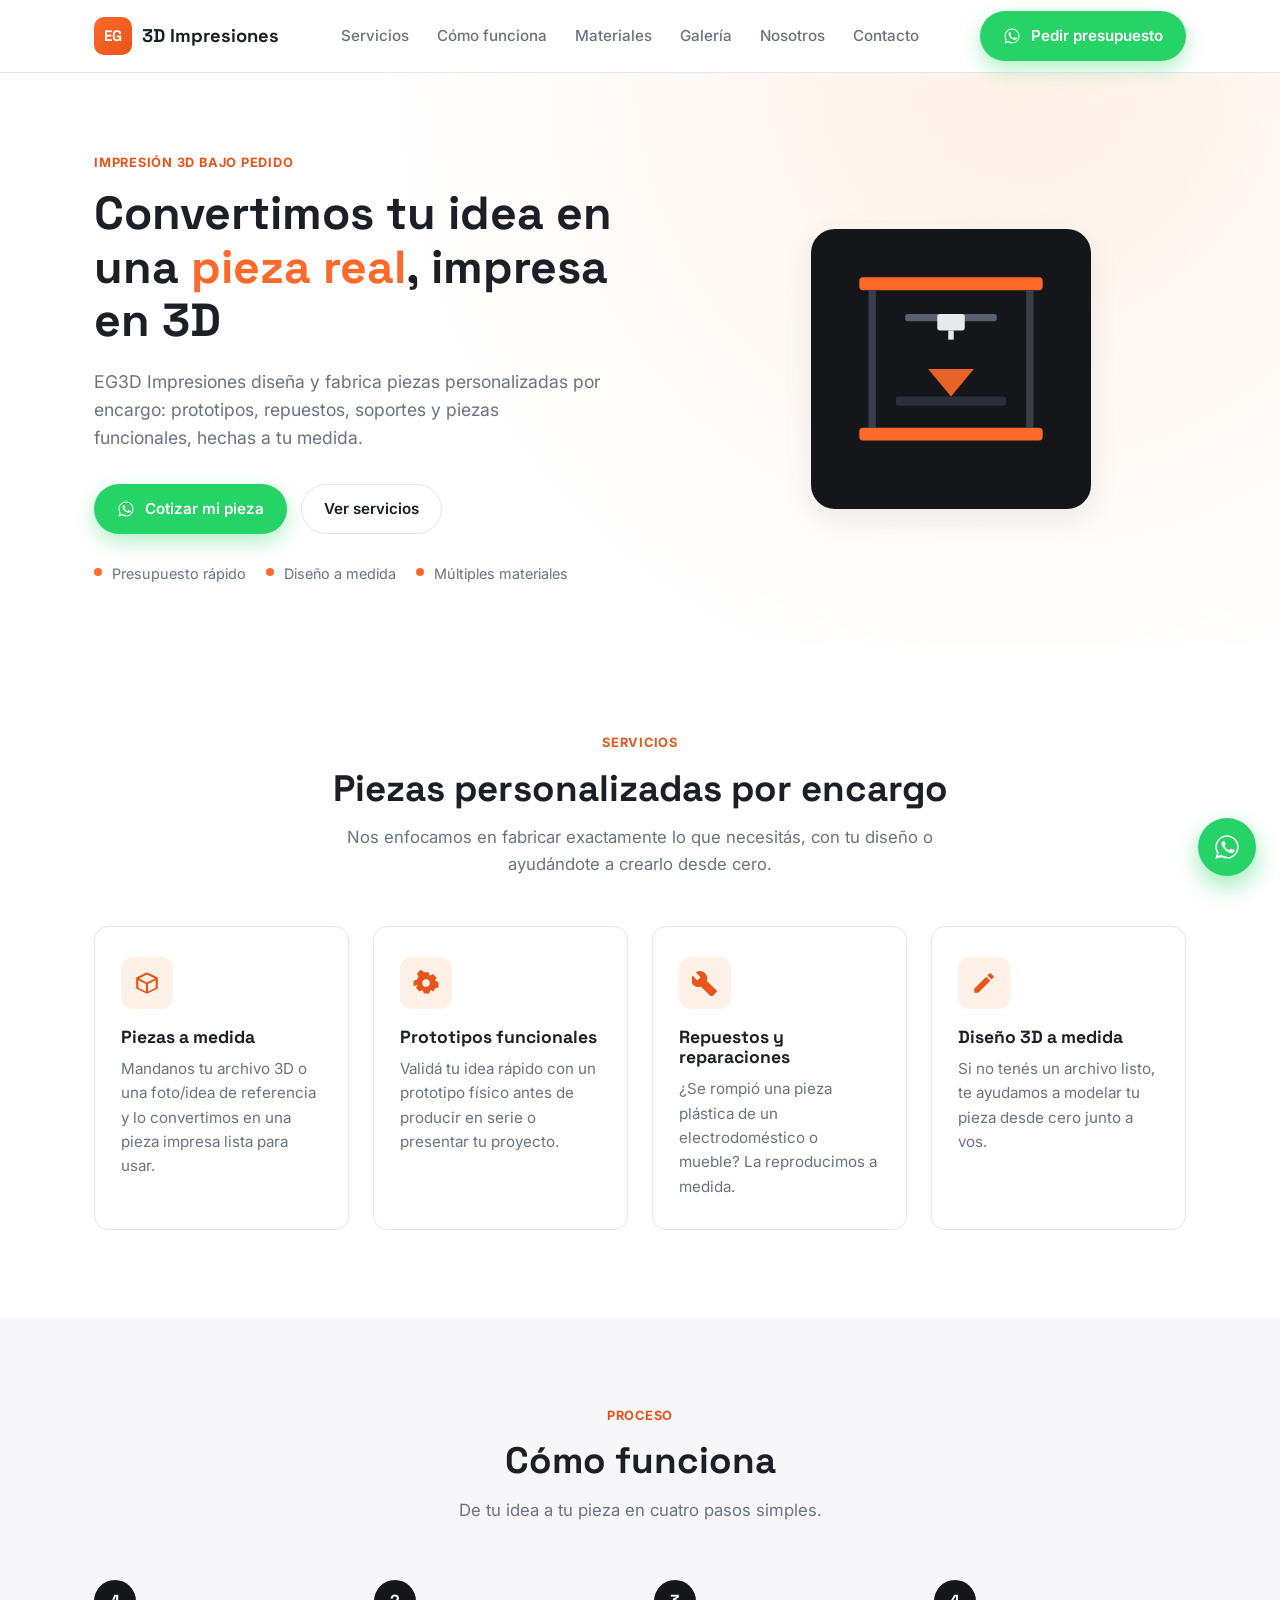
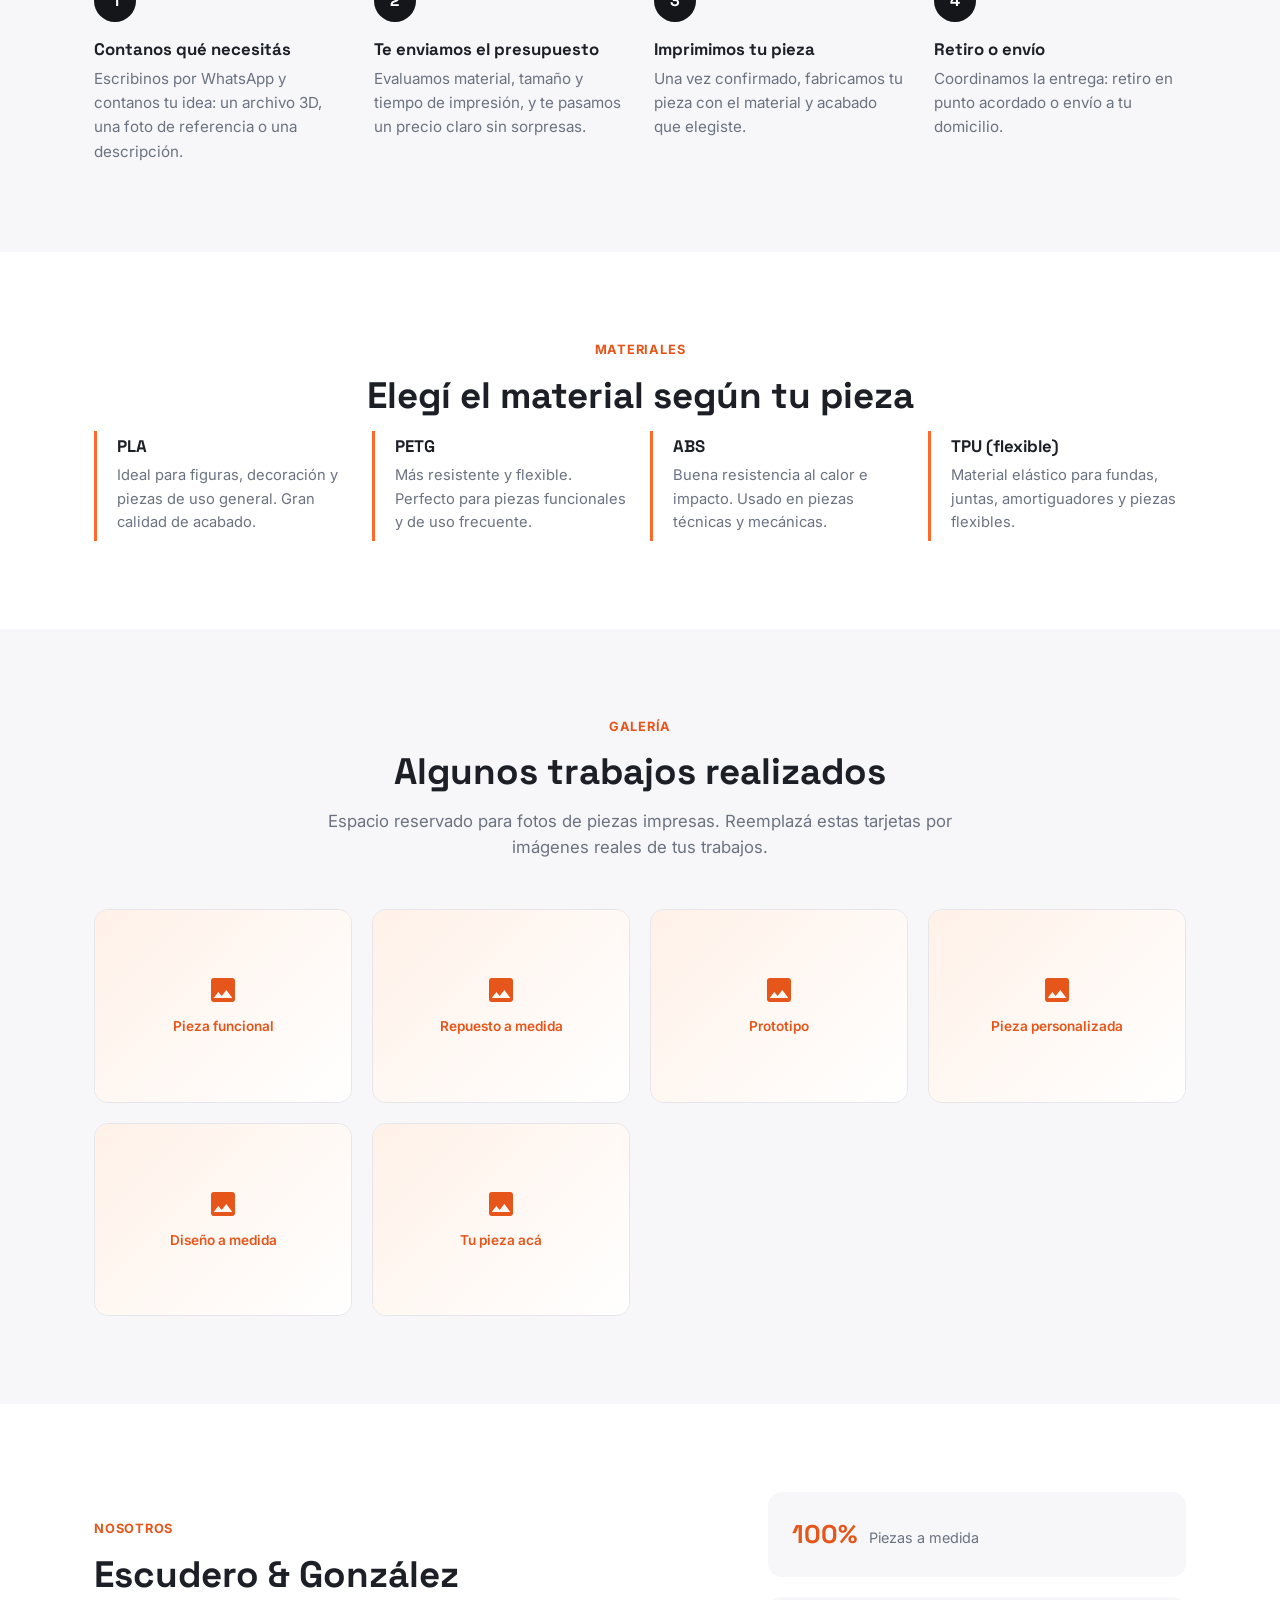
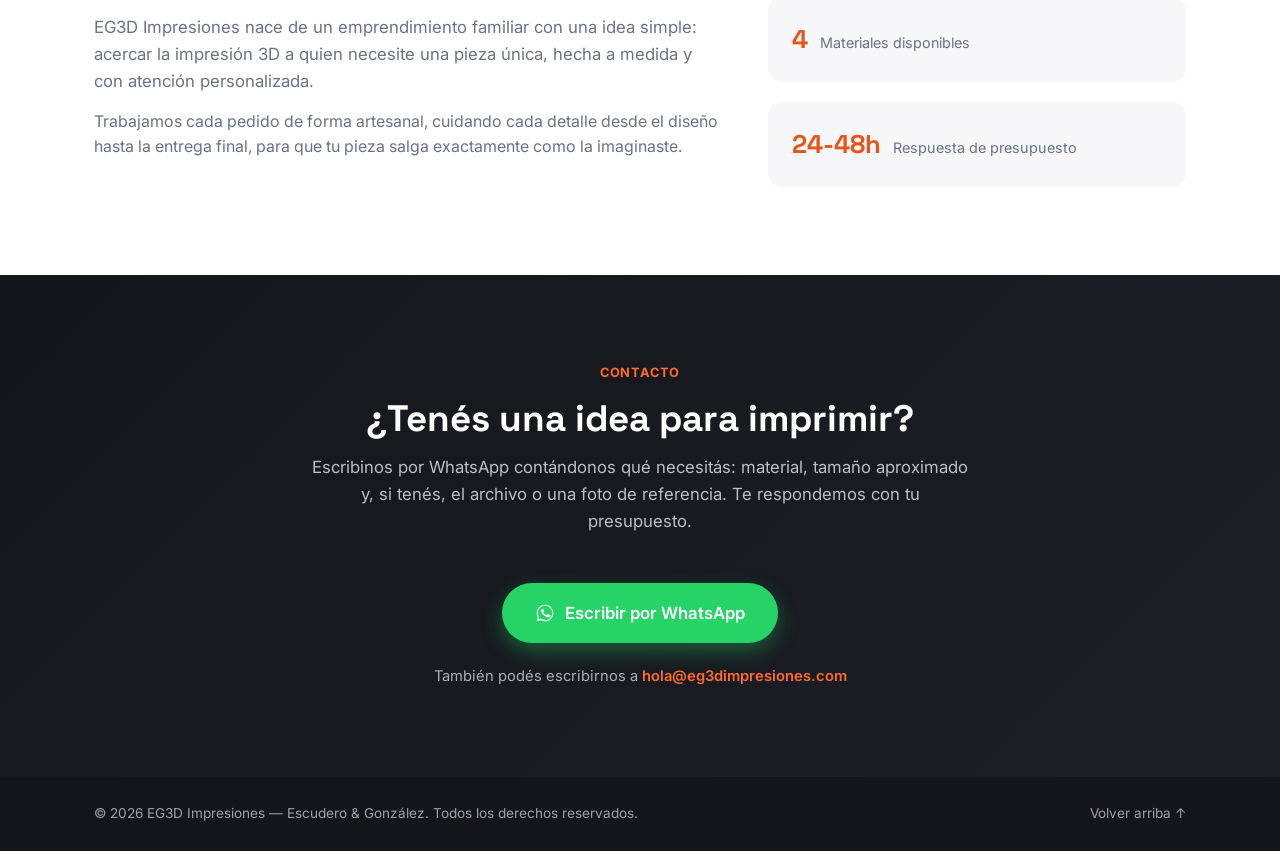
==== index.html @ df6962b7 "Crear sitio web inicial para EG3D Impresiones Sitio estático (HTML/CSS/JS) para el emprendimiento de" ====
<!DOCTYPE html>
<html lang="es">
<head>
<meta charset="UTF-8">
<meta name="viewport" content="width=device-width, initial-scale=1.0">
<title>EG3D Impresiones | Impresión 3D a medida</title>
<meta name="description" content="EG3D Impresiones - Piezas personalizadas por encargo con impresión 3D. Prototipos, repuestos, figuras y diseños a medida. Pedí tu presupuesto por WhatsApp.">
<link rel="icon" href="img/favicon.svg" type="image/svg+xml">
<link rel="preconnect" href="https://fonts.googleapis.com">
<link rel="preconnect" href="https://fonts.gstatic.com" crossorigin>
<link href="https://fonts.googleapis.com/css2?family=Space+Grotesk:wght@500;600;700&family=Inter:wght@400;500;600;700&display=swap" rel="stylesheet">
<link rel="stylesheet" href="css/style.css">
</head>
<body>

<header class="site-header" id="top">
  <div class="container header-inner">
    <a href="#top" class="logo">
      <span class="logo-mark">EG</span><span class="logo-text">3D Impresiones</span>
    </a>

    <nav class="nav" id="nav">
      <a href="#servicios">Servicios</a>
      <a href="#proceso">Cómo funciona</a>
      <a href="#materiales">Materiales</a>
      <a href="#galeria">Galería</a>
      <a href="#nosotros">Nosotros</a>
      <a href="#contacto">Contacto</a>
    </nav>

    <a href="#" class="btn btn-primary btn-wsp nav-cta" data-wsp-link target="_blank" rel="noopener">
      <svg viewBox="0 0 24 24" width="18" height="18" fill="currentColor" aria-hidden="true"><path d="M17.5 14.4c-.3-.1-1.6-.8-1.9-.9-.3-.1-.4-.1-.6.1-.2.3-.7.9-.8 1-.2.2-.3.2-.5.1-.3-.1-1.2-.4-2.2-1.4-.8-.7-1.4-1.6-1.5-1.9-.2-.3 0-.5.1-.6.1-.1.3-.3.4-.5.1-.1.2-.3.3-.4.1-.2 0-.3 0-.5s-.6-1.5-.8-2c-.2-.5-.4-.5-.6-.5h-.5c-.2 0-.5.1-.7.3-.2.3-.9.9-.9 2.2s1 2.6 1.1 2.8c.1.2 2 3 4.7 4.2.7.3 1.2.5 1.6.6.7.2 1.3.2 1.8.1.5-.1 1.6-.7 1.9-1.3.2-.6.2-1.1.2-1.3-.1-.1-.3-.2-.6-.3z"/><path d="M12 2C6.5 2 2 6.5 2 12c0 1.9.5 3.6 1.4 5.1L2 22l5.1-1.3c1.4.8 3.1 1.2 4.9 1.2 5.5 0 10-4.5 10-10S17.5 2 12 2zm0 18.1c-1.7 0-3.3-.5-4.6-1.3l-.3-.2-3 .8.8-2.9-.2-.3C3.8 14.9 3.3 13.5 3.3 12c0-4.8 3.9-8.7 8.7-8.7s8.7 3.9 8.7 8.7-3.9 8.8-8.7 8.8z"/></svg>
      Pedir presupuesto
    </a>

    <button class="nav-toggle" id="navToggle" aria-label="Abrir menú" aria-expanded="false">
      <span></span><span></span><span></span>
    </button>
  </div>
</header>

<main>

  <!-- HERO -->
  <section class="hero">
    <div class="container hero-inner">
      <div class="hero-copy">
        <p class="eyebrow">Impresión 3D bajo pedido</p>
        <h1>Convertimos tu idea en una <span class="accent">pieza real</span>, impresa en 3D</h1>
        <p class="lead">EG3D Impresiones diseña y fabrica piezas personalizadas por encargo: prototipos, repuestos, soportes y piezas funcionales, hechas a tu medida.</p>
        <div class="hero-actions">
          <a href="#" class="btn btn-primary btn-wsp" data-wsp-link target="_blank" rel="noopener">
            <svg viewBox="0 0 24 24" width="18" height="18" fill="currentColor" aria-hidden="true"><path d="M17.5 14.4c-.3-.1-1.6-.8-1.9-.9-.3-.1-.4-.1-.6.1-.2.3-.7.9-.8 1-.2.2-.3.2-.5.1-.3-.1-1.2-.4-2.2-1.4-.8-.7-1.4-1.6-1.5-1.9-.2-.3 0-.5.1-.6.1-.1.3-.3.4-.5.1-.1.2-.3.3-.4.1-.2 0-.3 0-.5s-.6-1.5-.8-2c-.2-.5-.4-.5-.6-.5h-.5c-.2 0-.5.1-.7.3-.2.3-.9.9-.9 2.2s1 2.6 1.1 2.8c.1.2 2 3 4.7 4.2.7.3 1.2.5 1.6.6.7.2 1.3.2 1.8.1.5-.1 1.6-.7 1.9-1.3.2-.6.2-1.1.2-1.3-.1-.1-.3-.2-.6-.3z"/><path d="M12 2C6.5 2 2 6.5 2 12c0 1.9.5 3.6 1.4 5.1L2 22l5.1-1.3c1.4.8 3.1 1.2 4.9 1.2 5.5 0 10-4.5 10-10S17.5 2 12 2zm0 18.1c-1.7 0-3.3-.5-4.6-1.3l-.3-.2-3 .8.8-2.9-.2-.3C3.8 14.9 3.3 13.5 3.3 12c0-4.8 3.9-8.7 8.7-8.7s8.7 3.9 8.7 8.7-3.9 8.8-8.7 8.8z"/></svg>
            Cotizar mi pieza
          </a>
          <a href="#servicios" class="btn btn-ghost">Ver servicios</a>
        </div>
        <ul class="hero-trust">
          <li>Presupuesto rápido</li>
          <li>Diseño a medida</li>
          <li>Múltiples materiales</li>
        </ul>
      </div>

      <div class="hero-visual" aria-hidden="true">
        <div class="printer-card">
          <svg viewBox="0 0 240 240" width="100%" height="100%">
            <rect x="20" y="20" width="200" height="14" rx="4" fill="var(--accent)"/>
            <rect x="30" y="34" width="8" height="150" fill="#3a3f4b"/>
            <rect x="202" y="34" width="8" height="150" fill="#3a3f4b"/>
            <rect x="20" y="184" width="200" height="14" rx="4" fill="var(--accent)"/>
            <rect x="70" y="60" width="100" height="8" rx="3" fill="#5a6072"/>
            <g class="print-head">
              <rect x="105" y="60" width="30" height="18" rx="3" fill="#e8e9ec"/>
              <rect x="117" y="78" width="6" height="10" fill="#e8e9ec"/>
            </g>
            <rect x="60" y="150" width="120" height="10" rx="3" fill="#2b2f38"/>
            <polygon class="printed-part" points="120,150 95,120 145,120" fill="var(--accent)" opacity="0.9"/>
          </svg>
        </div>
      </div>
    </div>
  </section>

  <!-- SERVICIOS -->
  <section id="servicios" class="section">
    <div class="container">
      <p class="eyebrow center">Servicios</p>
      <h2 class="section-title center">Piezas personalizadas por encargo</h2>
      <p class="section-sub center">Nos enfocamos en fabricar exactamente lo que necesitás, con tu diseño o ayudándote a crearlo desde cero.</p>

      <div class="cards-grid">
        <article class="card">
          <div class="card-icon">
            <svg viewBox="0 0 24 24" width="26" height="26"><path fill="currentColor" d="M12 2 2 7v10l10 5 10-5V7L12 2zm0 2.2 7.3 3.65L12 11.5 4.7 7.85 12 4.2zM4 9.35l7 3.5v7.1l-7-3.5v-7.1zm9 10.6v-7.1l7-3.5v7.1l-7 3.5z"/></svg>
          </div>
          <h3>Piezas a medida</h3>
          <p>Mandanos tu archivo 3D o una foto/idea de referencia y lo convertimos en una pieza impresa lista para usar.</p>
        </article>

        <article class="card">
          <div class="card-icon">
            <svg viewBox="0 0 24 24" width="26" height="26"><path fill="currentColor" d="M9.5 2h5l1 3.2 2.9-1.4 3.3 3.3-1.4 2.9L23.5 11v5l-3.2 1-1.4 2.9-2.9-1.4-1 3.2h-5l-1-3.2-2.9 1.4-3.3-3.3 1.4-2.9L.5 15v-5l3.2-1 1.4-2.9-1.4-2.9 3.3-3.3 2.9 1.4L9.5 2zM12 8.5A3.5 3.5 0 1 0 12 15.5 3.5 3.5 0 0 0 12 8.5z"/></svg>
          </div>
          <h3>Prototipos funcionales</h3>
          <p>Validá tu idea rápido con un prototipo físico antes de producir en serie o presentar tu proyecto.</p>
        </article>

        <article class="card">
          <div class="card-icon">
            <svg viewBox="0 0 24 24" width="26" height="26"><path fill="currentColor" d="M22.7 19 13.6 9.9c.9-2.3.5-5-1.5-7-2.3-2.3-6-2.6-8.5-.6l4.3 4.3-3 3L.6 5.3C-1.4 7.8-1.1 11.5 1.2 13.8c2 2 4.7 2.4 7 1.5l9.1 9.1c.4.4 1 .4 1.4 0l4-4c.4-.4.4-1 0-1.4z"/></svg>
          </div>
          <h3>Repuestos y reparaciones</h3>
          <p>¿Se rompió una pieza plástica de un electrodoméstico o mueble? La reproducimos a medida.</p>
        </article>

        <article class="card">
          <div class="card-icon">
            <svg viewBox="0 0 24 24" width="26" height="26"><path fill="currentColor" d="M3 17.25V21h3.75L17.81 9.94l-3.75-3.75L3 17.25zM20.71 7.04a1 1 0 0 0 0-1.41l-2.34-2.34a1 1 0 0 0-1.41 0l-1.83 1.83 3.75 3.75 1.83-1.83z"/></svg>
          </div>
          <h3>Diseño 3D a medida</h3>
          <p>Si no tenés un archivo listo, te ayudamos a modelar tu pieza desde cero junto a vos.</p>
        </article>
      </div>
    </div>
  </section>

  <!-- PROCESO -->
  <section id="proceso" class="section section-alt">
    <div class="container">
      <p class="eyebrow center">Proceso</p>
      <h2 class="section-title center">Cómo funciona</h2>
      <p class="section-sub center">De tu idea a tu pieza en cuatro pasos simples.</p>

      <div class="steps">
        <div class="step">
          <span class="step-num">1</span>
          <h3>Contanos qué necesitás</h3>
          <p>Escribinos por WhatsApp y contanos tu idea: un archivo 3D, una foto de referencia o una descripción.</p>
        </div>
        <div class="step">
          <span class="step-num">2</span>
          <h3>Te enviamos el presupuesto</h3>
          <p>Evaluamos material, tamaño y tiempo de impresión, y te pasamos un precio claro sin sorpresas.</p>
        </div>
        <div class="step">
          <span class="step-num">3</span>
          <h3>Imprimimos tu pieza</h3>
          <p>Una vez confirmado, fabricamos tu pieza con el material y acabado que elegiste.</p>
        </div>
        <div class="step">
          <span class="step-num">4</span>
          <h3>Retiro o envío</h3>
          <p>Coordinamos la entrega: retiro en punto acordado o envío a tu domicilio.</p>
        </div>
      </div>
    </div>
  </section>

  <!-- MATERIALES -->
  <section id="materiales" class="section">
    <div class="container">
      <p class="eyebrow center">Materiales</p>
      <h2 class="section-title center">Elegí el material según tu pieza</h2>

      <div class="materials-grid">
        <div class="material">
          <h4>PLA</h4>
          <p>Ideal para figuras, decoración y piezas de uso general. Gran calidad de acabado.</p>
        </div>
        <div class="material">
          <h4>PETG</h4>
          <p>Más resistente y flexible. Perfecto para piezas funcionales y de uso frecuente.</p>
        </div>
        <div class="material">
          <h4>ABS</h4>
          <p>Buena resistencia al calor e impacto. Usado en piezas técnicas y mecánicas.</p>
        </div>
        <div class="material">
          <h4>TPU (flexible)</h4>
          <p>Material elástico para fundas, juntas, amortiguadores y piezas flexibles.</p>
        </div>
      </div>
    </div>
  </section>

  <!-- GALERIA -->
  <section id="galeria" class="section section-alt">
    <div class="container">
      <p class="eyebrow center">Galería</p>
      <h2 class="section-title center">Algunos trabajos realizados</h2>
      <p class="section-sub center">Espacio reservado para fotos de piezas impresas. Reemplazá estas tarjetas por imágenes reales de tus trabajos.</p>

      <div class="gallery-grid">
        <div class="gallery-item">
          <div class="gallery-placeholder">
            <svg viewBox="0 0 24 24" width="32" height="32"><path fill="currentColor" d="M21 19V5c0-1.1-.9-2-2-2H5c-1.1 0-2 .9-2 2v14c0 1.1.9 2 2 2h14c1.1 0 2-.9 2-2zM8.5 13.5l2.5 3.01L14.5 12l4.5 6H5l3.5-4.5z"/></svg>
            <span>Pieza funcional</span>
          </div>
        </div>
        <div class="gallery-item">
          <div class="gallery-placeholder">
            <svg viewBox="0 0 24 24" width="32" height="32"><path fill="currentColor" d="M21 19V5c0-1.1-.9-2-2-2H5c-1.1 0-2 .9-2 2v14c0 1.1.9 2 2 2h14c1.1 0 2-.9 2-2zM8.5 13.5l2.5 3.01L14.5 12l4.5 6H5l3.5-4.5z"/></svg>
            <span>Repuesto a medida</span>
          </div>
        </div>
        <div class="gallery-item">
          <div class="gallery-placeholder">
            <svg viewBox="0 0 24 24" width="32" height="32"><path fill="currentColor" d="M21 19V5c0-1.1-.9-2-2-2H5c-1.1 0-2 .9-2 2v14c0 1.1.9 2 2 2h14c1.1 0 2-.9 2-2zM8.5 13.5l2.5 3.01L14.5 12l4.5 6H5l3.5-4.5z"/></svg>
            <span>Prototipo</span>
          </div>
        </div>
        <div class="gallery-item">
          <div class="gallery-placeholder">
            <svg viewBox="0 0 24 24" width="32" height="32"><path fill="currentColor" d="M21 19V5c0-1.1-.9-2-2-2H5c-1.1 0-2 .9-2 2v14c0 1.1.9 2 2 2h14c1.1 0 2-.9 2-2zM8.5 13.5l2.5 3.01L14.5 12l4.5 6H5l3.5-4.5z"/></svg>
            <span>Pieza personalizada</span>
          </div>
        </div>
        <div class="gallery-item">
          <div class="gallery-placeholder">
            <svg viewBox="0 0 24 24" width="32" height="32"><path fill="currentColor" d="M21 19V5c0-1.1-.9-2-2-2H5c-1.1 0-2 .9-2 2v14c0 1.1.9 2 2 2h14c1.1 0 2-.9 2-2zM8.5 13.5l2.5 3.01L14.5 12l4.5 6H5l3.5-4.5z"/></svg>
            <span>Diseño a medida</span>
          </div>
        </div>
        <div class="gallery-item">
          <div class="gallery-placeholder">
            <svg viewBox="0 0 24 24" width="32" height="32"><path fill="currentColor" d="M21 19V5c0-1.1-.9-2-2-2H5c-1.1 0-2 .9-2 2v14c0 1.1.9 2 2 2h14c1.1 0 2-.9 2-2zM8.5 13.5l2.5 3.01L14.5 12l4.5 6H5l3.5-4.5z"/></svg>
            <span>Tu pieza acá</span>
          </div>
        </div>
      </div>
    </div>
  </section>

  <!-- NOSOTROS -->
  <section id="nosotros" class="section">
    <div class="container about-inner">
      <div class="about-copy">
        <p class="eyebrow">Nosotros</p>
        <h2 class="section-title">Escudero &amp; González</h2>
        <p class="lead-sm">EG3D Impresiones nace de un emprendimiento familiar con una idea simple: acercar la impresión 3D a quien necesite una pieza única, hecha a medida y con atención personalizada.</p>
        <p>Trabajamos cada pedido de forma artesanal, cuidando cada detalle desde el diseño hasta la entrega final, para que tu pieza salga exactamente como la imaginaste.</p>
      </div>
      <div class="about-stats">
        <div class="stat">
          <span class="stat-num">100%</span>
          <span class="stat-label">Piezas a medida</span>
        </div>
        <div class="stat">
          <span class="stat-num">4</span>
          <span class="stat-label">Materiales disponibles</span>
        </div>
        <div class="stat">
          <span class="stat-num">24-48h</span>
          <span class="stat-label">Respuesta de presupuesto</span>
        </div>
      </div>
    </div>
  </section>

  <!-- CONTACTO -->
  <section id="contacto" class="section section-cta">
    <div class="container cta-inner">
      <p class="eyebrow center">Contacto</p>
      <h2 class="section-title center">¿Tenés una idea para imprimir?</h2>
      <p class="section-sub center">Escribinos por WhatsApp contándonos qué necesitás: material, tamaño aproximado y, si tenés, el archivo o una foto de referencia. Te respondemos con tu presupuesto.</p>
      <a href="#" class="btn btn-primary btn-lg btn-wsp" data-wsp-link target="_blank" rel="noopener">
        <svg viewBox="0 0 24 24" width="20" height="20" fill="currentColor" aria-hidden="true"><path d="M17.5 14.4c-.3-.1-1.6-.8-1.9-.9-.3-.1-.4-.1-.6.1-.2.3-.7.9-.8 1-.2.2-.3.2-.5.1-.3-.1-1.2-.4-2.2-1.4-.8-.7-1.4-1.6-1.5-1.9-.2-.3 0-.5.1-.6.1-.1.3-.3.4-.5.1-.1.2-.3.3-.4.1-.2 0-.3 0-.5s-.6-1.5-.8-2c-.2-.5-.4-.5-.6-.5h-.5c-.2 0-.5.1-.7.3-.2.3-.9.9-.9 2.2s1 2.6 1.1 2.8c.1.2 2 3 4.7 4.2.7.3 1.2.5 1.6.6.7.2 1.3.2 1.8.1.5-.1 1.6-.7 1.9-1.3.2-.6.2-1.1.2-1.3-.1-.1-.3-.2-.6-.3z"/><path d="M12 2C6.5 2 2 6.5 2 12c0 1.9.5 3.6 1.4 5.1L2 22l5.1-1.3c1.4.8 3.1 1.2 4.9 1.2 5.5 0 10-4.5 10-10S17.5 2 12 2zm0 18.1c-1.7 0-3.3-.5-4.6-1.3l-.3-.2-3 .8.8-2.9-.2-.3C3.8 14.9 3.3 13.5 3.3 12c0-4.8 3.9-8.7 8.7-8.7s8.7 3.9 8.7 8.7-3.9 8.8-8.7 8.8z"/></svg>
        Escribir por WhatsApp
      </a>
      <p class="contact-note">También podés escribirnos a <a id="emailLink" href="mailto:hola@eg3dimpresiones.com">hola@eg3dimpresiones.com</a></p>
    </div>
  </section>

</main>

<footer class="site-footer">
  <div class="container footer-inner">
    <p>&copy; <span id="year"></span> EG3D Impresiones — Escudero &amp; González. Todos los derechos reservados.</p>
    <a href="#top">Volver arriba ↑</a>
  </div>
</footer>

<a href="#" class="wsp-float" data-wsp-link target="_blank" rel="noopener" aria-label="Contactar por WhatsApp">
  <svg viewBox="0 0 24 24" width="28" height="28" fill="currentColor"><path d="M17.5 14.4c-.3-.1-1.6-.8-1.9-.9-.3-.1-.4-.1-.6.1-.2.3-.7.9-.8 1-.2.2-.3.2-.5.1-.3-.1-1.2-.4-2.2-1.4-.8-.7-1.4-1.6-1.5-1.9-.2-.3 0-.5.1-.6.1-.1.3-.3.4-.5.1-.1.2-.3.3-.4.1-.2 0-.3 0-.5s-.6-1.5-.8-2c-.2-.5-.4-.5-.6-.5h-.5c-.2 0-.5.1-.7.3-.2.3-.9.9-.9 2.2s1 2.6 1.1 2.8c.1.2 2 3 4.7 4.2.7.3 1.2.5 1.6.6.7.2 1.3.2 1.8.1.5-.1 1.6-.7 1.9-1.3.2-.6.2-1.1.2-1.3-.1-.1-.3-.2-.6-.3z"/><path d="M12 2C6.5 2 2 6.5 2 12c0 1.9.5 3.6 1.4 5.1L2 22l5.1-1.3c1.4.8 3.1 1.2 4.9 1.2 5.5 0 10-4.5 10-10S17.5 2 12 2zm0 18.1c-1.7 0-3.3-.5-4.6-1.3l-.3-.2-3 .8.8-2.9-.2-.3C3.8 14.9 3.3 13.5 3.3 12c0-4.8 3.9-8.7 8.7-8.7s8.7 3.9 8.7 8.7-3.9 8.8-8.7 8.8z"/></svg>
</a>

<script src="js/script.js"></script>
</body>
</html>
---- css/style.css ----
:root {
  --accent: #ff6a2b;
  --accent-dark: #e6551a;
  --dark: #14161a;
  --dark-2: #1c1f26;
  --light: #f7f7f9;
  --white: #ffffff;
  --text: #1c1f26;
  --text-muted: #6b7280;
  --border: #e6e6ea;
  --radius: 14px;
  --shadow: 0 10px 30px rgba(20, 22, 26, 0.08);
  --wsp: #25d366;
  --font-head: "Space Grotesk", "Inter", sans-serif;
  --font-body: "Inter", sans-serif;
}

* { box-sizing: border-box; }

html { scroll-behavior: smooth; }

body {
  margin: 0;
  font-family: var(--font-body);
  color: var(--text);
  background: var(--white);
  line-height: 1.6;
}

img, svg { display: block; max-width: 100%; }

a { color: inherit; text-decoration: none; }

h1, h2, h3, h4 {
  font-family: var(--font-head);
  margin: 0;
  line-height: 1.15;
}

p { margin: 0; }

.container {
  width: 100%;
  max-width: 1140px;
  margin: 0 auto;
  padding: 0 24px;
}

/* Buttons */
.btn {
  display: inline-flex;
  align-items: center;
  gap: 10px;
  padding: 12px 22px;
  border-radius: 999px;
  font-weight: 600;
  font-size: 0.95rem;
  cursor: pointer;
  border: 1px solid transparent;
  transition: transform 0.15s ease, box-shadow 0.15s ease, background 0.15s ease;
  white-space: nowrap;
}
.btn:hover { transform: translateY(-2px); }

.btn-primary.btn-wsp {
  background: var(--wsp);
  color: #fff;
  box-shadow: 0 8px 20px rgba(37, 211, 102, 0.35);
}
.btn-primary.btn-wsp:hover { background: #1fb955; }

.btn-ghost {
  background: transparent;
  border-color: var(--border);
  color: var(--text);
}
.btn-ghost:hover { border-color: var(--accent); color: var(--accent-dark); }

.btn-lg { padding: 16px 32px; font-size: 1.05rem; }

/* Header */
.site-header {
  position: sticky;
  top: 0;
  z-index: 100;
  background: rgba(255, 255, 255, 0.9);
  backdrop-filter: blur(10px);
  border-bottom: 1px solid var(--border);
}

.header-inner {
  display: flex;
  align-items: center;
  justify-content: space-between;
  height: 72px;
  gap: 20px;
}

.logo {
  display: flex;
  align-items: center;
  gap: 10px;
  font-family: var(--font-head);
  font-weight: 700;
  font-size: 1.15rem;
  flex-shrink: 0;
}

.logo-mark {
  display: grid;
  place-items: center;
  width: 38px;
  height: 38px;
  border-radius: 10px;
  background: linear-gradient(135deg, var(--accent), var(--accent-dark));
  color: #fff;
  font-size: 0.95rem;
}

.nav {
  display: flex;
  gap: 28px;
  flex: 1;
  justify-content: center;
}

.nav a {
  font-size: 0.95rem;
  font-weight: 500;
  color: var(--text-muted);
  transition: color 0.15s ease;
}
.nav a:hover { color: var(--text); }

.nav-cta { flex-shrink: 0; }

.nav-toggle {
  display: none;
  flex-direction: column;
  justify-content: center;
  gap: 5px;
  width: 40px;
  height: 40px;
  background: none;
  border: 1px solid var(--border);
  border-radius: 8px;
  cursor: pointer;
}
.nav-toggle span {
  display: block;
  height: 2px;
  width: 20px;
  margin: 0 auto;
  background: var(--text);
  transition: transform 0.2s ease, opacity 0.2s ease;
}
.nav-toggle.open span:nth-child(1) { transform: translateY(7px) rotate(45deg); }
.nav-toggle.open span:nth-child(2) { opacity: 0; }
.nav-toggle.open span:nth-child(3) { transform: translateY(-7px) rotate(-45deg); }

/* Hero */
.hero {
  background: radial-gradient(circle at 80% 0%, #fff1e8 0%, var(--white) 55%);
  padding: 80px 0 60px;
}

.hero-inner {
  display: grid;
  grid-template-columns: 1.1fr 0.9fr;
  gap: 48px;
  align-items: center;
}

.eyebrow {
  color: var(--accent-dark);
  font-weight: 700;
  letter-spacing: 0.06em;
  text-transform: uppercase;
  font-size: 0.8rem;
  margin-bottom: 14px;
}
.eyebrow.center { text-align: center; }

.hero h1 {
  font-size: clamp(2rem, 4vw, 2.9rem);
  font-weight: 700;
  margin-bottom: 20px;
}
.hero h1 .accent { color: var(--accent); }

.lead {
  font-size: 1.1rem;
  color: var(--text-muted);
  max-width: 46ch;
  margin-bottom: 32px;
}

.hero-actions {
  display: flex;
  gap: 14px;
  flex-wrap: wrap;
  margin-bottom: 28px;
}

.hero-trust {
  display: flex;
  gap: 20px;
  flex-wrap: wrap;
  list-style: none;
  padding: 0;
  margin: 0;
  color: var(--text-muted);
  font-size: 0.9rem;
}
.hero-trust li { position: relative; padding-left: 18px; }
.hero-trust li::before {
  content: "";
  position: absolute;
  left: 0;
  top: 6px;
  width: 8px;
  height: 8px;
  border-radius: 50%;
  background: var(--accent);
}

.hero-visual { display: flex; justify-content: center; }

.printer-card {
  width: 280px;
  max-width: 100%;
  aspect-ratio: 1;
  background: var(--dark);
  border-radius: 24px;
  padding: 30px;
  box-shadow: var(--shadow);
}

.print-head { animation: headMove 3s ease-in-out infinite; }
@keyframes headMove {
  0%, 100% { transform: translateX(0); }
  50% { transform: translateX(20px); }
}
.printed-part {
  animation: partGrow 3s ease-in-out infinite;
  transform-origin: center bottom;
}
@keyframes partGrow {
  0% { transform: scaleY(0.2); opacity: 0.4; }
  50% { transform: scaleY(1); opacity: 1; }
  100% { transform: scaleY(0.2); opacity: 0.4; }
}

/* Sections */
.section { padding: 88px 0; }
.section-alt { background: var(--light); }

.section-title {
  font-size: clamp(1.7rem, 3vw, 2.3rem);
  font-weight: 700;
  margin-bottom: 14px;
}
.section-title.center { text-align: center; }

.section-sub {
  color: var(--text-muted);
  font-size: 1.05rem;
  max-width: 60ch;
  margin: 0 auto 48px;
}
.section-sub.center { text-align: center; }

/* Cards / Services */
.cards-grid {
  display: grid;
  grid-template-columns: repeat(auto-fit, minmax(230px, 1fr));
  gap: 24px;
}

.card {
  background: var(--white);
  border: 1px solid var(--border);
  border-radius: var(--radius);
  padding: 30px 26px;
  transition: transform 0.2s ease, box-shadow 0.2s ease;
}
.card:hover { transform: translateY(-4px); box-shadow: var(--shadow); }

.card-icon {
  display: grid;
  place-items: center;
  width: 52px;
  height: 52px;
  border-radius: 12px;
  background: #fff1e8;
  color: var(--accent-dark);
  margin-bottom: 18px;
}

.card h3 { font-size: 1.1rem; margin-bottom: 10px; }
.card p { color: var(--text-muted); font-size: 0.95rem; }

/* Steps */
.steps {
  display: grid;
  grid-template-columns: repeat(auto-fit, minmax(220px, 1fr));
  gap: 28px;
}

.step {
  position: relative;
  padding-top: 8px;
}

.step-num {
  display: inline-grid;
  place-items: center;
  width: 42px;
  height: 42px;
  border-radius: 50%;
  background: var(--dark);
  color: #fff;
  font-family: var(--font-head);
  font-weight: 700;
  margin-bottom: 18px;
}

.step h3 { font-size: 1.05rem; margin-bottom: 8px; }
.step p { color: var(--text-muted); font-size: 0.95rem; }

/* Materials */
.materials-grid {
  display: grid;
  grid-template-columns: repeat(auto-fit, minmax(200px, 1fr));
  gap: 20px;
}

.material {
  border-left: 3px solid var(--accent);
  padding: 6px 0 6px 20px;
}
.material h4 { font-size: 1.05rem; margin-bottom: 8px; }
.material p { color: var(--text-muted); font-size: 0.92rem; }

/* Gallery */
.gallery-grid {
  display: grid;
  grid-template-columns: repeat(auto-fit, minmax(220px, 1fr));
  gap: 20px;
}

.gallery-item {
  aspect-ratio: 4/3;
  border-radius: var(--radius);
  overflow: hidden;
  border: 1px solid var(--border);
}

.gallery-placeholder {
  width: 100%;
  height: 100%;
  display: flex;
  flex-direction: column;
  align-items: center;
  justify-content: center;
  gap: 10px;
  background: linear-gradient(135deg, #fff1e8, #ffffff);
  color: var(--accent-dark);
  font-size: 0.85rem;
  font-weight: 600;
}

/* About */
.about-inner {
  display: grid;
  grid-template-columns: 1.2fr 0.8fr;
  gap: 48px;
  align-items: center;
}

.lead-sm { font-size: 1.05rem; color: var(--text-muted); margin: 18px 0 14px; }
.about-copy p:last-child { color: var(--text-muted); }

.about-stats {
  display: grid;
  gap: 20px;
}

.stat {
  background: var(--light);
  border-radius: var(--radius);
  padding: 22px 24px;
  display: flex;
  align-items: baseline;
  gap: 12px;
}

.stat-num {
  font-family: var(--font-head);
  font-size: 1.6rem;
  font-weight: 700;
  color: var(--accent-dark);
}

.stat-label { color: var(--text-muted); font-size: 0.9rem; }

/* CTA / contact */
.section-cta {
  background: linear-gradient(135deg, var(--dark), var(--dark-2));
  color: #fff;
}
.section-cta .eyebrow { color: var(--accent); }
.section-cta .section-sub { color: rgba(255,255,255,0.72); }

.cta-inner { display: flex; flex-direction: column; align-items: center; text-align: center; }

.contact-note {
  margin-top: 22px;
  color: rgba(255,255,255,0.65);
  font-size: 0.92rem;
}
.contact-note a { color: var(--accent); font-weight: 600; }

/* Footer */
.site-footer {
  background: var(--dark);
  color: rgba(255,255,255,0.6);
  padding: 26px 0;
  font-size: 0.85rem;
}
.footer-inner {
  display: flex;
  justify-content: space-between;
  align-items: center;
  flex-wrap: wrap;
  gap: 10px;
}
.footer-inner a:hover { color: #fff; }

/* Floating WhatsApp button */
.wsp-float {
  position: fixed;
  bottom: 24px;
  right: 24px;
  width: 58px;
  height: 58px;
  border-radius: 50%;
  background: var(--wsp);
  color: #fff;
  display: grid;
  place-items: center;
  box-shadow: 0 10px 24px rgba(37, 211, 102, 0.45);
  z-index: 90;
  transition: transform 0.15s ease;
}
.wsp-float:hover { transform: scale(1.08); }

/* Responsive */
@media (max-width: 900px) {
  .hero-inner, .about-inner { grid-template-columns: 1fr; }
  .hero-visual { order: -1; }
  .printer-card { width: 220px; margin: 0 auto; }
}

@media (max-width: 760px) {
  .nav { display: none; }
  .nav-cta { display: none; }
  .nav-toggle { display: flex; }

  .site-header.menu-open {
    background: #fff;
    backdrop-filter: none;
  }
  .site-header.menu-open .header-inner {
    flex-wrap: wrap;
    height: auto;
    padding-bottom: 4px;
  }

  .site-header.menu-open .nav {
    display: flex;
    flex-direction: column;
    flex-basis: 100%;
    order: 3;
    background: #fff;
    padding: 20px 0 4px;
    gap: 16px;
  }
  .site-header.menu-open .nav-cta {
    display: inline-flex;
    order: 4;
    flex-basis: 100%;
    margin-bottom: 20px;
  }

  .section { padding: 64px 0; }
  .hero { padding: 56px 0 44px; }
}
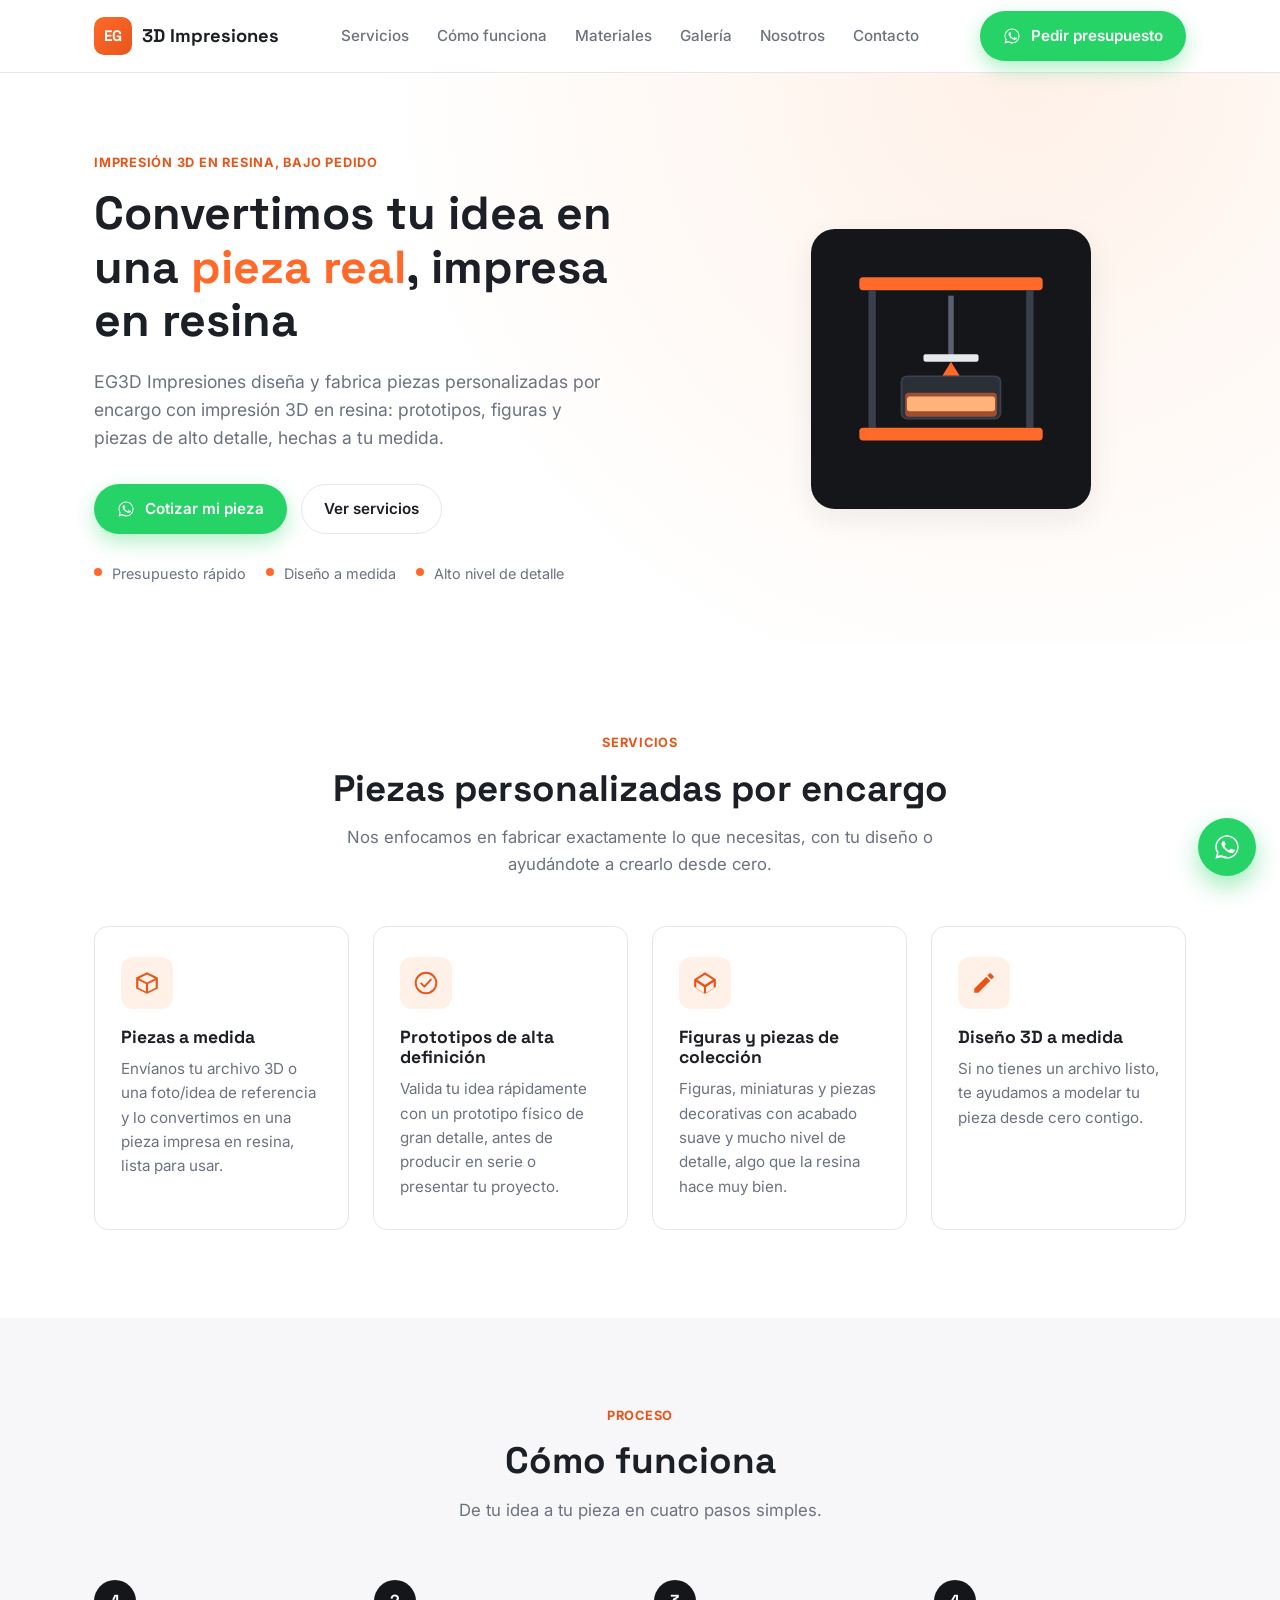
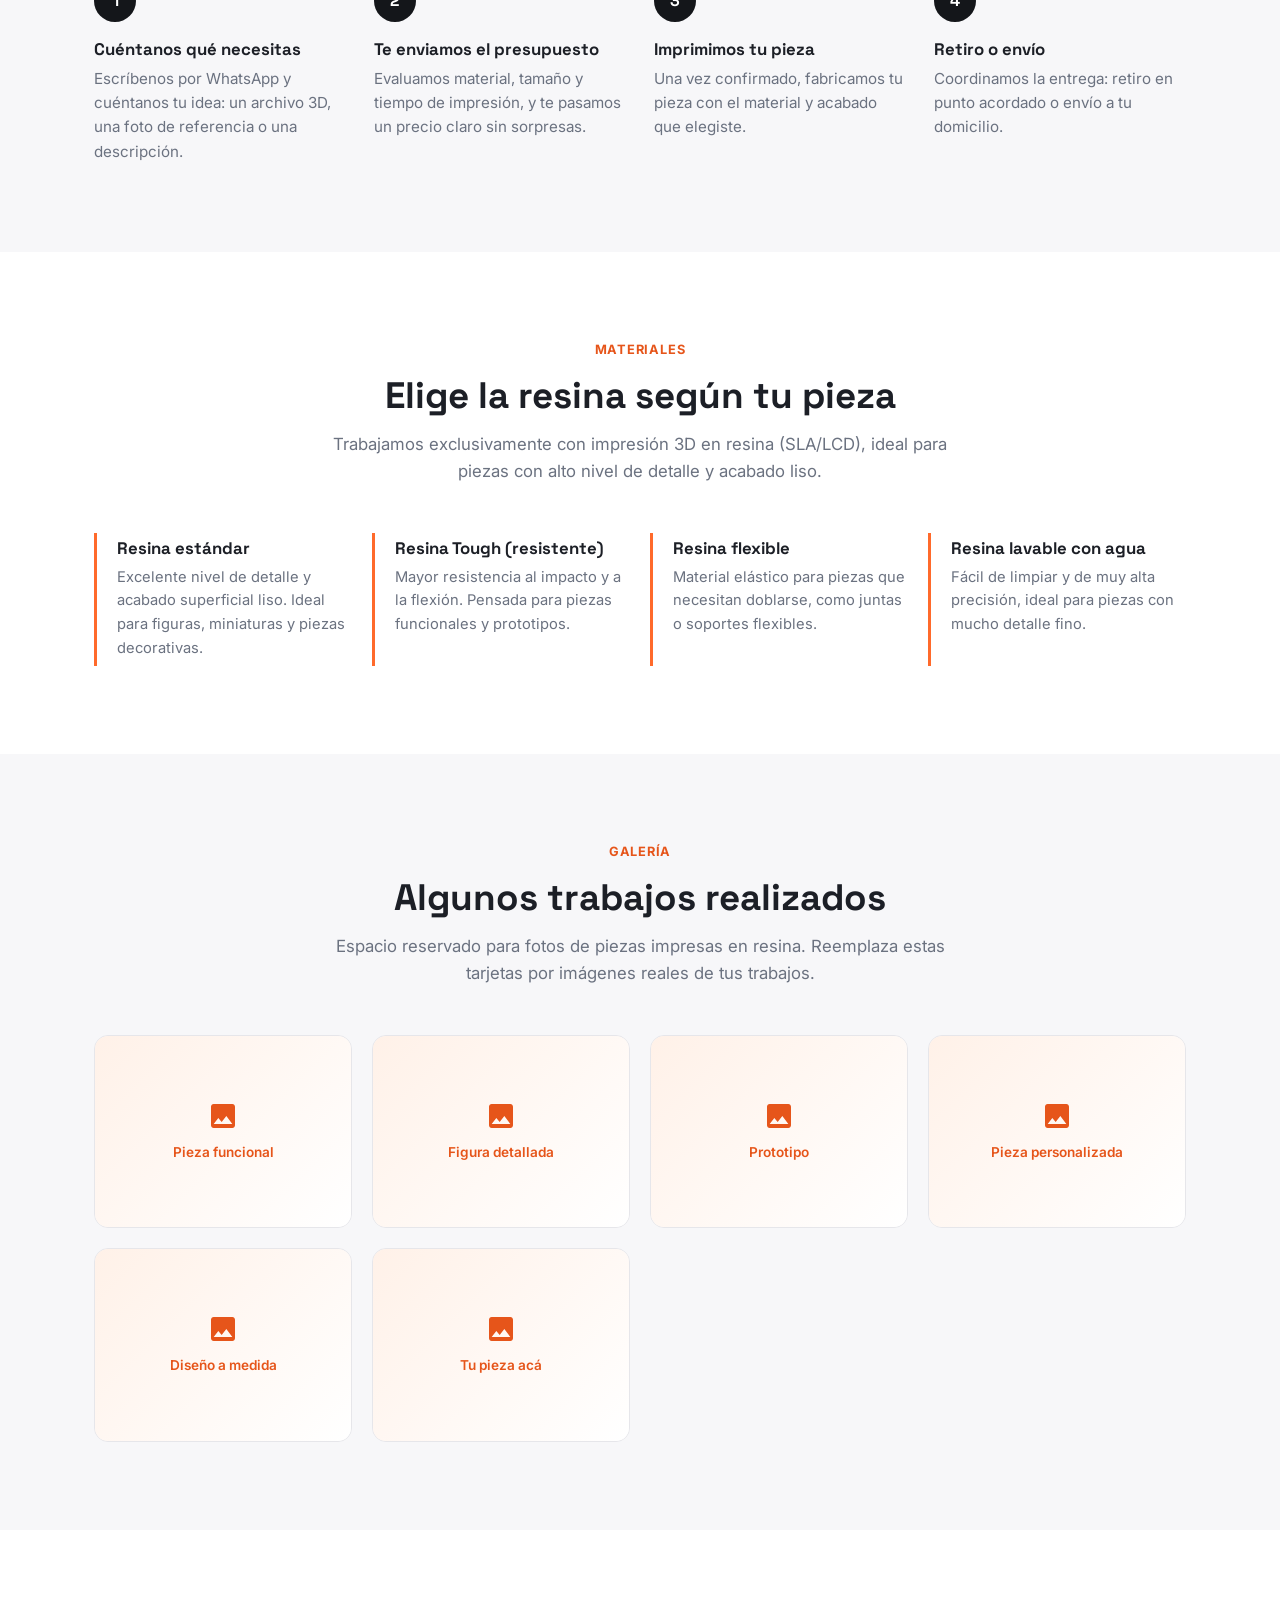
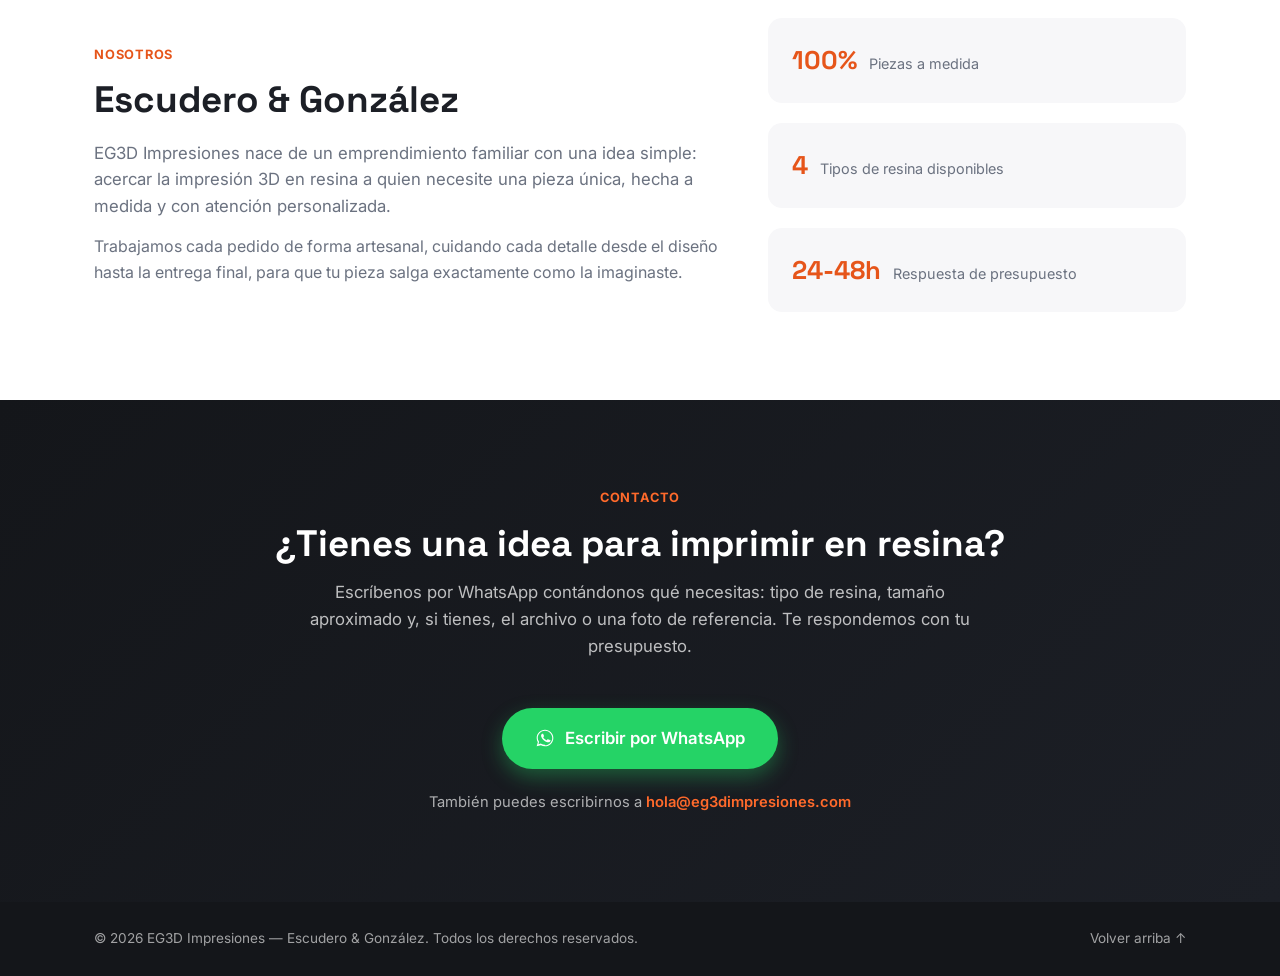
==== commit 2f6ab0c0: "Enfocar el sitio en impresión 3D en resina y corregir textos - Reemplazar la sección de materiales (" ====
--- a/index.html
+++ b/index.html
@@ -3,8 +3,8 @@
 <head>
 <meta charset="UTF-8">
 <meta name="viewport" content="width=device-width, initial-scale=1.0">
-<title>EG3D Impresiones | Impresión 3D a medida</title>
-<meta name="description" content="EG3D Impresiones - Piezas personalizadas por encargo con impresión 3D. Prototipos, repuestos, figuras y diseños a medida. Pedí tu presupuesto por WhatsApp.">
+<title>EG3D Impresiones | Impresión 3D en resina a medida</title>
+<meta name="description" content="EG3D Impresiones - Piezas personalizadas por encargo con impresión 3D en resina. Prototipos, figuras y diseños a medida, con alto nivel de detalle. Pide tu presupuesto por WhatsApp.">
 <link rel="icon" href="img/favicon.svg" type="image/svg+xml">
 <link rel="preconnect" href="https://fonts.googleapis.com">
 <link rel="preconnect" href="https://fonts.gstatic.com" crossorigin>
@@ -45,9 +45,9 @@
   <section class="hero">
     <div class="container hero-inner">
       <div class="hero-copy">
-        <p class="eyebrow">Impresión 3D bajo pedido</p>
-        <h1>Convertimos tu idea en una <span class="accent">pieza real</span>, impresa en 3D</h1>
-        <p class="lead">EG3D Impresiones diseña y fabrica piezas personalizadas por encargo: prototipos, repuestos, soportes y piezas funcionales, hechas a tu medida.</p>
+        <p class="eyebrow">Impresión 3D en resina, bajo pedido</p>
+        <h1>Convertimos tu idea en una <span class="accent">pieza real</span>, impresa en resina</h1>
+        <p class="lead">EG3D Impresiones diseña y fabrica piezas personalizadas por encargo con impresión 3D en resina: prototipos, figuras y piezas de alto detalle, hechas a tu medida.</p>
         <div class="hero-actions">
           <a href="#" class="btn btn-primary btn-wsp" data-wsp-link target="_blank" rel="noopener">
             <svg viewBox="0 0 24 24" width="18" height="18" fill="currentColor" aria-hidden="true"><path d="M17.5 14.4c-.3-.1-1.6-.8-1.9-.9-.3-.1-.4-.1-.6.1-.2.3-.7.9-.8 1-.2.2-.3.2-.5.1-.3-.1-1.2-.4-2.2-1.4-.8-.7-1.4-1.6-1.5-1.9-.2-.3 0-.5.1-.6.1-.1.3-.3.4-.5.1-.1.2-.3.3-.4.1-.2 0-.3 0-.5s-.6-1.5-.8-2c-.2-.5-.4-.5-.6-.5h-.5c-.2 0-.5.1-.7.3-.2.3-.9.9-.9 2.2s1 2.6 1.1 2.8c.1.2 2 3 4.7 4.2.7.3 1.2.5 1.6.6.7.2 1.3.2 1.8.1.5-.1 1.6-.7 1.9-1.3.2-.6.2-1.1.2-1.3-.1-.1-.3-.2-.6-.3z"/><path d="M12 2C6.5 2 2 6.5 2 12c0 1.9.5 3.6 1.4 5.1L2 22l5.1-1.3c1.4.8 3.1 1.2 4.9 1.2 5.5 0 10-4.5 10-10S17.5 2 12 2zm0 18.1c-1.7 0-3.3-.5-4.6-1.3l-.3-.2-3 .8.8-2.9-.2-.3C3.8 14.9 3.3 13.5 3.3 12c0-4.8 3.9-8.7 8.7-8.7s8.7 3.9 8.7 8.7-3.9 8.8-8.7 8.8z"/></svg>
@@ -58,7 +58,7 @@
         <ul class="hero-trust">
           <li>Presupuesto rápido</li>
           <li>Diseño a medida</li>
-          <li>Múltiples materiales</li>
+          <li>Alto nivel de detalle</li>
         </ul>
       </div>
 
@@ -69,13 +69,14 @@
             <rect x="30" y="34" width="8" height="150" fill="#3a3f4b"/>
             <rect x="202" y="34" width="8" height="150" fill="#3a3f4b"/>
             <rect x="20" y="184" width="200" height="14" rx="4" fill="var(--accent)"/>
-            <rect x="70" y="60" width="100" height="8" rx="3" fill="#5a6072"/>
-            <g class="print-head">
-              <rect x="105" y="60" width="30" height="18" rx="3" fill="#e8e9ec"/>
-              <rect x="117" y="78" width="6" height="10" fill="#e8e9ec"/>
+            <rect x="117" y="40" width="6" height="66" fill="#5a6072"/>
+            <g class="resin-lift">
+              <rect x="90" y="104" width="60" height="8" rx="2" fill="#e8e9ec"/>
+              <polygon points="120,112 104,138 136,138" fill="var(--accent)"/>
             </g>
-            <rect x="60" y="150" width="120" height="10" rx="3" fill="#2b2f38"/>
-            <polygon class="printed-part" points="120,150 95,120 145,120" fill="var(--accent)" opacity="0.9"/>
+            <rect x="66" y="128" width="108" height="46" rx="6" fill="#2b2f38" stroke="#3a3f4b" stroke-width="2"/>
+            <rect x="70" y="146" width="100" height="26" rx="4" fill="var(--accent)" opacity="0.55"/>
+            <rect class="uv-glow" x="72" y="150" width="96" height="16" rx="3" fill="#ffb37a"/>
           </svg>
         </div>
       </div>
@@ -87,7 +88,7 @@
     <div class="container">
       <p class="eyebrow center">Servicios</p>
       <h2 class="section-title center">Piezas personalizadas por encargo</h2>
-      <p class="section-sub center">Nos enfocamos en fabricar exactamente lo que necesitás, con tu diseño o ayudándote a crearlo desde cero.</p>
+      <p class="section-sub center">Nos enfocamos en fabricar exactamente lo que necesitas, con tu diseño o ayudándote a crearlo desde cero.</p>
 
       <div class="cards-grid">
         <article class="card">
@@ -95,23 +96,23 @@
             <svg viewBox="0 0 24 24" width="26" height="26"><path fill="currentColor" d="M12 2 2 7v10l10 5 10-5V7L12 2zm0 2.2 7.3 3.65L12 11.5 4.7 7.85 12 4.2zM4 9.35l7 3.5v7.1l-7-3.5v-7.1zm9 10.6v-7.1l7-3.5v7.1l-7 3.5z"/></svg>
           </div>
           <h3>Piezas a medida</h3>
-          <p>Mandanos tu archivo 3D o una foto/idea de referencia y lo convertimos en una pieza impresa lista para usar.</p>
-        </article>
-
-        <article class="card">
-          <div class="card-icon">
-            <svg viewBox="0 0 24 24" width="26" height="26"><path fill="currentColor" d="M9.5 2h5l1 3.2 2.9-1.4 3.3 3.3-1.4 2.9L23.5 11v5l-3.2 1-1.4 2.9-2.9-1.4-1 3.2h-5l-1-3.2-2.9 1.4-3.3-3.3 1.4-2.9L.5 15v-5l3.2-1 1.4-2.9-1.4-2.9 3.3-3.3 2.9 1.4L9.5 2zM12 8.5A3.5 3.5 0 1 0 12 15.5 3.5 3.5 0 0 0 12 8.5z"/></svg>
-          </div>
-          <h3>Prototipos funcionales</h3>
-          <p>Validá tu idea rápido con un prototipo físico antes de producir en serie o presentar tu proyecto.</p>
-        </article>
-
-        <article class="card">
-          <div class="card-icon">
-            <svg viewBox="0 0 24 24" width="26" height="26"><path fill="currentColor" d="M22.7 19 13.6 9.9c.9-2.3.5-5-1.5-7-2.3-2.3-6-2.6-8.5-.6l4.3 4.3-3 3L.6 5.3C-1.4 7.8-1.1 11.5 1.2 13.8c2 2 4.7 2.4 7 1.5l9.1 9.1c.4.4 1 .4 1.4 0l4-4c.4-.4.4-1 0-1.4z"/></svg>
-          </div>
-          <h3>Repuestos y reparaciones</h3>
-          <p>¿Se rompió una pieza plástica de un electrodoméstico o mueble? La reproducimos a medida.</p>
+          <p>Envíanos tu archivo 3D o una foto/idea de referencia y lo convertimos en una pieza impresa en resina, lista para usar.</p>
+        </article>
+
+        <article class="card">
+          <div class="card-icon">
+            <svg viewBox="0 0 24 24" width="26" height="26"><circle cx="12" cy="12" r="9.5" fill="none" stroke="currentColor" stroke-width="1.8"/><path d="M7.5 12.3l3 3 6-6.4" fill="none" stroke="currentColor" stroke-width="1.8" stroke-linecap="round" stroke-linejoin="round"/></svg>
+          </div>
+          <h3>Prototipos de alta definición</h3>
+          <p>Valida tu idea rápidamente con un prototipo físico de gran detalle, antes de producir en serie o presentar tu proyecto.</p>
+        </article>
+
+        <article class="card">
+          <div class="card-icon">
+            <svg viewBox="0 0 24 24" width="26" height="26"><path fill="currentColor" d="M12 2 2 8.5v7L12 22l10-6.5v-7L12 2zm0 2.4 7.2 4.67L12 13.73 4.8 9.07 12 4.4zM4 11.13l7 4.54v5.93l-7-4.54v-5.93zm9 10.47v-5.93l7-4.54v5.93l-7 4.54z"/></svg>
+          </div>
+          <h3>Figuras y piezas de colección</h3>
+          <p>Figuras, miniaturas y piezas decorativas con acabado suave y mucho nivel de detalle, algo que la resina hace muy bien.</p>
         </article>
 
         <article class="card">
@@ -119,7 +120,7 @@
             <svg viewBox="0 0 24 24" width="26" height="26"><path fill="currentColor" d="M3 17.25V21h3.75L17.81 9.94l-3.75-3.75L3 17.25zM20.71 7.04a1 1 0 0 0 0-1.41l-2.34-2.34a1 1 0 0 0-1.41 0l-1.83 1.83 3.75 3.75 1.83-1.83z"/></svg>
           </div>
           <h3>Diseño 3D a medida</h3>
-          <p>Si no tenés un archivo listo, te ayudamos a modelar tu pieza desde cero junto a vos.</p>
+          <p>Si no tienes un archivo listo, te ayudamos a modelar tu pieza desde cero contigo.</p>
         </article>
       </div>
     </div>
@@ -135,8 +136,8 @@
       <div class="steps">
         <div class="step">
           <span class="step-num">1</span>
-          <h3>Contanos qué necesitás</h3>
-          <p>Escribinos por WhatsApp y contanos tu idea: un archivo 3D, una foto de referencia o una descripción.</p>
+          <h3>Cuéntanos qué necesitas</h3>
+          <p>Escríbenos por WhatsApp y cuéntanos tu idea: un archivo 3D, una foto de referencia o una descripción.</p>
         </div>
         <div class="step">
           <span class="step-num">2</span>
@@ -161,24 +162,25 @@
   <section id="materiales" class="section">
     <div class="container">
       <p class="eyebrow center">Materiales</p>
-      <h2 class="section-title center">Elegí el material según tu pieza</h2>
+      <h2 class="section-title center">Elige la resina según tu pieza</h2>
+      <p class="section-sub center">Trabajamos exclusivamente con impresión 3D en resina (SLA/LCD), ideal para piezas con alto nivel de detalle y acabado liso.</p>
 
       <div class="materials-grid">
         <div class="material">
-          <h4>PLA</h4>
-          <p>Ideal para figuras, decoración y piezas de uso general. Gran calidad de acabado.</p>
-        </div>
-        <div class="material">
-          <h4>PETG</h4>
-          <p>Más resistente y flexible. Perfecto para piezas funcionales y de uso frecuente.</p>
-        </div>
-        <div class="material">
-          <h4>ABS</h4>
-          <p>Buena resistencia al calor e impacto. Usado en piezas técnicas y mecánicas.</p>
-        </div>
-        <div class="material">
-          <h4>TPU (flexible)</h4>
-          <p>Material elástico para fundas, juntas, amortiguadores y piezas flexibles.</p>
+          <h4>Resina estándar</h4>
+          <p>Excelente nivel de detalle y acabado superficial liso. Ideal para figuras, miniaturas y piezas decorativas.</p>
+        </div>
+        <div class="material">
+          <h4>Resina Tough (resistente)</h4>
+          <p>Mayor resistencia al impacto y a la flexión. Pensada para piezas funcionales y prototipos.</p>
+        </div>
+        <div class="material">
+          <h4>Resina flexible</h4>
+          <p>Material elástico para piezas que necesitan doblarse, como juntas o soportes flexibles.</p>
+        </div>
+        <div class="material">
+          <h4>Resina lavable con agua</h4>
+          <p>Fácil de limpiar y de muy alta precisión, ideal para piezas con mucho detalle fino.</p>
         </div>
       </div>
     </div>
@@ -189,7 +191,7 @@
     <div class="container">
       <p class="eyebrow center">Galería</p>
       <h2 class="section-title center">Algunos trabajos realizados</h2>
-      <p class="section-sub center">Espacio reservado para fotos de piezas impresas. Reemplazá estas tarjetas por imágenes reales de tus trabajos.</p>
+      <p class="section-sub center">Espacio reservado para fotos de piezas impresas en resina. Reemplaza estas tarjetas por imágenes reales de tus trabajos.</p>
 
       <div class="gallery-grid">
         <div class="gallery-item">
@@ -201,7 +203,7 @@
         <div class="gallery-item">
           <div class="gallery-placeholder">
             <svg viewBox="0 0 24 24" width="32" height="32"><path fill="currentColor" d="M21 19V5c0-1.1-.9-2-2-2H5c-1.1 0-2 .9-2 2v14c0 1.1.9 2 2 2h14c1.1 0 2-.9 2-2zM8.5 13.5l2.5 3.01L14.5 12l4.5 6H5l3.5-4.5z"/></svg>
-            <span>Repuesto a medida</span>
+            <span>Figura detallada</span>
           </div>
         </div>
         <div class="gallery-item">
@@ -238,7 +240,7 @@
       <div class="about-copy">
         <p class="eyebrow">Nosotros</p>
         <h2 class="section-title">Escudero &amp; González</h2>
-        <p class="lead-sm">EG3D Impresiones nace de un emprendimiento familiar con una idea simple: acercar la impresión 3D a quien necesite una pieza única, hecha a medida y con atención personalizada.</p>
+        <p class="lead-sm">EG3D Impresiones nace de un emprendimiento familiar con una idea simple: acercar la impresión 3D en resina a quien necesite una pieza única, hecha a medida y con atención personalizada.</p>
         <p>Trabajamos cada pedido de forma artesanal, cuidando cada detalle desde el diseño hasta la entrega final, para que tu pieza salga exactamente como la imaginaste.</p>
       </div>
       <div class="about-stats">
@@ -248,7 +250,7 @@
         </div>
         <div class="stat">
           <span class="stat-num">4</span>
-          <span class="stat-label">Materiales disponibles</span>
+          <span class="stat-label">Tipos de resina disponibles</span>
         </div>
         <div class="stat">
           <span class="stat-num">24-48h</span>
@@ -262,13 +264,13 @@
   <section id="contacto" class="section section-cta">
     <div class="container cta-inner">
       <p class="eyebrow center">Contacto</p>
-      <h2 class="section-title center">¿Tenés una idea para imprimir?</h2>
-      <p class="section-sub center">Escribinos por WhatsApp contándonos qué necesitás: material, tamaño aproximado y, si tenés, el archivo o una foto de referencia. Te respondemos con tu presupuesto.</p>
+      <h2 class="section-title center">¿Tienes una idea para imprimir en resina?</h2>
+      <p class="section-sub center">Escríbenos por WhatsApp contándonos qué necesitas: tipo de resina, tamaño aproximado y, si tienes, el archivo o una foto de referencia. Te respondemos con tu presupuesto.</p>
       <a href="#" class="btn btn-primary btn-lg btn-wsp" data-wsp-link target="_blank" rel="noopener">
         <svg viewBox="0 0 24 24" width="20" height="20" fill="currentColor" aria-hidden="true"><path d="M17.5 14.4c-.3-.1-1.6-.8-1.9-.9-.3-.1-.4-.1-.6.1-.2.3-.7.9-.8 1-.2.2-.3.2-.5.1-.3-.1-1.2-.4-2.2-1.4-.8-.7-1.4-1.6-1.5-1.9-.2-.3 0-.5.1-.6.1-.1.3-.3.4-.5.1-.1.2-.3.3-.4.1-.2 0-.3 0-.5s-.6-1.5-.8-2c-.2-.5-.4-.5-.6-.5h-.5c-.2 0-.5.1-.7.3-.2.3-.9.9-.9 2.2s1 2.6 1.1 2.8c.1.2 2 3 4.7 4.2.7.3 1.2.5 1.6.6.7.2 1.3.2 1.8.1.5-.1 1.6-.7 1.9-1.3.2-.6.2-1.1.2-1.3-.1-.1-.3-.2-.6-.3z"/><path d="M12 2C6.5 2 2 6.5 2 12c0 1.9.5 3.6 1.4 5.1L2 22l5.1-1.3c1.4.8 3.1 1.2 4.9 1.2 5.5 0 10-4.5 10-10S17.5 2 12 2zm0 18.1c-1.7 0-3.3-.5-4.6-1.3l-.3-.2-3 .8.8-2.9-.2-.3C3.8 14.9 3.3 13.5 3.3 12c0-4.8 3.9-8.7 8.7-8.7s8.7 3.9 8.7 8.7-3.9 8.8-8.7 8.8z"/></svg>
         Escribir por WhatsApp
       </a>
-      <p class="contact-note">También podés escribirnos a <a id="emailLink" href="mailto:hola@eg3dimpresiones.com">hola@eg3dimpresiones.com</a></p>
+      <p class="contact-note">También puedes escribirnos a <a id="emailLink" href="mailto:hola@eg3dimpresiones.com">hola@eg3dimpresiones.com</a></p>
     </div>
   </section>
 
--- a/css/style.css
+++ b/css/style.css
@@ -236,19 +236,20 @@
   box-shadow: var(--shadow);
 }
 
-.print-head { animation: headMove 3s ease-in-out infinite; }
-@keyframes headMove {
-  0%, 100% { transform: translateX(0); }
-  50% { transform: translateX(20px); }
-}
-.printed-part {
-  animation: partGrow 3s ease-in-out infinite;
-  transform-origin: center bottom;
-}
-@keyframes partGrow {
-  0% { transform: scaleY(0.2); opacity: 0.4; }
-  50% { transform: scaleY(1); opacity: 1; }
-  100% { transform: scaleY(0.2); opacity: 0.4; }
+.resin-lift {
+  animation: resinLift 3s ease-in-out infinite;
+  transform-origin: center;
+}
+@keyframes resinLift {
+  0%, 100% { transform: translateY(18px); }
+  50% { transform: translateY(-6px); }
+}
+.uv-glow {
+  animation: uvPulse 3s ease-in-out infinite;
+}
+@keyframes uvPulse {
+  0%, 100% { opacity: 0.35; }
+  50% { opacity: 0.9; }
 }
 
 /* Sections */
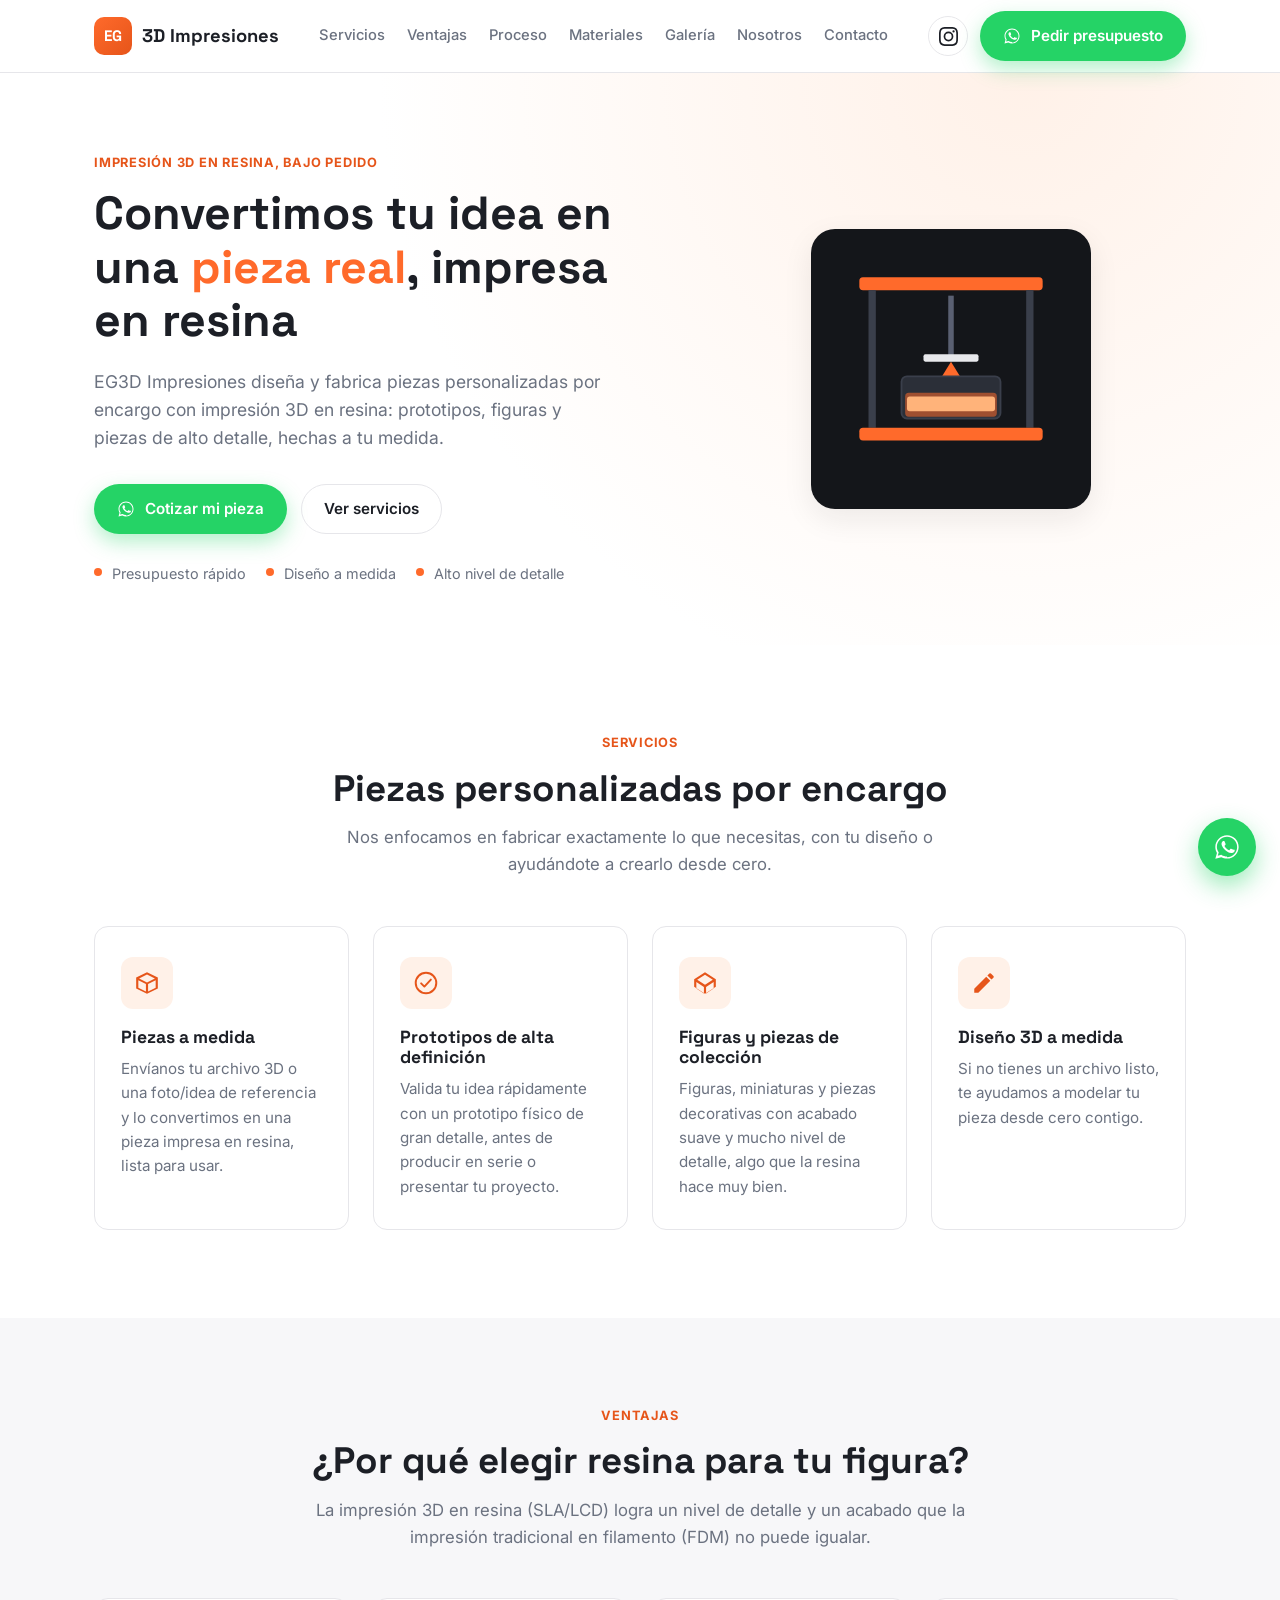
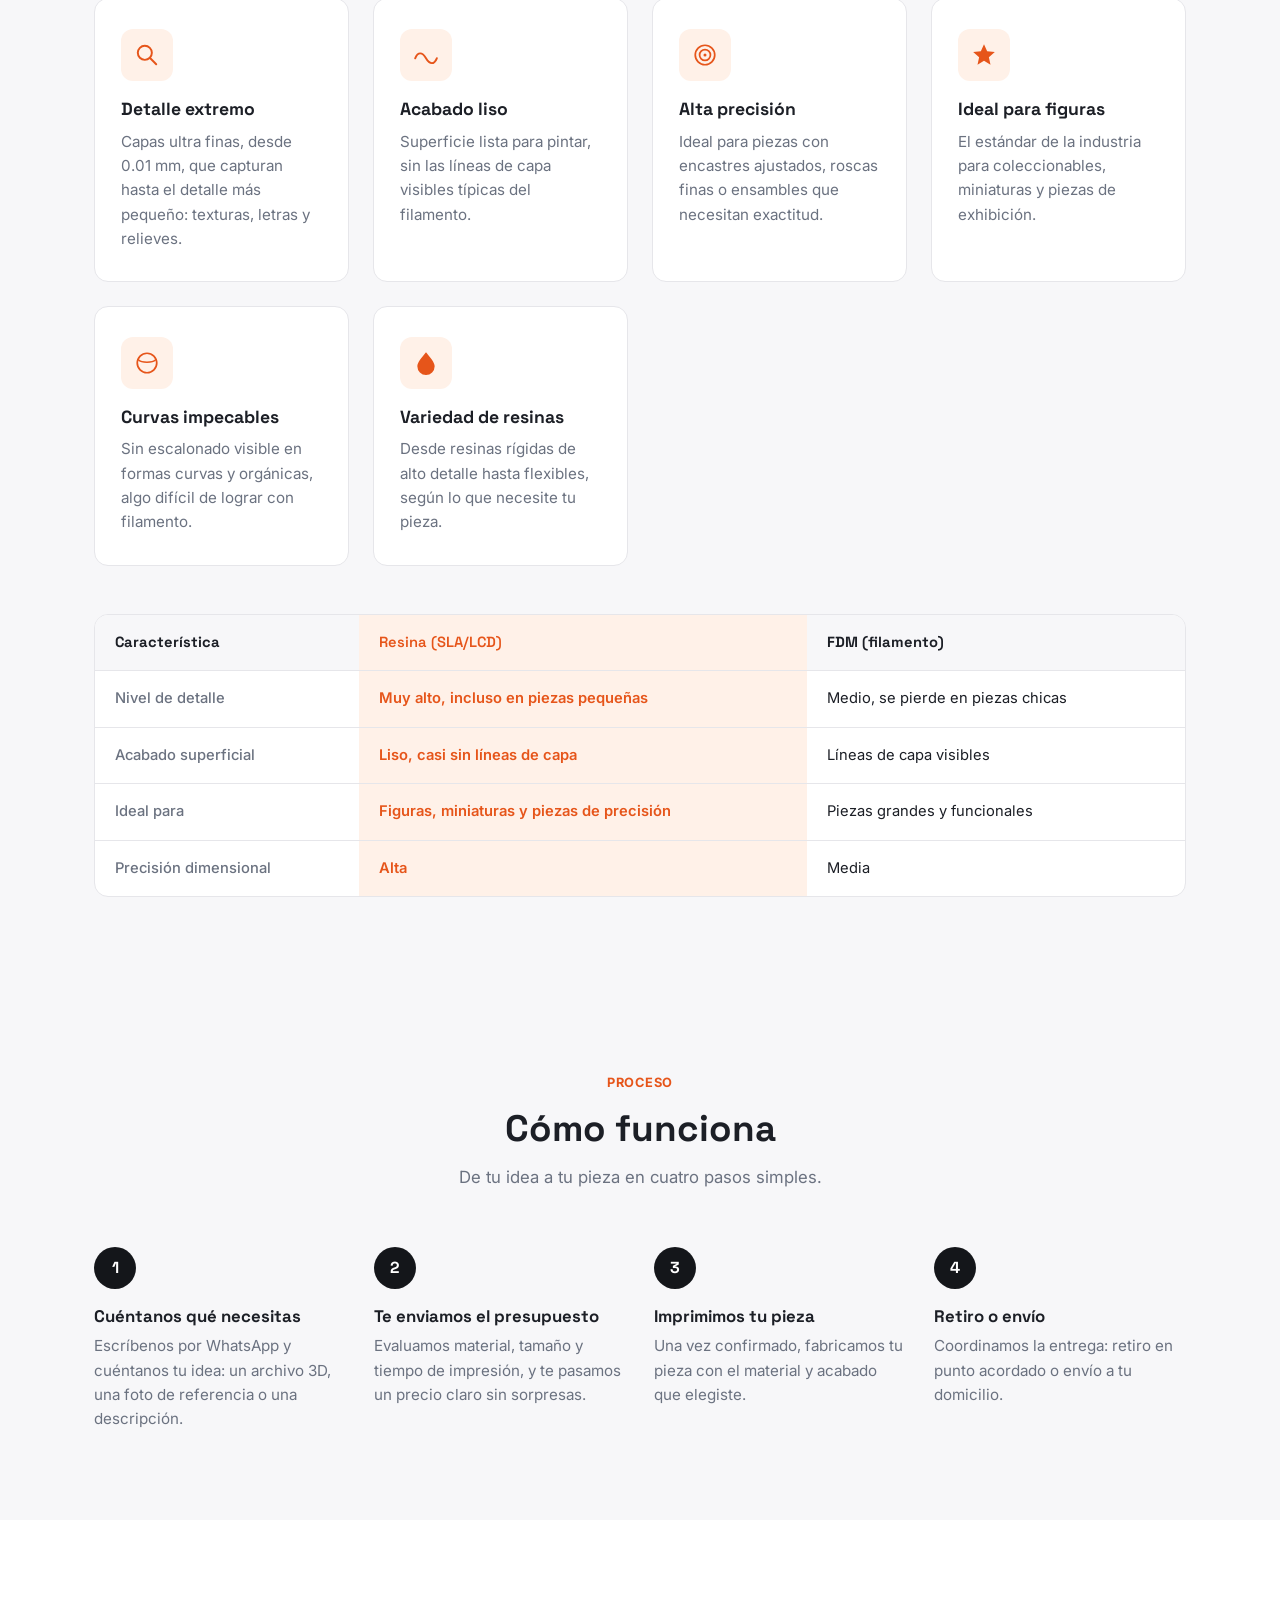
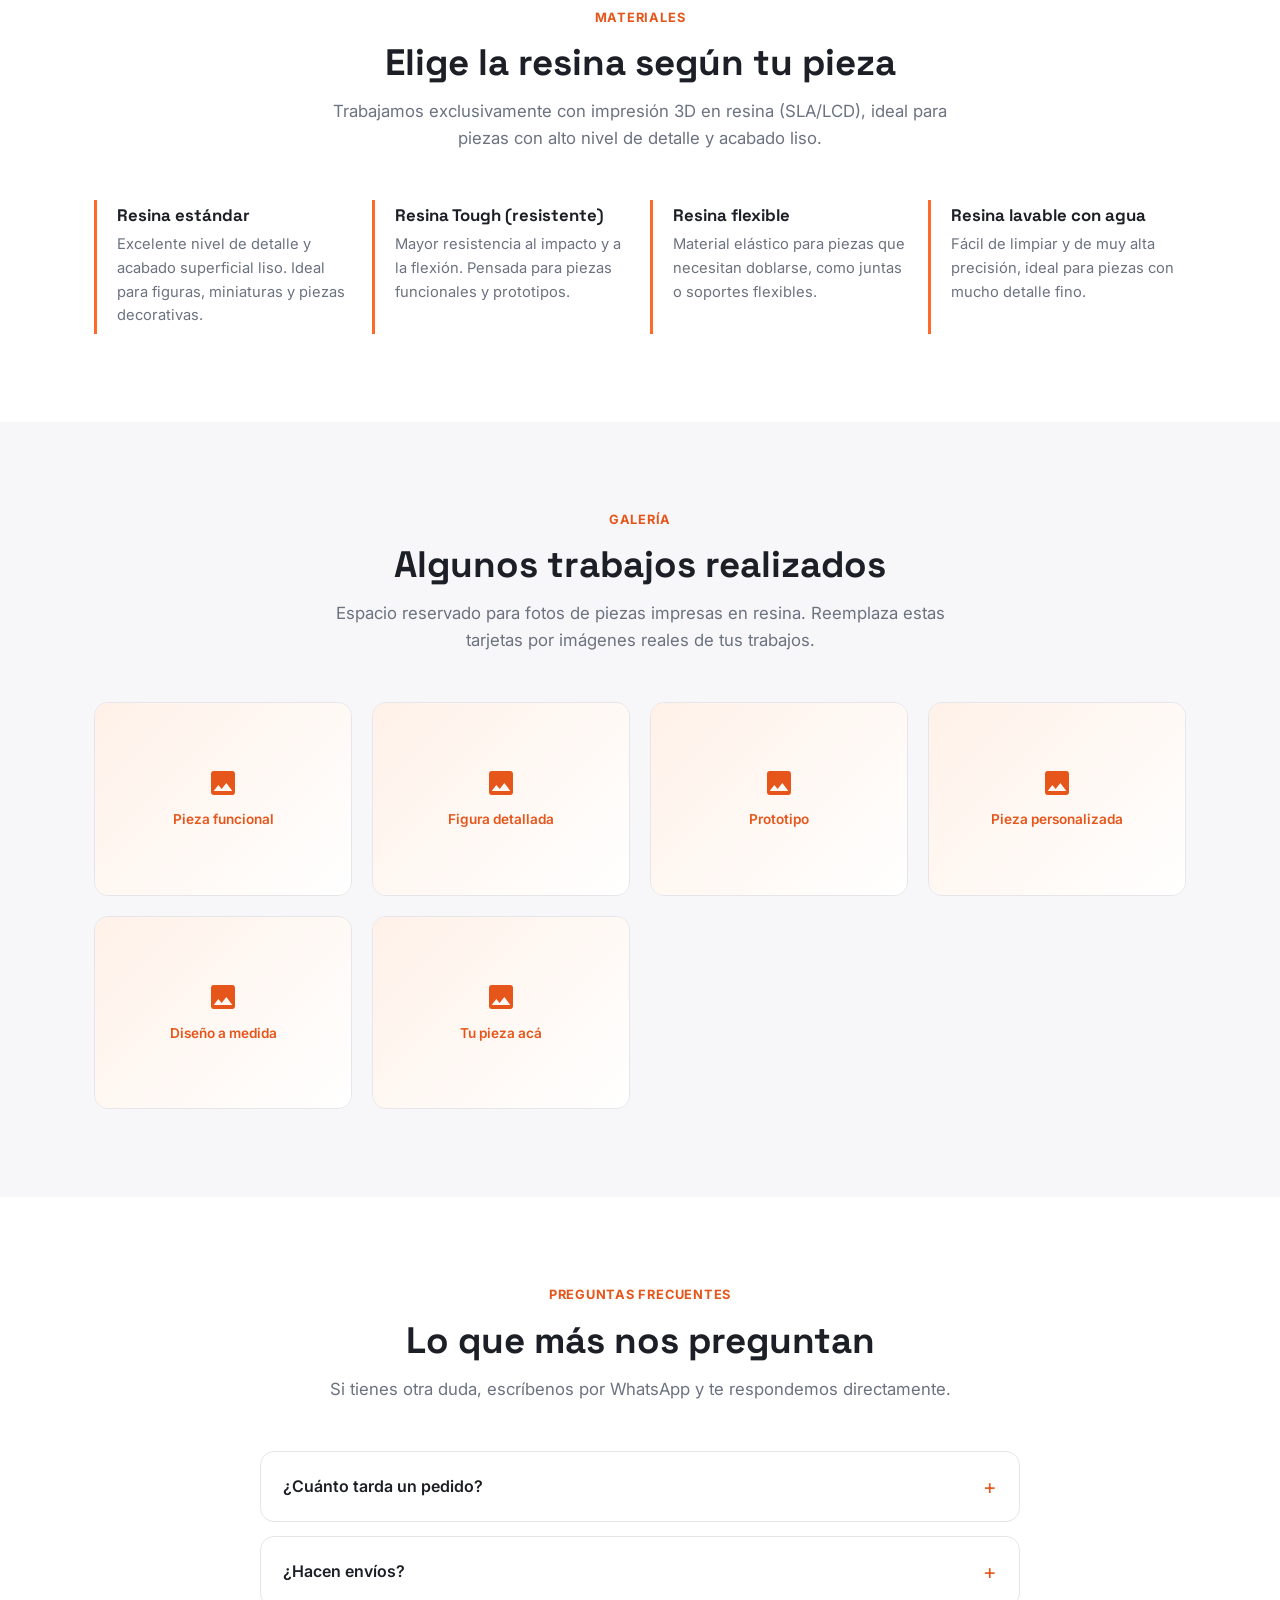
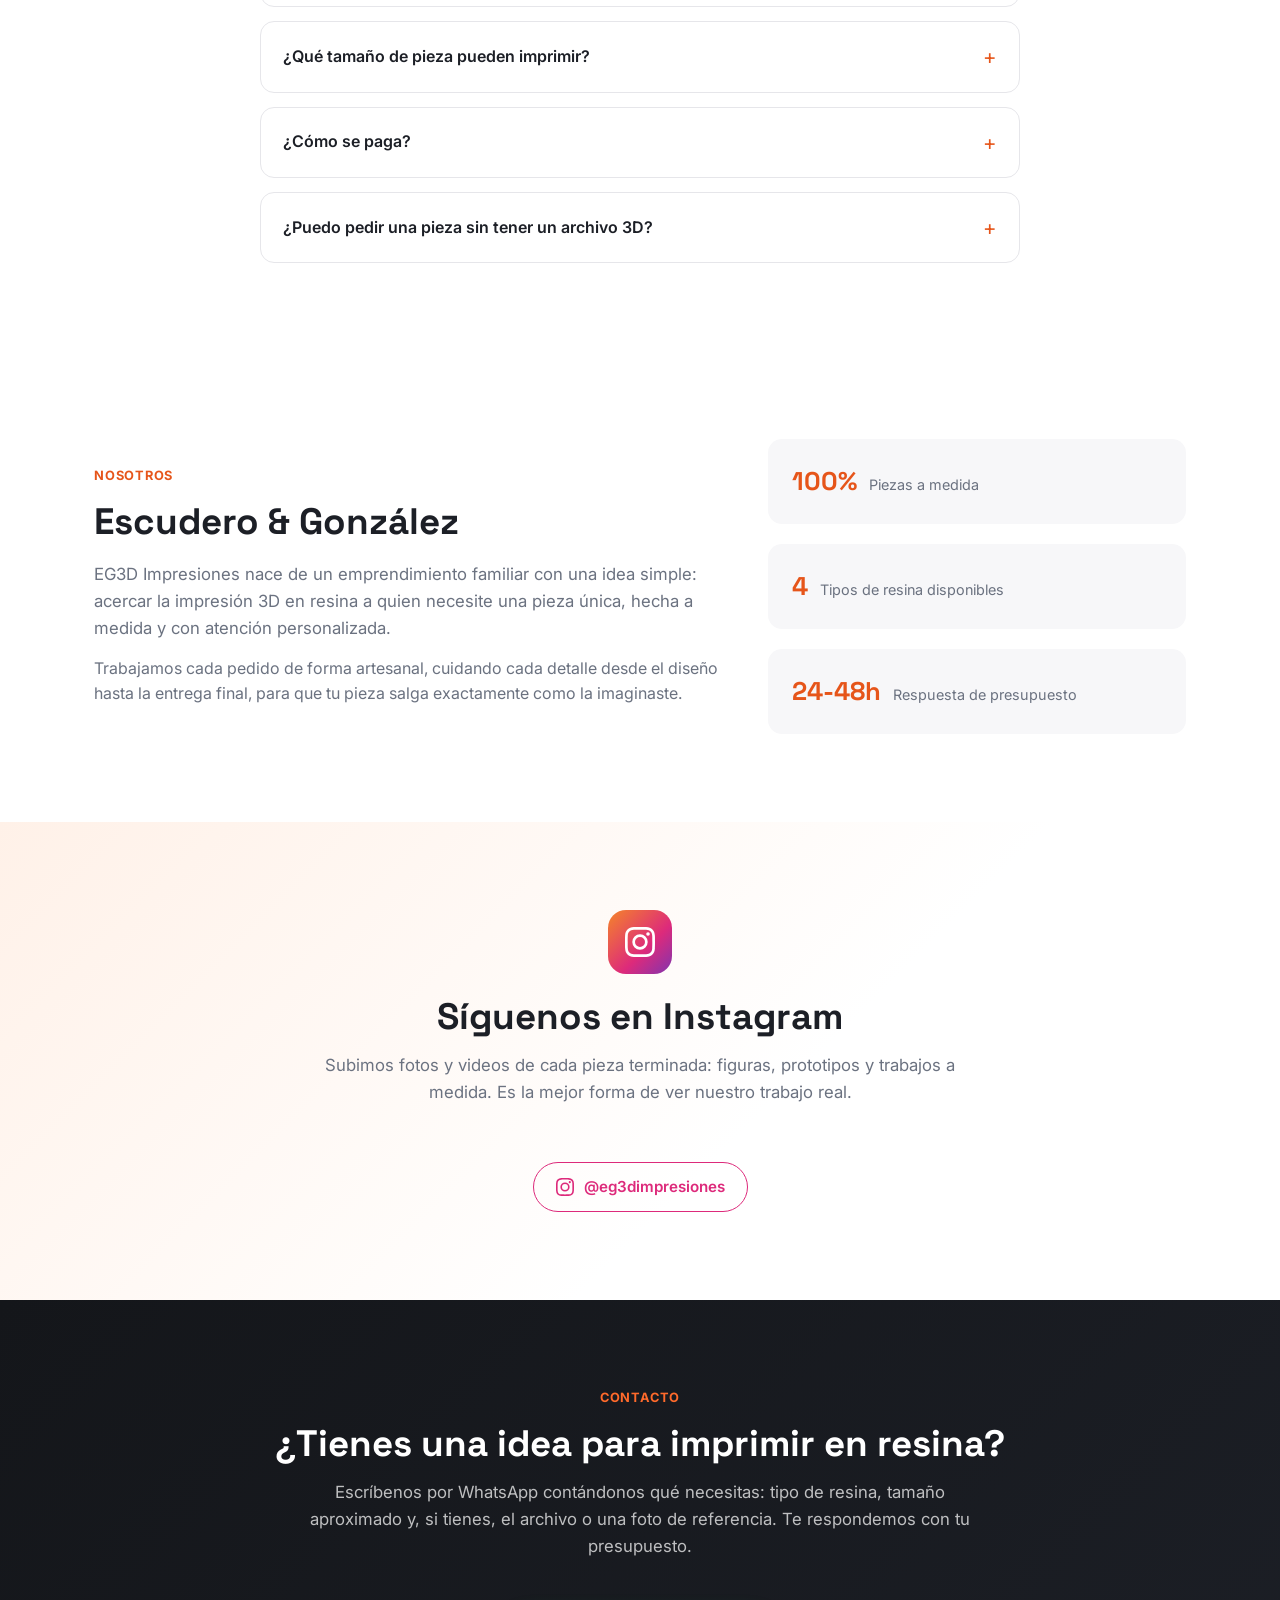
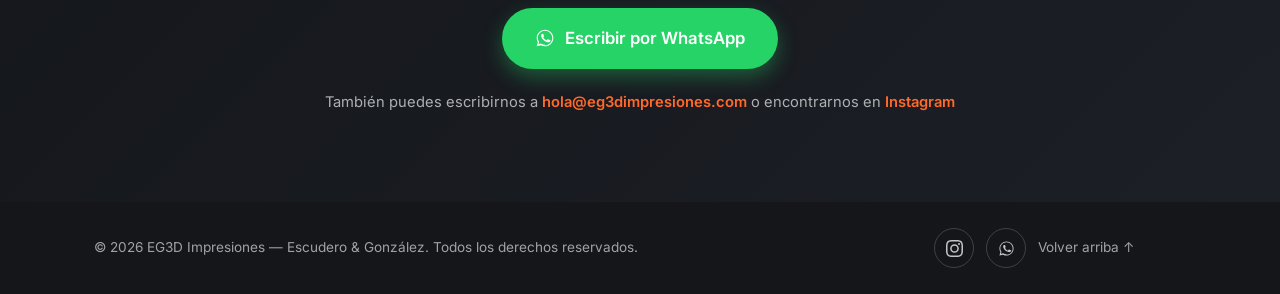
==== commit dd39d979: "Ampliar el sitio con nuevas secciones y pulir el diseño - Agregar sección "Ventajas" con 6 beneficio" ====
--- a/index.html
+++ b/index.html
@@ -5,6 +5,13 @@
 <meta name="viewport" content="width=device-width, initial-scale=1.0">
 <title>EG3D Impresiones | Impresión 3D en resina a medida</title>
 <meta name="description" content="EG3D Impresiones - Piezas personalizadas por encargo con impresión 3D en resina. Prototipos, figuras y diseños a medida, con alto nivel de detalle. Pide tu presupuesto por WhatsApp.">
+<meta property="og:type" content="website">
+<meta property="og:site_name" content="EG3D Impresiones">
+<meta property="og:title" content="EG3D Impresiones | Impresión 3D en resina a medida">
+<meta property="og:description" content="Piezas, figuras y prototipos personalizados por encargo, impresos en resina con alto nivel de detalle. Pedí tu presupuesto por WhatsApp.">
+<meta name="twitter:card" content="summary">
+<meta name="twitter:title" content="EG3D Impresiones | Impresión 3D en resina a medida">
+<meta name="twitter:description" content="Piezas, figuras y prototipos personalizados por encargo, impresos en resina con alto nivel de detalle.">
 <link rel="icon" href="img/favicon.svg" type="image/svg+xml">
 <link rel="preconnect" href="https://fonts.googleapis.com">
 <link rel="preconnect" href="https://fonts.gstatic.com" crossorigin>
@@ -21,17 +28,23 @@
 
     <nav class="nav" id="nav">
       <a href="#servicios">Servicios</a>
-      <a href="#proceso">Cómo funciona</a>
+      <a href="#ventajas">Ventajas</a>
+      <a href="#proceso">Proceso</a>
       <a href="#materiales">Materiales</a>
       <a href="#galeria">Galería</a>
       <a href="#nosotros">Nosotros</a>
       <a href="#contacto">Contacto</a>
     </nav>
 
-    <a href="#" class="btn btn-primary btn-wsp nav-cta" data-wsp-link target="_blank" rel="noopener">
-      <svg viewBox="0 0 24 24" width="18" height="18" fill="currentColor" aria-hidden="true"><path d="M17.5 14.4c-.3-.1-1.6-.8-1.9-.9-.3-.1-.4-.1-.6.1-.2.3-.7.9-.8 1-.2.2-.3.2-.5.1-.3-.1-1.2-.4-2.2-1.4-.8-.7-1.4-1.6-1.5-1.9-.2-.3 0-.5.1-.6.1-.1.3-.3.4-.5.1-.1.2-.3.3-.4.1-.2 0-.3 0-.5s-.6-1.5-.8-2c-.2-.5-.4-.5-.6-.5h-.5c-.2 0-.5.1-.7.3-.2.3-.9.9-.9 2.2s1 2.6 1.1 2.8c.1.2 2 3 4.7 4.2.7.3 1.2.5 1.6.6.7.2 1.3.2 1.8.1.5-.1 1.6-.7 1.9-1.3.2-.6.2-1.1.2-1.3-.1-.1-.3-.2-.6-.3z"/><path d="M12 2C6.5 2 2 6.5 2 12c0 1.9.5 3.6 1.4 5.1L2 22l5.1-1.3c1.4.8 3.1 1.2 4.9 1.2 5.5 0 10-4.5 10-10S17.5 2 12 2zm0 18.1c-1.7 0-3.3-.5-4.6-1.3l-.3-.2-3 .8.8-2.9-.2-.3C3.8 14.9 3.3 13.5 3.3 12c0-4.8 3.9-8.7 8.7-8.7s8.7 3.9 8.7 8.7-3.9 8.8-8.7 8.8z"/></svg>
-      Pedir presupuesto
-    </a>
+    <div class="header-actions">
+      <a href="#" class="icon-btn" data-ig-link target="_blank" rel="noopener" aria-label="Seguinos en Instagram">
+        <svg viewBox="0 0 24 24" width="19" height="19" fill="currentColor" aria-hidden="true"><path d="M12 2.163c3.204 0 3.584.012 4.85.07 3.252.148 4.771 1.691 4.919 4.919.058 1.265.069 1.645.069 4.849 0 3.205-.012 3.584-.069 4.849-.149 3.225-1.664 4.771-4.919 4.919-1.266.058-1.644.07-4.85.07-3.204 0-3.584-.012-4.849-.07-3.26-.149-4.771-1.699-4.919-4.92-.058-1.265-.07-1.644-.07-4.849 0-3.204.013-3.583.07-4.849.149-3.227 1.664-4.771 4.919-4.919 1.266-.057 1.645-.069 4.849-.069zm0-2.163c-3.259 0-3.667.014-4.947.072-4.358.2-6.78 2.618-6.98 6.98-.059 1.281-.073 1.689-.073 4.948 0 3.259.014 3.668.072 4.948.2 4.358 2.618 6.78 6.98 6.98 1.281.058 1.689.072 4.948.072 3.259 0 3.668-.014 4.948-.072 4.354-.2 6.782-2.618 6.979-6.98.059-1.28.073-1.689.073-4.948 0-3.259-.014-3.667-.072-4.947-.196-4.354-2.617-6.78-6.979-6.98-1.281-.059-1.69-.073-4.949-.073zm0 5.838a6.162 6.162 0 1 0 0 12.324 6.162 6.162 0 0 0 0-12.324zm0 10.162a4 4 0 1 1 0-8 4 4 0 0 1 0 8zm6.406-11.845a1.44 1.44 0 1 0 0 2.881 1.44 1.44 0 0 0 0-2.881z"/></svg>
+      </a>
+      <a href="#" class="btn btn-primary btn-wsp nav-cta" data-wsp-link target="_blank" rel="noopener">
+        <svg viewBox="0 0 24 24" width="18" height="18" fill="currentColor" aria-hidden="true"><path d="M17.5 14.4c-.3-.1-1.6-.8-1.9-.9-.3-.1-.4-.1-.6.1-.2.3-.7.9-.8 1-.2.2-.3.2-.5.1-.3-.1-1.2-.4-2.2-1.4-.8-.7-1.4-1.6-1.5-1.9-.2-.3 0-.5.1-.6.1-.1.3-.3.4-.5.1-.1.2-.3.3-.4.1-.2 0-.3 0-.5s-.6-1.5-.8-2c-.2-.5-.4-.5-.6-.5h-.5c-.2 0-.5.1-.7.3-.2.3-.9.9-.9 2.2s1 2.6 1.1 2.8c.1.2 2 3 4.7 4.2.7.3 1.2.5 1.6.6.7.2 1.3.2 1.8.1.5-.1 1.6-.7 1.9-1.3.2-.6.2-1.1.2-1.3-.1-.1-.3-.2-.6-.3z"/><path d="M12 2C6.5 2 2 6.5 2 12c0 1.9.5 3.6 1.4 5.1L2 22l5.1-1.3c1.4.8 3.1 1.2 4.9 1.2 5.5 0 10-4.5 10-10S17.5 2 12 2zm0 18.1c-1.7 0-3.3-.5-4.6-1.3l-.3-.2-3 .8.8-2.9-.2-.3C3.8 14.9 3.3 13.5 3.3 12c0-4.8 3.9-8.7 8.7-8.7s8.7 3.9 8.7 8.7-3.9 8.8-8.7 8.8z"/></svg>
+        Pedir presupuesto
+      </a>
+    </div>
 
     <button class="nav-toggle" id="navToggle" aria-label="Abrir menú" aria-expanded="false">
       <span></span><span></span><span></span>
@@ -86,12 +99,12 @@
   <!-- SERVICIOS -->
   <section id="servicios" class="section">
     <div class="container">
-      <p class="eyebrow center">Servicios</p>
-      <h2 class="section-title center">Piezas personalizadas por encargo</h2>
-      <p class="section-sub center">Nos enfocamos en fabricar exactamente lo que necesitas, con tu diseño o ayudándote a crearlo desde cero.</p>
+      <p class="eyebrow center reveal">Servicios</p>
+      <h2 class="section-title center reveal">Piezas personalizadas por encargo</h2>
+      <p class="section-sub center reveal">Nos enfocamos en fabricar exactamente lo que necesitas, con tu diseño o ayudándote a crearlo desde cero.</p>
 
       <div class="cards-grid">
-        <article class="card">
+        <article class="card reveal">
           <div class="card-icon">
             <svg viewBox="0 0 24 24" width="26" height="26"><path fill="currentColor" d="M12 2 2 7v10l10 5 10-5V7L12 2zm0 2.2 7.3 3.65L12 11.5 4.7 7.85 12 4.2zM4 9.35l7 3.5v7.1l-7-3.5v-7.1zm9 10.6v-7.1l7-3.5v7.1l-7 3.5z"/></svg>
           </div>
@@ -99,7 +112,7 @@
           <p>Envíanos tu archivo 3D o una foto/idea de referencia y lo convertimos en una pieza impresa en resina, lista para usar.</p>
         </article>
 
-        <article class="card">
+        <article class="card reveal">
           <div class="card-icon">
             <svg viewBox="0 0 24 24" width="26" height="26"><circle cx="12" cy="12" r="9.5" fill="none" stroke="currentColor" stroke-width="1.8"/><path d="M7.5 12.3l3 3 6-6.4" fill="none" stroke="currentColor" stroke-width="1.8" stroke-linecap="round" stroke-linejoin="round"/></svg>
           </div>
@@ -107,7 +120,7 @@
           <p>Valida tu idea rápidamente con un prototipo físico de gran detalle, antes de producir en serie o presentar tu proyecto.</p>
         </article>
 
-        <article class="card">
+        <article class="card reveal">
           <div class="card-icon">
             <svg viewBox="0 0 24 24" width="26" height="26"><path fill="currentColor" d="M12 2 2 8.5v7L12 22l10-6.5v-7L12 2zm0 2.4 7.2 4.67L12 13.73 4.8 9.07 12 4.4zM4 11.13l7 4.54v5.93l-7-4.54v-5.93zm9 10.47v-5.93l7-4.54v5.93l-7 4.54z"/></svg>
           </div>
@@ -115,7 +128,7 @@
           <p>Figuras, miniaturas y piezas decorativas con acabado suave y mucho nivel de detalle, algo que la resina hace muy bien.</p>
         </article>
 
-        <article class="card">
+        <article class="card reveal">
           <div class="card-icon">
             <svg viewBox="0 0 24 24" width="26" height="26"><path fill="currentColor" d="M3 17.25V21h3.75L17.81 9.94l-3.75-3.75L3 17.25zM20.71 7.04a1 1 0 0 0 0-1.41l-2.34-2.34a1 1 0 0 0-1.41 0l-1.83 1.83 3.75 3.75 1.83-1.83z"/></svg>
           </div>
@@ -126,30 +139,123 @@
     </div>
   </section>
 
+  <!-- VENTAJAS -->
+  <section id="ventajas" class="section section-alt">
+    <div class="container">
+      <p class="eyebrow center reveal">Ventajas</p>
+      <h2 class="section-title center reveal">¿Por qué elegir resina para tu figura?</h2>
+      <p class="section-sub center reveal">La impresión 3D en resina (SLA/LCD) logra un nivel de detalle y un acabado que la impresión tradicional en filamento (FDM) no puede igualar.</p>
+
+      <div class="cards-grid advantages-grid">
+        <article class="card reveal">
+          <div class="card-icon">
+            <svg viewBox="0 0 24 24" width="26" height="26"><circle cx="10" cy="10" r="6.5" fill="none" stroke="currentColor" stroke-width="1.8"/><line x1="14.8" y1="14.8" x2="20.5" y2="20.5" stroke="currentColor" stroke-width="1.8" stroke-linecap="round"/></svg>
+          </div>
+          <h3>Detalle extremo</h3>
+          <p>Capas ultra finas, desde 0.01 mm, que capturan hasta el detalle más pequeño: texturas, letras y relieves.</p>
+        </article>
+
+        <article class="card reveal">
+          <div class="card-icon">
+            <svg viewBox="0 0 24 24" width="26" height="26"><path d="M2 15c2.5-6 6.5-6 10 0s7.5 6 10 0" fill="none" stroke="currentColor" stroke-width="1.8" stroke-linecap="round"/></svg>
+          </div>
+          <h3>Acabado liso</h3>
+          <p>Superficie lista para pintar, sin las líneas de capa visibles típicas del filamento.</p>
+        </article>
+
+        <article class="card reveal">
+          <div class="card-icon">
+            <svg viewBox="0 0 24 24" width="26" height="26"><circle cx="12" cy="12" r="9" fill="none" stroke="currentColor" stroke-width="1.6"/><circle cx="12" cy="12" r="5" fill="none" stroke="currentColor" stroke-width="1.6"/><circle cx="12" cy="12" r="1.4" fill="currentColor"/></svg>
+          </div>
+          <h3>Alta precisión</h3>
+          <p>Ideal para piezas con encastres ajustados, roscas finas o ensambles que necesitan exactitud.</p>
+        </article>
+
+        <article class="card reveal">
+          <div class="card-icon">
+            <svg viewBox="0 0 24 24" width="26" height="26"><polygon fill="currentColor" points="12,2 14.9,8.6 22,9.3 16.5,14 18,21 12,17.3 6,21 7.5,14 2,9.3 9.1,8.6"/></svg>
+          </div>
+          <h3>Ideal para figuras</h3>
+          <p>El estándar de la industria para coleccionables, miniaturas y piezas de exhibición.</p>
+        </article>
+
+        <article class="card reveal">
+          <div class="card-icon">
+            <svg viewBox="0 0 24 24" width="26" height="26"><circle cx="12" cy="12" r="9" fill="none" stroke="currentColor" stroke-width="1.6"/><path d="M4 9c3 3 13 3 16 0" fill="none" stroke="currentColor" stroke-width="1.4" stroke-linecap="round"/></svg>
+          </div>
+          <h3>Curvas impecables</h3>
+          <p>Sin escalonado visible en formas curvas y orgánicas, algo difícil de lograr con filamento.</p>
+        </article>
+
+        <article class="card reveal">
+          <div class="card-icon">
+            <svg viewBox="0 0 24 24" width="26" height="26"><path fill="currentColor" d="M12 2c-4 5-8 9.2-8 13a8 8 0 0 0 16 0c0-3.8-4-8-8-13z"/></svg>
+          </div>
+          <h3>Variedad de resinas</h3>
+          <p>Desde resinas rígidas de alto detalle hasta flexibles, según lo que necesite tu pieza.</p>
+        </article>
+      </div>
+
+      <div class="compare-table-wrap reveal">
+        <table class="compare-table">
+          <thead>
+            <tr>
+              <th>Característica</th>
+              <th class="highlight">Resina (SLA/LCD)</th>
+              <th>FDM (filamento)</th>
+            </tr>
+          </thead>
+          <tbody>
+            <tr>
+              <td>Nivel de detalle</td>
+              <td class="highlight">Muy alto, incluso en piezas pequeñas</td>
+              <td>Medio, se pierde en piezas chicas</td>
+            </tr>
+            <tr>
+              <td>Acabado superficial</td>
+              <td class="highlight">Liso, casi sin líneas de capa</td>
+              <td>Líneas de capa visibles</td>
+            </tr>
+            <tr>
+              <td>Ideal para</td>
+              <td class="highlight">Figuras, miniaturas y piezas de precisión</td>
+              <td>Piezas grandes y funcionales</td>
+            </tr>
+            <tr>
+              <td>Precisión dimensional</td>
+              <td class="highlight">Alta</td>
+              <td>Media</td>
+            </tr>
+          </tbody>
+        </table>
+      </div>
+    </div>
+  </section>
+
   <!-- PROCESO -->
   <section id="proceso" class="section section-alt">
     <div class="container">
-      <p class="eyebrow center">Proceso</p>
-      <h2 class="section-title center">Cómo funciona</h2>
-      <p class="section-sub center">De tu idea a tu pieza en cuatro pasos simples.</p>
+      <p class="eyebrow center reveal">Proceso</p>
+      <h2 class="section-title center reveal">Cómo funciona</h2>
+      <p class="section-sub center reveal">De tu idea a tu pieza en cuatro pasos simples.</p>
 
       <div class="steps">
-        <div class="step">
+        <div class="step reveal">
           <span class="step-num">1</span>
           <h3>Cuéntanos qué necesitas</h3>
           <p>Escríbenos por WhatsApp y cuéntanos tu idea: un archivo 3D, una foto de referencia o una descripción.</p>
         </div>
-        <div class="step">
+        <div class="step reveal">
           <span class="step-num">2</span>
           <h3>Te enviamos el presupuesto</h3>
           <p>Evaluamos material, tamaño y tiempo de impresión, y te pasamos un precio claro sin sorpresas.</p>
         </div>
-        <div class="step">
+        <div class="step reveal">
           <span class="step-num">3</span>
           <h3>Imprimimos tu pieza</h3>
           <p>Una vez confirmado, fabricamos tu pieza con el material y acabado que elegiste.</p>
         </div>
-        <div class="step">
+        <div class="step reveal">
           <span class="step-num">4</span>
           <h3>Retiro o envío</h3>
           <p>Coordinamos la entrega: retiro en punto acordado o envío a tu domicilio.</p>
@@ -161,24 +267,24 @@
   <!-- MATERIALES -->
   <section id="materiales" class="section">
     <div class="container">
-      <p class="eyebrow center">Materiales</p>
-      <h2 class="section-title center">Elige la resina según tu pieza</h2>
-      <p class="section-sub center">Trabajamos exclusivamente con impresión 3D en resina (SLA/LCD), ideal para piezas con alto nivel de detalle y acabado liso.</p>
+      <p class="eyebrow center reveal">Materiales</p>
+      <h2 class="section-title center reveal">Elige la resina según tu pieza</h2>
+      <p class="section-sub center reveal">Trabajamos exclusivamente con impresión 3D en resina (SLA/LCD), ideal para piezas con alto nivel de detalle y acabado liso.</p>
 
       <div class="materials-grid">
-        <div class="material">
+        <div class="material reveal">
           <h4>Resina estándar</h4>
           <p>Excelente nivel de detalle y acabado superficial liso. Ideal para figuras, miniaturas y piezas decorativas.</p>
         </div>
-        <div class="material">
+        <div class="material reveal">
           <h4>Resina Tough (resistente)</h4>
           <p>Mayor resistencia al impacto y a la flexión. Pensada para piezas funcionales y prototipos.</p>
         </div>
-        <div class="material">
+        <div class="material reveal">
           <h4>Resina flexible</h4>
           <p>Material elástico para piezas que necesitan doblarse, como juntas o soportes flexibles.</p>
         </div>
-        <div class="material">
+        <div class="material reveal">
           <h4>Resina lavable con agua</h4>
           <p>Fácil de limpiar y de muy alta precisión, ideal para piezas con mucho detalle fino.</p>
         </div>
@@ -189,47 +295,79 @@
   <!-- GALERIA -->
   <section id="galeria" class="section section-alt">
     <div class="container">
-      <p class="eyebrow center">Galería</p>
-      <h2 class="section-title center">Algunos trabajos realizados</h2>
-      <p class="section-sub center">Espacio reservado para fotos de piezas impresas en resina. Reemplaza estas tarjetas por imágenes reales de tus trabajos.</p>
+      <p class="eyebrow center reveal">Galería</p>
+      <h2 class="section-title center reveal">Algunos trabajos realizados</h2>
+      <p class="section-sub center reveal">Espacio reservado para fotos de piezas impresas en resina. Reemplaza estas tarjetas por imágenes reales de tus trabajos.</p>
 
       <div class="gallery-grid">
-        <div class="gallery-item">
+        <div class="gallery-item reveal">
           <div class="gallery-placeholder">
             <svg viewBox="0 0 24 24" width="32" height="32"><path fill="currentColor" d="M21 19V5c0-1.1-.9-2-2-2H5c-1.1 0-2 .9-2 2v14c0 1.1.9 2 2 2h14c1.1 0 2-.9 2-2zM8.5 13.5l2.5 3.01L14.5 12l4.5 6H5l3.5-4.5z"/></svg>
             <span>Pieza funcional</span>
           </div>
         </div>
-        <div class="gallery-item">
+        <div class="gallery-item reveal">
           <div class="gallery-placeholder">
             <svg viewBox="0 0 24 24" width="32" height="32"><path fill="currentColor" d="M21 19V5c0-1.1-.9-2-2-2H5c-1.1 0-2 .9-2 2v14c0 1.1.9 2 2 2h14c1.1 0 2-.9 2-2zM8.5 13.5l2.5 3.01L14.5 12l4.5 6H5l3.5-4.5z"/></svg>
             <span>Figura detallada</span>
           </div>
         </div>
-        <div class="gallery-item">
+        <div class="gallery-item reveal">
           <div class="gallery-placeholder">
             <svg viewBox="0 0 24 24" width="32" height="32"><path fill="currentColor" d="M21 19V5c0-1.1-.9-2-2-2H5c-1.1 0-2 .9-2 2v14c0 1.1.9 2 2 2h14c1.1 0 2-.9 2-2zM8.5 13.5l2.5 3.01L14.5 12l4.5 6H5l3.5-4.5z"/></svg>
             <span>Prototipo</span>
           </div>
         </div>
-        <div class="gallery-item">
+        <div class="gallery-item reveal">
           <div class="gallery-placeholder">
             <svg viewBox="0 0 24 24" width="32" height="32"><path fill="currentColor" d="M21 19V5c0-1.1-.9-2-2-2H5c-1.1 0-2 .9-2 2v14c0 1.1.9 2 2 2h14c1.1 0 2-.9 2-2zM8.5 13.5l2.5 3.01L14.5 12l4.5 6H5l3.5-4.5z"/></svg>
             <span>Pieza personalizada</span>
           </div>
         </div>
-        <div class="gallery-item">
+        <div class="gallery-item reveal">
           <div class="gallery-placeholder">
             <svg viewBox="0 0 24 24" width="32" height="32"><path fill="currentColor" d="M21 19V5c0-1.1-.9-2-2-2H5c-1.1 0-2 .9-2 2v14c0 1.1.9 2 2 2h14c1.1 0 2-.9 2-2zM8.5 13.5l2.5 3.01L14.5 12l4.5 6H5l3.5-4.5z"/></svg>
             <span>Diseño a medida</span>
           </div>
         </div>
-        <div class="gallery-item">
+        <div class="gallery-item reveal">
           <div class="gallery-placeholder">
             <svg viewBox="0 0 24 24" width="32" height="32"><path fill="currentColor" d="M21 19V5c0-1.1-.9-2-2-2H5c-1.1 0-2 .9-2 2v14c0 1.1.9 2 2 2h14c1.1 0 2-.9 2-2zM8.5 13.5l2.5 3.01L14.5 12l4.5 6H5l3.5-4.5z"/></svg>
             <span>Tu pieza acá</span>
           </div>
         </div>
+      </div>
+    </div>
+  </section>
+
+  <!-- FAQ -->
+  <section id="faq" class="section">
+    <div class="container">
+      <p class="eyebrow center reveal">Preguntas frecuentes</p>
+      <h2 class="section-title center reveal">Lo que más nos preguntan</h2>
+      <p class="section-sub center reveal">Si tienes otra duda, escríbenos por WhatsApp y te respondemos directamente.</p>
+
+      <div class="faq-list reveal">
+        <details class="faq-item">
+          <summary>¿Cuánto tarda un pedido?</summary>
+          <p>Depende de la pieza y la cantidad, pero en general entre 2 y 5 días hábiles desde que confirmas el presupuesto.</p>
+        </details>
+        <details class="faq-item">
+          <summary>¿Hacen envíos?</summary>
+          <p>Sí, coordinamos envío a domicilio o un punto de retiro, según tu ubicación. Te contamos las opciones por WhatsApp.</p>
+        </details>
+        <details class="faq-item">
+          <summary>¿Qué tamaño de pieza pueden imprimir?</summary>
+          <p>Depende del modelo, pero trabajamos bien con piezas medianas y pequeñas de alto detalle. Cuéntanos tu caso y te decimos si es posible.</p>
+        </details>
+        <details class="faq-item">
+          <summary>¿Cómo se paga?</summary>
+          <p>Coordinamos el medio de pago por WhatsApp al momento de confirmar el pedido.</p>
+        </details>
+        <details class="faq-item">
+          <summary>¿Puedo pedir una pieza sin tener un archivo 3D?</summary>
+          <p>Sí, ofrecemos diseño 3D a medida: cuéntanos tu idea o envíanos una referencia y te ayudamos a modelarla.</p>
+        </details>
       </div>
     </div>
   </section>
@@ -237,13 +375,13 @@
   <!-- NOSOTROS -->
   <section id="nosotros" class="section">
     <div class="container about-inner">
-      <div class="about-copy">
+      <div class="about-copy reveal">
         <p class="eyebrow">Nosotros</p>
         <h2 class="section-title">Escudero &amp; González</h2>
         <p class="lead-sm">EG3D Impresiones nace de un emprendimiento familiar con una idea simple: acercar la impresión 3D en resina a quien necesite una pieza única, hecha a medida y con atención personalizada.</p>
         <p>Trabajamos cada pedido de forma artesanal, cuidando cada detalle desde el diseño hasta la entrega final, para que tu pieza salga exactamente como la imaginaste.</p>
       </div>
-      <div class="about-stats">
+      <div class="about-stats reveal">
         <div class="stat">
           <span class="stat-num">100%</span>
           <span class="stat-label">Piezas a medida</span>
@@ -260,17 +398,32 @@
     </div>
   </section>
 
+  <!-- INSTAGRAM -->
+  <section id="instagram" class="section section-instagram">
+    <div class="container instagram-inner reveal">
+      <div class="instagram-icon">
+        <svg viewBox="0 0 24 24" width="30" height="30" fill="currentColor" aria-hidden="true"><path d="M12 2.163c3.204 0 3.584.012 4.85.07 3.252.148 4.771 1.691 4.919 4.919.058 1.265.069 1.645.069 4.849 0 3.205-.012 3.584-.069 4.849-.149 3.225-1.664 4.771-4.919 4.919-1.266.058-1.644.07-4.85.07-3.204 0-3.584-.012-4.849-.07-3.26-.149-4.771-1.699-4.919-4.92-.058-1.265-.07-1.644-.07-4.849 0-3.204.013-3.583.07-4.849.149-3.227 1.664-4.771 4.919-4.919 1.266-.057 1.645-.069 4.849-.069zm0-2.163c-3.259 0-3.667.014-4.947.072-4.358.2-6.78 2.618-6.98 6.98-.059 1.281-.073 1.689-.073 4.948 0 3.259.014 3.668.072 4.948.2 4.358 2.618 6.78 6.98 6.98 1.281.058 1.689.072 4.948.072 3.259 0 3.668-.014 4.948-.072 4.354-.2 6.782-2.618 6.979-6.98.059-1.28.073-1.689.073-4.948 0-3.259-.014-3.667-.072-4.947-.196-4.354-2.617-6.78-6.979-6.98-1.281-.059-1.69-.073-4.949-.073zm0 5.838a6.162 6.162 0 1 0 0 12.324 6.162 6.162 0 0 0 0-12.324zm0 10.162a4 4 0 1 1 0-8 4 4 0 0 1 0 8zm6.406-11.845a1.44 1.44 0 1 0 0 2.881 1.44 1.44 0 0 0 0-2.881z"/></svg>
+      </div>
+      <h2 class="section-title center">Síguenos en Instagram</h2>
+      <p class="section-sub center">Subimos fotos y videos de cada pieza terminada: figuras, prototipos y trabajos a medida. Es la mejor forma de ver nuestro trabajo real.</p>
+      <a href="#" class="btn btn-ghost btn-instagram" data-ig-link target="_blank" rel="noopener">
+        <svg viewBox="0 0 24 24" width="18" height="18" fill="currentColor" aria-hidden="true"><path d="M12 2.163c3.204 0 3.584.012 4.85.07 3.252.148 4.771 1.691 4.919 4.919.058 1.265.069 1.645.069 4.849 0 3.205-.012 3.584-.069 4.849-.149 3.225-1.664 4.771-4.919 4.919-1.266.058-1.644.07-4.85.07-3.204 0-3.584-.012-4.849-.07-3.26-.149-4.771-1.699-4.919-4.92-.058-1.265-.07-1.644-.07-4.849 0-3.204.013-3.583.07-4.849.149-3.227 1.664-4.771 4.919-4.919 1.266-.057 1.645-.069 4.849-.069zm0-2.163c-3.259 0-3.667.014-4.947.072-4.358.2-6.78 2.618-6.98 6.98-.059 1.281-.073 1.689-.073 4.948 0 3.259.014 3.668.072 4.948.2 4.358 2.618 6.78 6.98 6.98 1.281.058 1.689.072 4.948.072 3.259 0 3.668-.014 4.948-.072 4.354-.2 6.782-2.618 6.979-6.98.059-1.28.073-1.689.073-4.948 0-3.259-.014-3.667-.072-4.947-.196-4.354-2.617-6.78-6.979-6.98-1.281-.059-1.69-.073-4.949-.073zm0 5.838a6.162 6.162 0 1 0 0 12.324 6.162 6.162 0 0 0 0-12.324zm0 10.162a4 4 0 1 1 0-8 4 4 0 0 1 0 8zm6.406-11.845a1.44 1.44 0 1 0 0 2.881 1.44 1.44 0 0 0 0-2.881z"/></svg>
+        <span id="instagramHandle">@eg3dimpresiones</span>
+      </a>
+    </div>
+  </section>
+
   <!-- CONTACTO -->
   <section id="contacto" class="section section-cta">
     <div class="container cta-inner">
-      <p class="eyebrow center">Contacto</p>
-      <h2 class="section-title center">¿Tienes una idea para imprimir en resina?</h2>
-      <p class="section-sub center">Escríbenos por WhatsApp contándonos qué necesitas: tipo de resina, tamaño aproximado y, si tienes, el archivo o una foto de referencia. Te respondemos con tu presupuesto.</p>
+      <p class="eyebrow center reveal">Contacto</p>
+      <h2 class="section-title center reveal">¿Tienes una idea para imprimir en resina?</h2>
+      <p class="section-sub center reveal">Escríbenos por WhatsApp contándonos qué necesitas: tipo de resina, tamaño aproximado y, si tienes, el archivo o una foto de referencia. Te respondemos con tu presupuesto.</p>
       <a href="#" class="btn btn-primary btn-lg btn-wsp" data-wsp-link target="_blank" rel="noopener">
         <svg viewBox="0 0 24 24" width="20" height="20" fill="currentColor" aria-hidden="true"><path d="M17.5 14.4c-.3-.1-1.6-.8-1.9-.9-.3-.1-.4-.1-.6.1-.2.3-.7.9-.8 1-.2.2-.3.2-.5.1-.3-.1-1.2-.4-2.2-1.4-.8-.7-1.4-1.6-1.5-1.9-.2-.3 0-.5.1-.6.1-.1.3-.3.4-.5.1-.1.2-.3.3-.4.1-.2 0-.3 0-.5s-.6-1.5-.8-2c-.2-.5-.4-.5-.6-.5h-.5c-.2 0-.5.1-.7.3-.2.3-.9.9-.9 2.2s1 2.6 1.1 2.8c.1.2 2 3 4.7 4.2.7.3 1.2.5 1.6.6.7.2 1.3.2 1.8.1.5-.1 1.6-.7 1.9-1.3.2-.6.2-1.1.2-1.3-.1-.1-.3-.2-.6-.3z"/><path d="M12 2C6.5 2 2 6.5 2 12c0 1.9.5 3.6 1.4 5.1L2 22l5.1-1.3c1.4.8 3.1 1.2 4.9 1.2 5.5 0 10-4.5 10-10S17.5 2 12 2zm0 18.1c-1.7 0-3.3-.5-4.6-1.3l-.3-.2-3 .8.8-2.9-.2-.3C3.8 14.9 3.3 13.5 3.3 12c0-4.8 3.9-8.7 8.7-8.7s8.7 3.9 8.7 8.7-3.9 8.8-8.7 8.8z"/></svg>
         Escribir por WhatsApp
       </a>
-      <p class="contact-note">También puedes escribirnos a <a id="emailLink" href="mailto:hola@eg3dimpresiones.com">hola@eg3dimpresiones.com</a></p>
+      <p class="contact-note">También puedes escribirnos a <a id="emailLink" href="mailto:hola@eg3dimpresiones.com">hola@eg3dimpresiones.com</a> o encontrarnos en <a href="#" data-ig-link target="_blank" rel="noopener">Instagram</a></p>
     </div>
   </section>
 
@@ -279,7 +432,15 @@
 <footer class="site-footer">
   <div class="container footer-inner">
     <p>&copy; <span id="year"></span> EG3D Impresiones — Escudero &amp; González. Todos los derechos reservados.</p>
-    <a href="#top">Volver arriba ↑</a>
+    <div class="footer-social">
+      <a href="#" class="icon-btn icon-btn-dark" data-ig-link target="_blank" rel="noopener" aria-label="Instagram">
+        <svg viewBox="0 0 24 24" width="17" height="17" fill="currentColor" aria-hidden="true"><path d="M12 2.163c3.204 0 3.584.012 4.85.07 3.252.148 4.771 1.691 4.919 4.919.058 1.265.069 1.645.069 4.849 0 3.205-.012 3.584-.069 4.849-.149 3.225-1.664 4.771-4.919 4.919-1.266.058-1.644.07-4.85.07-3.204 0-3.584-.012-4.849-.07-3.26-.149-4.771-1.699-4.919-4.92-.058-1.265-.07-1.644-.07-4.849 0-3.204.013-3.583.07-4.849.149-3.227 1.664-4.771 4.919-4.919 1.266-.057 1.645-.069 4.849-.069zm0-2.163c-3.259 0-3.667.014-4.947.072-4.358.2-6.78 2.618-6.98 6.98-.059 1.281-.073 1.689-.073 4.948 0 3.259.014 3.668.072 4.948.2 4.358 2.618 6.78 6.98 6.98 1.281.058 1.689.072 4.948.072 3.259 0 3.668-.014 4.948-.072 4.354-.2 6.782-2.618 6.979-6.98.059-1.28.073-1.689.073-4.948 0-3.259-.014-3.667-.072-4.947-.196-4.354-2.617-6.78-6.979-6.98-1.281-.059-1.69-.073-4.949-.073zm0 5.838a6.162 6.162 0 1 0 0 12.324 6.162 6.162 0 0 0 0-12.324zm0 10.162a4 4 0 1 1 0-8 4 4 0 0 1 0 8zm6.406-11.845a1.44 1.44 0 1 0 0 2.881 1.44 1.44 0 0 0 0-2.881z"/></svg>
+      </a>
+      <a href="#" class="icon-btn icon-btn-dark" data-wsp-link target="_blank" rel="noopener" aria-label="WhatsApp">
+        <svg viewBox="0 0 24 24" width="17" height="17" fill="currentColor" aria-hidden="true"><path d="M17.5 14.4c-.3-.1-1.6-.8-1.9-.9-.3-.1-.4-.1-.6.1-.2.3-.7.9-.8 1-.2.2-.3.2-.5.1-.3-.1-1.2-.4-2.2-1.4-.8-.7-1.4-1.6-1.5-1.9-.2-.3 0-.5.1-.6.1-.1.3-.3.4-.5.1-.1.2-.3.3-.4.1-.2 0-.3 0-.5s-.6-1.5-.8-2c-.2-.5-.4-.5-.6-.5h-.5c-.2 0-.5.1-.7.3-.2.3-.9.9-.9 2.2s1 2.6 1.1 2.8c.1.2 2 3 4.7 4.2.7.3 1.2.5 1.6.6.7.2 1.3.2 1.8.1.5-.1 1.6-.7 1.9-1.3.2-.6.2-1.1.2-1.3-.1-.1-.3-.2-.6-.3z"/><path d="M12 2C6.5 2 2 6.5 2 12c0 1.9.5 3.6 1.4 5.1L2 22l5.1-1.3c1.4.8 3.1 1.2 4.9 1.2 5.5 0 10-4.5 10-10S17.5 2 12 2zm0 18.1c-1.7 0-3.3-.5-4.6-1.3l-.3-.2-3 .8.8-2.9-.2-.3C3.8 14.9 3.3 13.5 3.3 12c0-4.8 3.9-8.7 8.7-8.7s8.7 3.9 8.7 8.7-3.9 8.8-8.7 8.8z"/></svg>
+      </a>
+      <a href="#top">Volver arriba ↑</a>
+    </div>
   </div>
 </footer>
 
--- a/css/style.css
+++ b/css/style.css
@@ -119,20 +119,45 @@
 
 .nav {
   display: flex;
-  gap: 28px;
+  gap: 22px;
   flex: 1;
   justify-content: center;
 }
 
 .nav a {
-  font-size: 0.95rem;
+  font-size: 0.92rem;
   font-weight: 500;
   color: var(--text-muted);
   transition: color 0.15s ease;
+  white-space: nowrap;
 }
 .nav a:hover { color: var(--text); }
 
+.header-actions {
+  display: flex;
+  align-items: center;
+  gap: 12px;
+  flex-shrink: 0;
+}
+
 .nav-cta { flex-shrink: 0; }
+
+.icon-btn {
+  display: grid;
+  place-items: center;
+  width: 40px;
+  height: 40px;
+  border-radius: 50%;
+  border: 1px solid var(--border);
+  color: var(--text);
+  flex-shrink: 0;
+  transition: border-color 0.15s ease, color 0.15s ease, transform 0.15s ease;
+}
+.icon-btn:hover {
+  color: var(--accent-dark);
+  border-color: var(--accent);
+  transform: translateY(-2px);
+}
 
 .nav-toggle {
   display: none;
@@ -343,6 +368,124 @@
 .material h4 { font-size: 1.05rem; margin-bottom: 8px; }
 .material p { color: var(--text-muted); font-size: 0.92rem; }
 
+/* Ventajas / comparison table */
+.advantages-grid { margin-bottom: 48px; }
+
+.compare-table-wrap {
+  overflow-x: auto;
+  border: 1px solid var(--border);
+  border-radius: var(--radius);
+  background: var(--white);
+}
+
+.compare-table {
+  width: 100%;
+  border-collapse: collapse;
+  min-width: 560px;
+  font-size: 0.92rem;
+}
+
+.compare-table th,
+.compare-table td {
+  padding: 16px 20px;
+  text-align: left;
+  border-bottom: 1px solid var(--border);
+}
+
+.compare-table thead th {
+  font-family: var(--font-head);
+  font-weight: 700;
+  color: var(--text);
+  background: var(--light);
+}
+
+.compare-table tbody td:first-child {
+  color: var(--text-muted);
+  font-weight: 500;
+}
+
+.compare-table th.highlight,
+.compare-table td.highlight {
+  background: #fff1e8;
+  color: var(--accent-dark);
+  font-weight: 600;
+}
+
+.compare-table tbody tr:last-child td { border-bottom: none; }
+
+/* FAQ */
+.faq-list {
+  max-width: 760px;
+  margin: 0 auto;
+  display: grid;
+  gap: 14px;
+}
+
+.faq-item {
+  background: var(--white);
+  border: 1px solid var(--border);
+  border-radius: var(--radius);
+  padding: 18px 22px;
+}
+
+.faq-item summary {
+  cursor: pointer;
+  font-weight: 600;
+  font-size: 1rem;
+  list-style: none;
+  display: flex;
+  align-items: center;
+  justify-content: space-between;
+  gap: 12px;
+}
+.faq-item summary::-webkit-details-marker { display: none; }
+
+.faq-item summary::after {
+  content: "+";
+  flex-shrink: 0;
+  color: var(--accent-dark);
+  font-size: 1.3rem;
+  font-weight: 400;
+  transition: transform 0.2s ease;
+}
+.faq-item[open] summary::after { transform: rotate(45deg); }
+
+.faq-item p {
+  color: var(--text-muted);
+  font-size: 0.95rem;
+  margin-top: 14px;
+}
+
+/* Instagram section */
+.section-instagram {
+  background: linear-gradient(135deg, #fff1e8, var(--white) 60%);
+  text-align: center;
+}
+
+.instagram-inner {
+  display: flex;
+  flex-direction: column;
+  align-items: center;
+}
+
+.instagram-icon {
+  display: grid;
+  place-items: center;
+  width: 64px;
+  height: 64px;
+  border-radius: 18px;
+  background: linear-gradient(135deg, #f58529, #dd2a7b 60%, #8134af);
+  color: #fff;
+  margin-bottom: 22px;
+}
+
+.btn-instagram {
+  margin-top: 8px;
+  border-color: #dd2a7b;
+  color: #dd2a7b;
+}
+.btn-instagram:hover { background: #dd2a7b; color: #fff; }
+
 /* Gallery */
 .gallery-grid {
   display: grid;
@@ -434,9 +577,48 @@
   justify-content: space-between;
   align-items: center;
   flex-wrap: wrap;
-  gap: 10px;
+  gap: 16px;
+  padding-right: 76px;
 }
 .footer-inner a:hover { color: #fff; }
+
+.footer-social {
+  display: flex;
+  align-items: center;
+  gap: 12px;
+}
+
+.icon-btn-dark {
+  border-color: rgba(255, 255, 255, 0.18);
+  color: rgba(255, 255, 255, 0.75);
+}
+.icon-btn-dark:hover {
+  color: #fff;
+  border-color: var(--accent);
+}
+
+/* Scroll reveal */
+.reveal {
+  opacity: 1;
+  transform: none;
+  transition: opacity 0.6s ease, transform 0.6s ease;
+}
+body.reveal-init .reveal {
+  opacity: 0;
+  transform: translateY(18px);
+}
+body.reveal-init .reveal.is-visible {
+  opacity: 1;
+  transform: translateY(0);
+}
+@media (prefers-reduced-motion: reduce) {
+  .reveal,
+  body.reveal-init .reveal {
+    opacity: 1 !important;
+    transform: none !important;
+    transition: none !important;
+  }
+}
 
 /* Floating WhatsApp button */
 .wsp-float {
@@ -463,9 +645,9 @@
   .printer-card { width: 220px; margin: 0 auto; }
 }
 
-@media (max-width: 760px) {
+@media (max-width: 1040px) {
   .nav { display: none; }
-  .nav-cta { display: none; }
+  .header-actions { display: none; }
   .nav-toggle { display: flex; }
 
   .site-header.menu-open {
@@ -487,13 +669,19 @@
     padding: 20px 0 4px;
     gap: 16px;
   }
-  .site-header.menu-open .nav-cta {
-    display: inline-flex;
+  .site-header.menu-open .header-actions {
+    display: flex;
     order: 4;
     flex-basis: 100%;
     margin-bottom: 20px;
   }
-
+  .site-header.menu-open .nav-cta {
+    flex: 1;
+    justify-content: center;
+  }
+}
+
+@media (max-width: 760px) {
   .section { padding: 64px 0; }
   .hero { padding: 56px 0 44px; }
 }
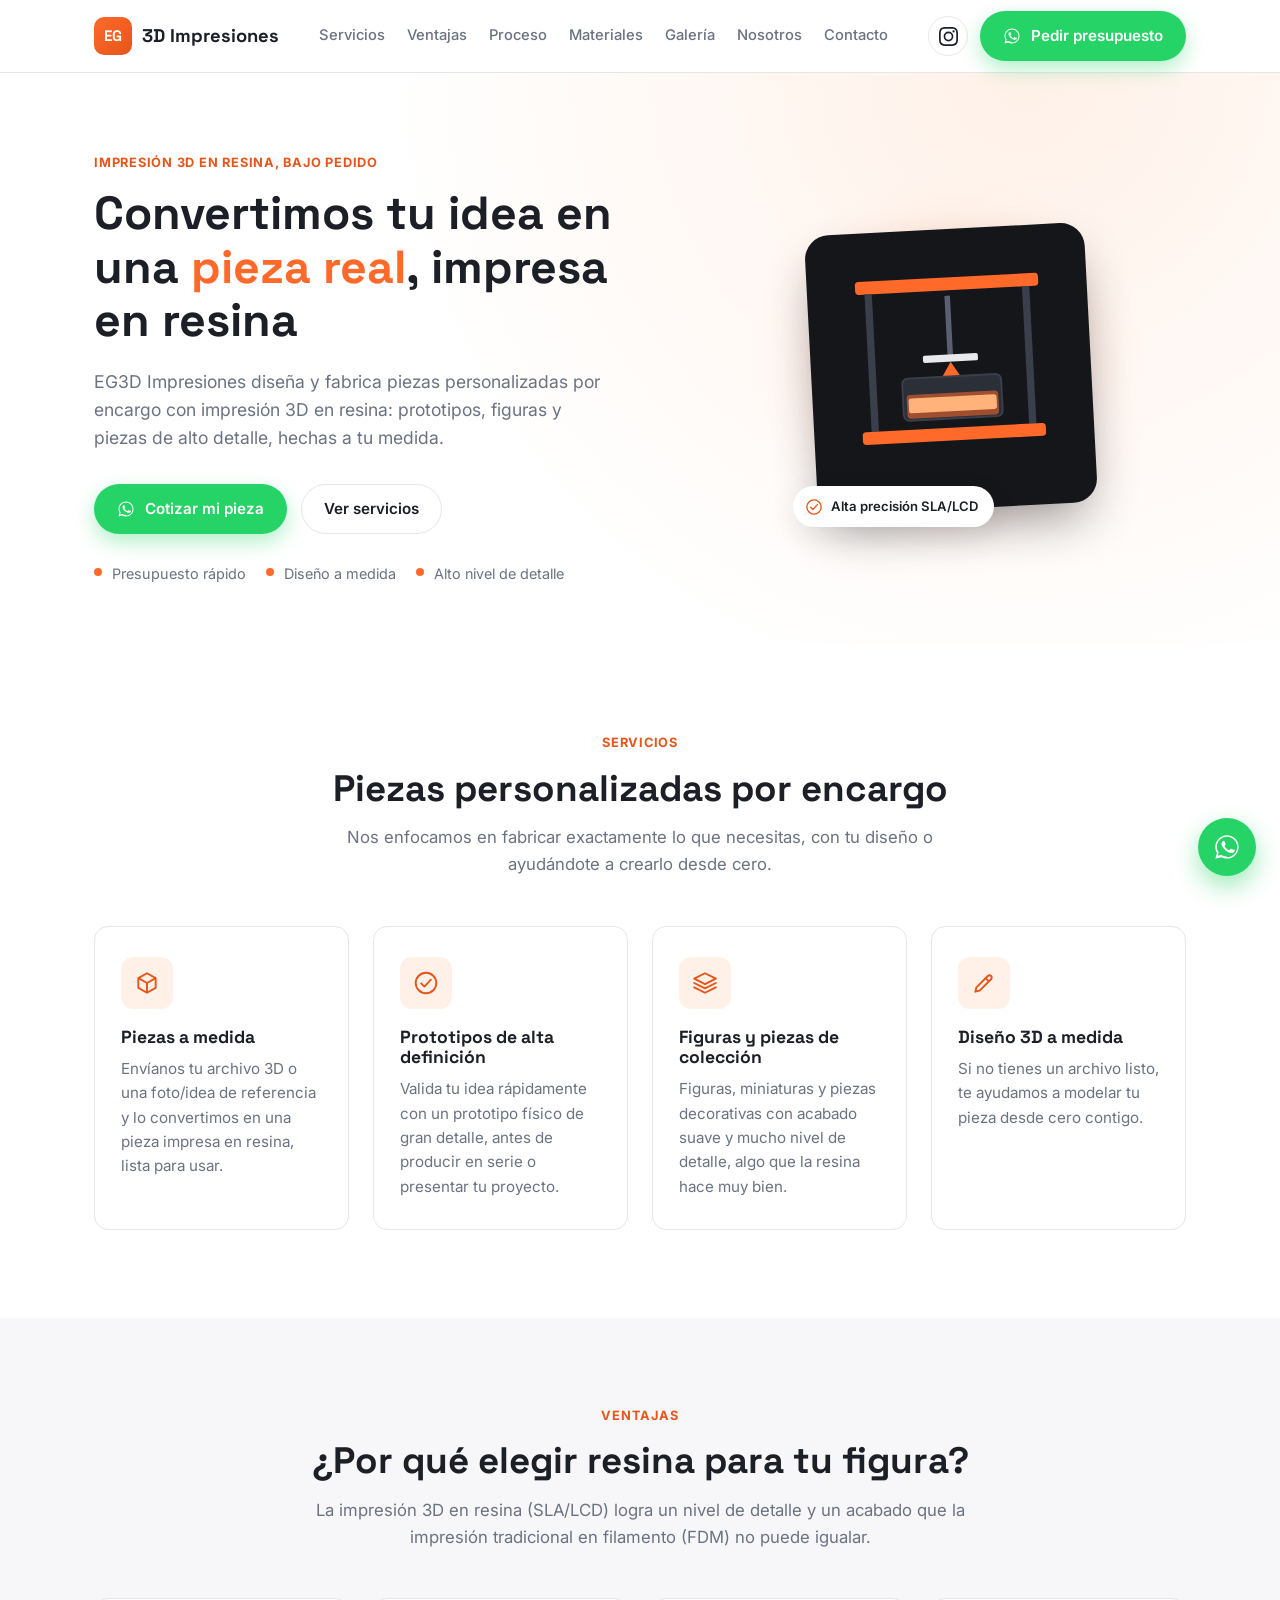
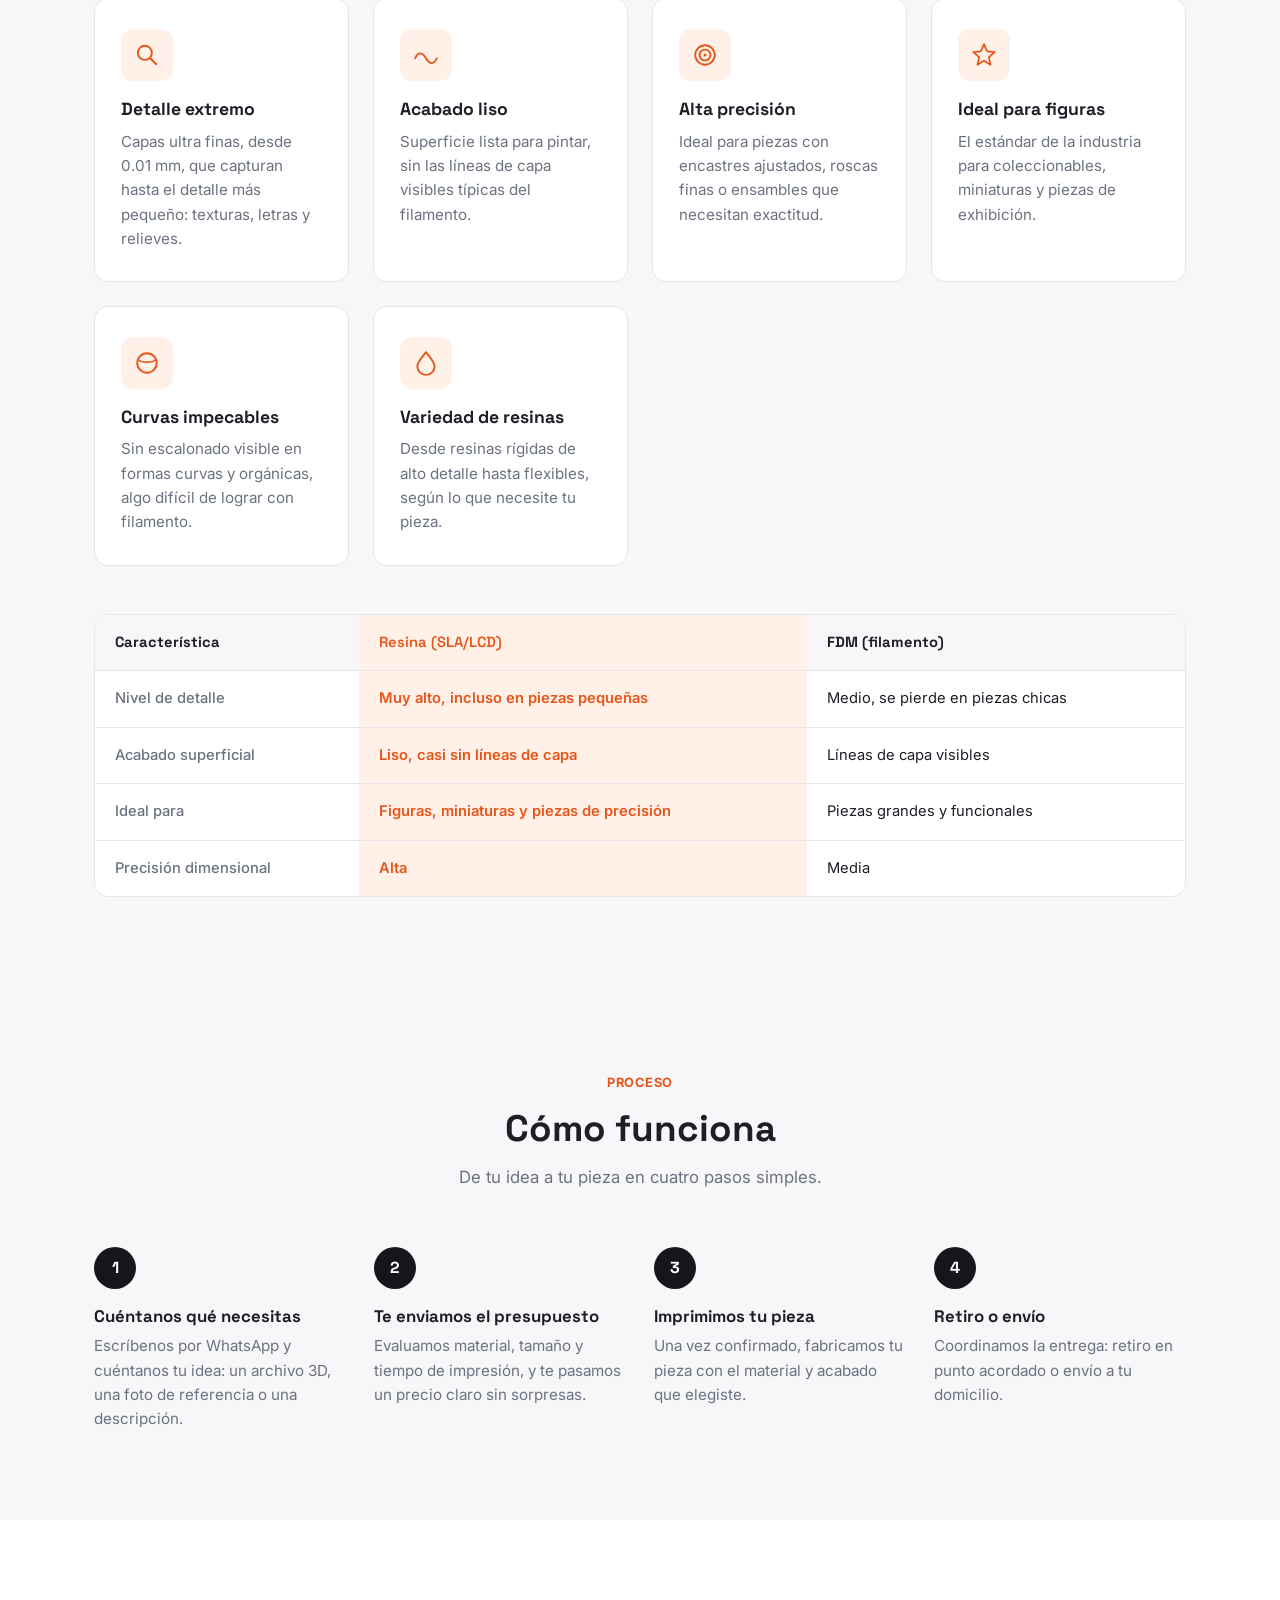
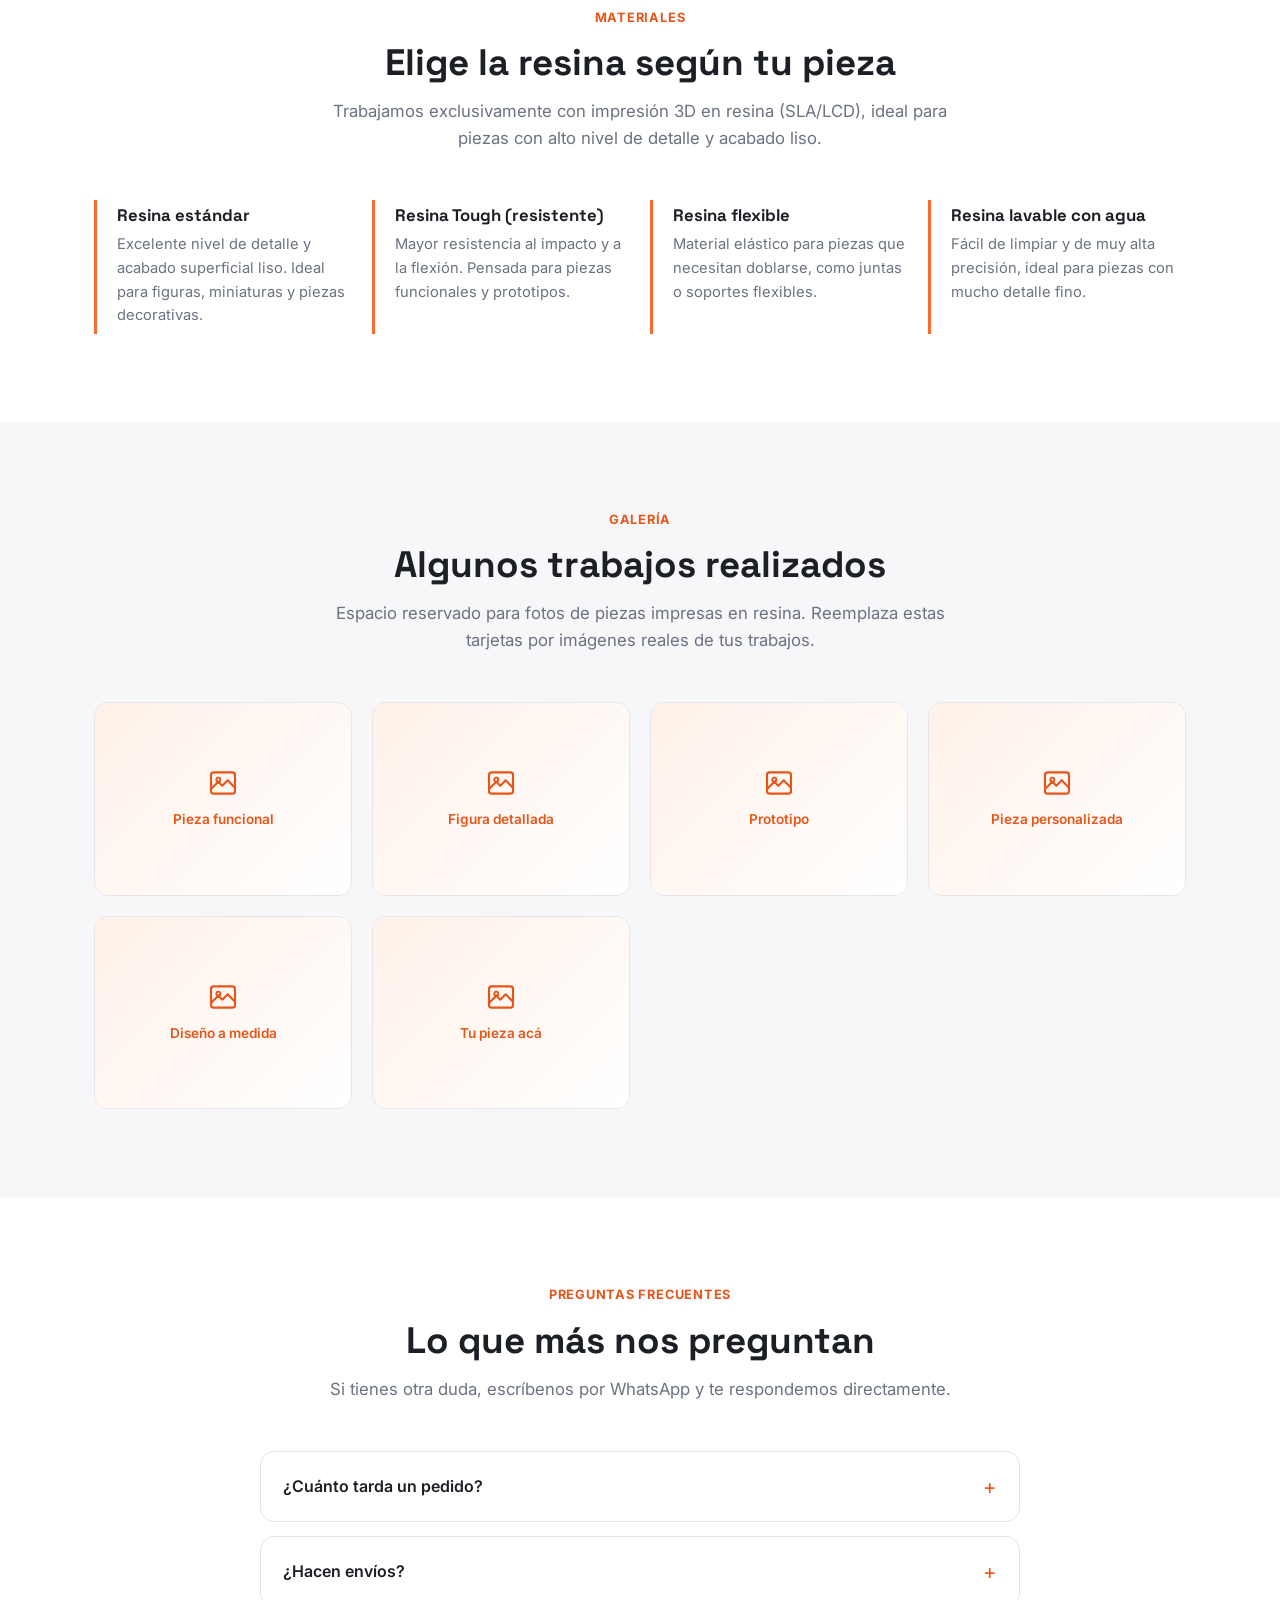
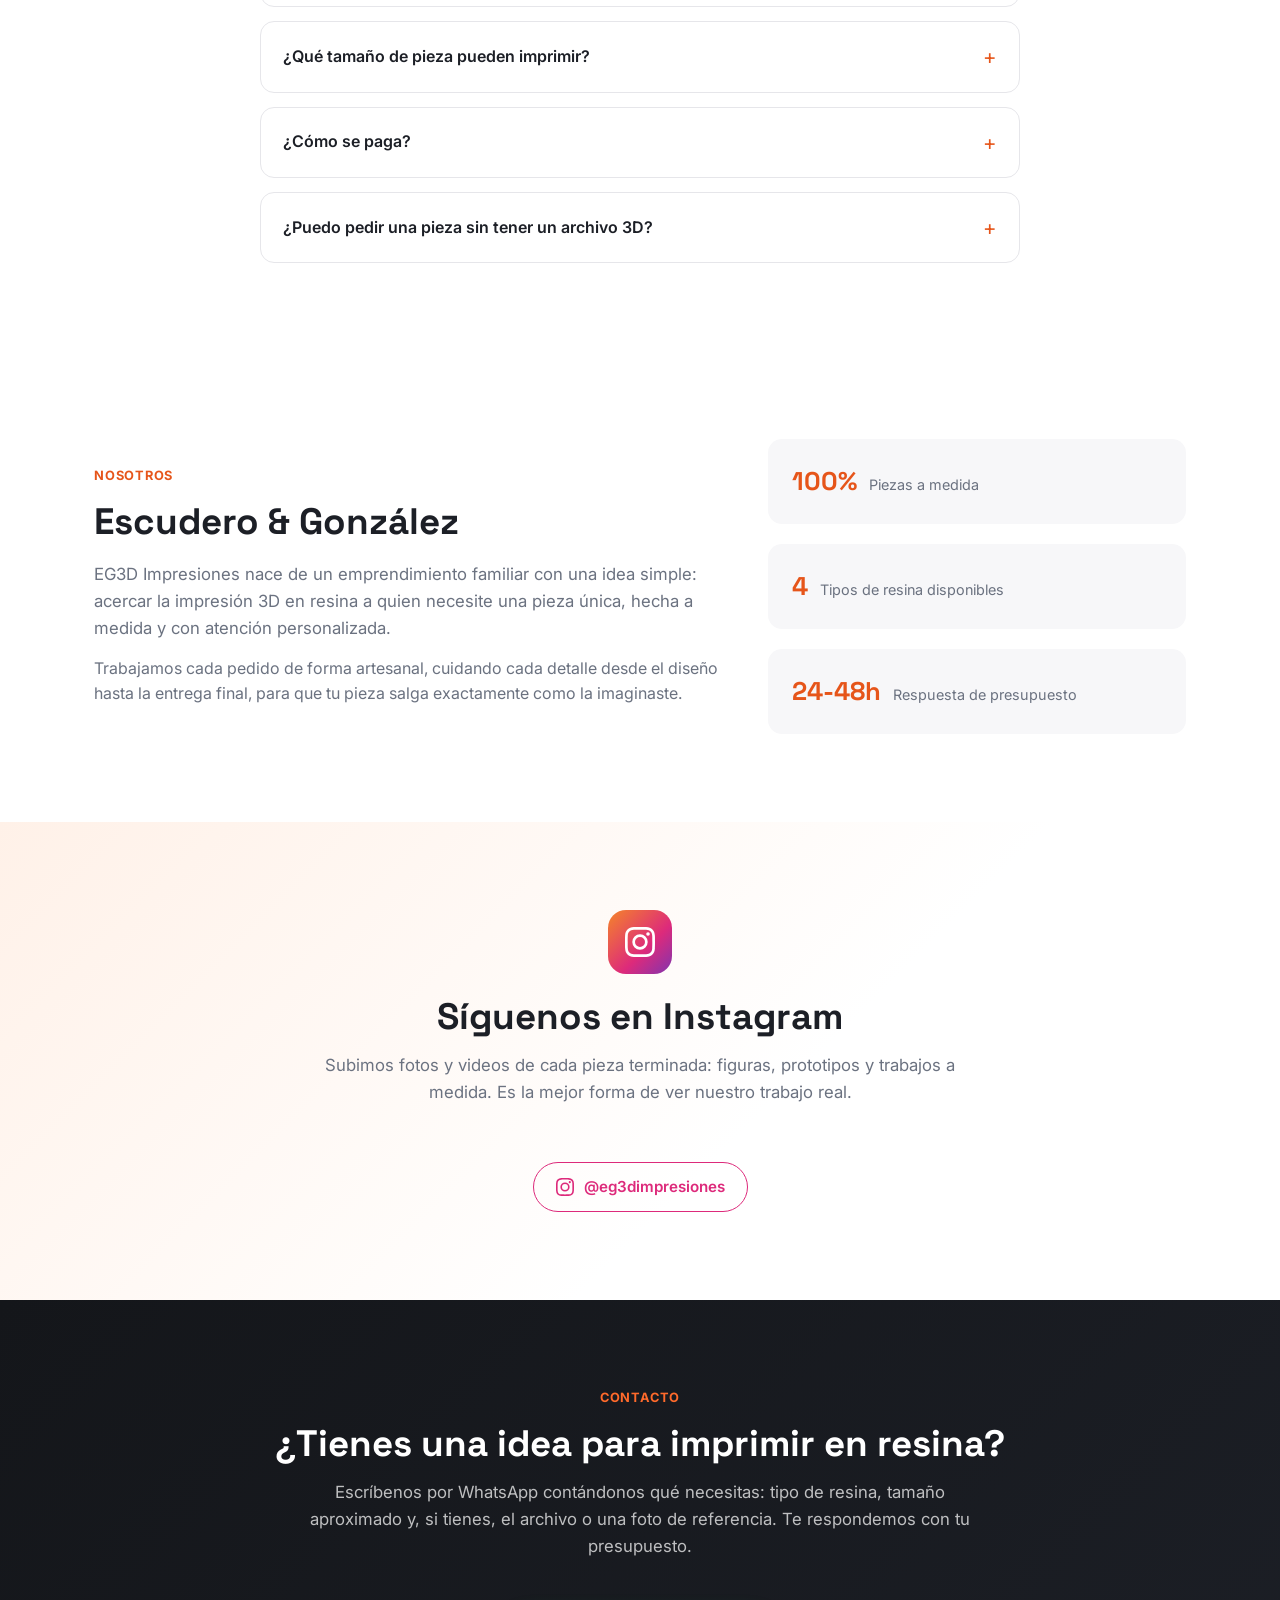
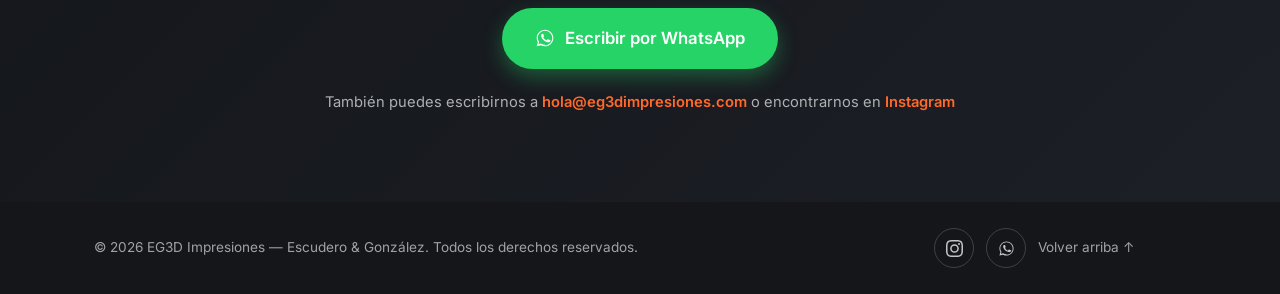
==== commit 72216253: "Unificar el estilo de íconos y pulir la ilustración del hero El sitio mezclaba íconos sólidos (relle" ====
--- a/index.html
+++ b/index.html
@@ -76,21 +76,28 @@
       </div>
 
       <div class="hero-visual" aria-hidden="true">
-        <div class="printer-card">
-          <svg viewBox="0 0 240 240" width="100%" height="100%">
-            <rect x="20" y="20" width="200" height="14" rx="4" fill="var(--accent)"/>
-            <rect x="30" y="34" width="8" height="150" fill="#3a3f4b"/>
-            <rect x="202" y="34" width="8" height="150" fill="#3a3f4b"/>
-            <rect x="20" y="184" width="200" height="14" rx="4" fill="var(--accent)"/>
-            <rect x="117" y="40" width="6" height="66" fill="#5a6072"/>
-            <g class="resin-lift">
-              <rect x="90" y="104" width="60" height="8" rx="2" fill="#e8e9ec"/>
-              <polygon points="120,112 104,138 136,138" fill="var(--accent)"/>
-            </g>
-            <rect x="66" y="128" width="108" height="46" rx="6" fill="#2b2f38" stroke="#3a3f4b" stroke-width="2"/>
-            <rect x="70" y="146" width="100" height="26" rx="4" fill="var(--accent)" opacity="0.55"/>
-            <rect class="uv-glow" x="72" y="150" width="96" height="16" rx="3" fill="#ffb37a"/>
-          </svg>
+        <div class="printer-card-wrap">
+          <div class="printer-glow"></div>
+          <div class="printer-card">
+            <svg viewBox="0 0 240 240" width="100%" height="100%">
+              <rect x="20" y="20" width="200" height="14" rx="4" fill="var(--accent)"/>
+              <rect x="30" y="34" width="8" height="150" fill="#3a3f4b"/>
+              <rect x="202" y="34" width="8" height="150" fill="#3a3f4b"/>
+              <rect x="20" y="184" width="200" height="14" rx="4" fill="var(--accent)"/>
+              <rect x="117" y="40" width="6" height="66" fill="#5a6072"/>
+              <g class="resin-lift">
+                <rect x="90" y="104" width="60" height="8" rx="2" fill="#e8e9ec"/>
+                <polygon points="120,112 104,138 136,138" fill="var(--accent)"/>
+              </g>
+              <rect x="66" y="128" width="108" height="46" rx="6" fill="#2b2f38" stroke="#3a3f4b" stroke-width="2"/>
+              <rect x="70" y="146" width="100" height="26" rx="4" fill="var(--accent)" opacity="0.55"/>
+              <rect class="uv-glow" x="72" y="150" width="96" height="16" rx="3" fill="#ffb37a"/>
+            </svg>
+          </div>
+          <div class="floating-badge">
+            <svg viewBox="0 0 24 24" width="18" height="18"><circle cx="12" cy="12" r="9.5" fill="none" stroke="currentColor" stroke-width="1.75"/><path d="M7.5 12.3l3 3 6-6.4" fill="none" stroke="currentColor" stroke-width="1.75" stroke-linecap="round" stroke-linejoin="round"/></svg>
+            <span>Alta precisión SLA/LCD</span>
+          </div>
         </div>
       </div>
     </div>
@@ -106,7 +113,7 @@
       <div class="cards-grid">
         <article class="card reveal">
           <div class="card-icon">
-            <svg viewBox="0 0 24 24" width="26" height="26"><path fill="currentColor" d="M12 2 2 7v10l10 5 10-5V7L12 2zm0 2.2 7.3 3.65L12 11.5 4.7 7.85 12 4.2zM4 9.35l7 3.5v7.1l-7-3.5v-7.1zm9 10.6v-7.1l7-3.5v7.1l-7 3.5z"/></svg>
+            <svg viewBox="0 0 24 24" width="26" height="26"><polygon points="12,3 20,7.5 20,16.5 12,21 4,16.5 4,7.5" fill="none" stroke="currentColor" stroke-width="1.75" stroke-linejoin="round"/><polyline points="4,7.5 12,12 20,7.5" fill="none" stroke="currentColor" stroke-width="1.75" stroke-linejoin="round"/><line x1="12" y1="12" x2="12" y2="21" stroke="currentColor" stroke-width="1.75"/></svg>
           </div>
           <h3>Piezas a medida</h3>
           <p>Envíanos tu archivo 3D o una foto/idea de referencia y lo convertimos en una pieza impresa en resina, lista para usar.</p>
@@ -114,7 +121,7 @@
 
         <article class="card reveal">
           <div class="card-icon">
-            <svg viewBox="0 0 24 24" width="26" height="26"><circle cx="12" cy="12" r="9.5" fill="none" stroke="currentColor" stroke-width="1.8"/><path d="M7.5 12.3l3 3 6-6.4" fill="none" stroke="currentColor" stroke-width="1.8" stroke-linecap="round" stroke-linejoin="round"/></svg>
+            <svg viewBox="0 0 24 24" width="26" height="26"><circle cx="12" cy="12" r="9.5" fill="none" stroke="currentColor" stroke-width="1.75"/><path d="M7.5 12.3l3 3 6-6.4" fill="none" stroke="currentColor" stroke-width="1.75" stroke-linecap="round" stroke-linejoin="round"/></svg>
           </div>
           <h3>Prototipos de alta definición</h3>
           <p>Valida tu idea rápidamente con un prototipo físico de gran detalle, antes de producir en serie o presentar tu proyecto.</p>
@@ -122,7 +129,7 @@
 
         <article class="card reveal">
           <div class="card-icon">
-            <svg viewBox="0 0 24 24" width="26" height="26"><path fill="currentColor" d="M12 2 2 8.5v7L12 22l10-6.5v-7L12 2zm0 2.4 7.2 4.67L12 13.73 4.8 9.07 12 4.4zM4 11.13l7 4.54v5.93l-7-4.54v-5.93zm9 10.47v-5.93l7-4.54v5.93l-7 4.54z"/></svg>
+            <svg viewBox="0 0 24 24" width="26" height="26"><path d="M12 3 2 8l10 5 10-5-10-5z" fill="none" stroke="currentColor" stroke-width="1.75" stroke-linejoin="round"/><path d="M2 12l10 5 10-5" fill="none" stroke="currentColor" stroke-width="1.75" stroke-linecap="round" stroke-linejoin="round"/><path d="M2 16l10 5 10-5" fill="none" stroke="currentColor" stroke-width="1.75" stroke-linecap="round" stroke-linejoin="round"/></svg>
           </div>
           <h3>Figuras y piezas de colección</h3>
           <p>Figuras, miniaturas y piezas decorativas con acabado suave y mucho nivel de detalle, algo que la resina hace muy bien.</p>
@@ -130,7 +137,7 @@
 
         <article class="card reveal">
           <div class="card-icon">
-            <svg viewBox="0 0 24 24" width="26" height="26"><path fill="currentColor" d="M3 17.25V21h3.75L17.81 9.94l-3.75-3.75L3 17.25zM20.71 7.04a1 1 0 0 0 0-1.41l-2.34-2.34a1 1 0 0 0-1.41 0l-1.83 1.83 3.75 3.75 1.83-1.83z"/></svg>
+            <svg viewBox="0 0 24 24" width="26" height="26"><path d="M4 20l1-4L15.5 5.5a2.1 2.1 0 0 1 3 3L8 19l-4 1z" fill="none" stroke="currentColor" stroke-width="1.75" stroke-linecap="round" stroke-linejoin="round"/><line x1="13.5" y1="7.5" x2="16.5" y2="10.5" stroke="currentColor" stroke-width="1.75" stroke-linecap="round"/></svg>
           </div>
           <h3>Diseño 3D a medida</h3>
           <p>Si no tienes un archivo listo, te ayudamos a modelar tu pieza desde cero contigo.</p>
@@ -149,7 +156,7 @@
       <div class="cards-grid advantages-grid">
         <article class="card reveal">
           <div class="card-icon">
-            <svg viewBox="0 0 24 24" width="26" height="26"><circle cx="10" cy="10" r="6.5" fill="none" stroke="currentColor" stroke-width="1.8"/><line x1="14.8" y1="14.8" x2="20.5" y2="20.5" stroke="currentColor" stroke-width="1.8" stroke-linecap="round"/></svg>
+            <svg viewBox="0 0 24 24" width="26" height="26"><circle cx="10" cy="10" r="6.5" fill="none" stroke="currentColor" stroke-width="1.75"/><line x1="14.8" y1="14.8" x2="20.5" y2="20.5" stroke="currentColor" stroke-width="1.75" stroke-linecap="round"/></svg>
           </div>
           <h3>Detalle extremo</h3>
           <p>Capas ultra finas, desde 0.01 mm, que capturan hasta el detalle más pequeño: texturas, letras y relieves.</p>
@@ -157,7 +164,7 @@
 
         <article class="card reveal">
           <div class="card-icon">
-            <svg viewBox="0 0 24 24" width="26" height="26"><path d="M2 15c2.5-6 6.5-6 10 0s7.5 6 10 0" fill="none" stroke="currentColor" stroke-width="1.8" stroke-linecap="round"/></svg>
+            <svg viewBox="0 0 24 24" width="26" height="26"><path d="M2 15c2.5-6 6.5-6 10 0s7.5 6 10 0" fill="none" stroke="currentColor" stroke-width="1.75" stroke-linecap="round"/></svg>
           </div>
           <h3>Acabado liso</h3>
           <p>Superficie lista para pintar, sin las líneas de capa visibles típicas del filamento.</p>
@@ -165,7 +172,7 @@
 
         <article class="card reveal">
           <div class="card-icon">
-            <svg viewBox="0 0 24 24" width="26" height="26"><circle cx="12" cy="12" r="9" fill="none" stroke="currentColor" stroke-width="1.6"/><circle cx="12" cy="12" r="5" fill="none" stroke="currentColor" stroke-width="1.6"/><circle cx="12" cy="12" r="1.4" fill="currentColor"/></svg>
+            <svg viewBox="0 0 24 24" width="26" height="26"><circle cx="12" cy="12" r="9" fill="none" stroke="currentColor" stroke-width="1.75"/><circle cx="12" cy="12" r="5" fill="none" stroke="currentColor" stroke-width="1.75"/><circle cx="12" cy="12" r="1.4" fill="currentColor"/></svg>
           </div>
           <h3>Alta precisión</h3>
           <p>Ideal para piezas con encastres ajustados, roscas finas o ensambles que necesitan exactitud.</p>
@@ -173,7 +180,7 @@
 
         <article class="card reveal">
           <div class="card-icon">
-            <svg viewBox="0 0 24 24" width="26" height="26"><polygon fill="currentColor" points="12,2 14.9,8.6 22,9.3 16.5,14 18,21 12,17.3 6,21 7.5,14 2,9.3 9.1,8.6"/></svg>
+            <svg viewBox="0 0 24 24" width="26" height="26"><polygon points="12,2 14.9,8.6 22,9.3 16.5,14 18,21 12,17.3 6,21 7.5,14 2,9.3 9.1,8.6" fill="none" stroke="currentColor" stroke-width="1.6" stroke-linejoin="round"/></svg>
           </div>
           <h3>Ideal para figuras</h3>
           <p>El estándar de la industria para coleccionables, miniaturas y piezas de exhibición.</p>
@@ -181,7 +188,7 @@
 
         <article class="card reveal">
           <div class="card-icon">
-            <svg viewBox="0 0 24 24" width="26" height="26"><circle cx="12" cy="12" r="9" fill="none" stroke="currentColor" stroke-width="1.6"/><path d="M4 9c3 3 13 3 16 0" fill="none" stroke="currentColor" stroke-width="1.4" stroke-linecap="round"/></svg>
+            <svg viewBox="0 0 24 24" width="26" height="26"><circle cx="12" cy="12" r="9" fill="none" stroke="currentColor" stroke-width="1.75"/><path d="M4 9c3 3 13 3 16 0" fill="none" stroke="currentColor" stroke-width="1.6" stroke-linecap="round"/></svg>
           </div>
           <h3>Curvas impecables</h3>
           <p>Sin escalonado visible en formas curvas y orgánicas, algo difícil de lograr con filamento.</p>
@@ -189,7 +196,7 @@
 
         <article class="card reveal">
           <div class="card-icon">
-            <svg viewBox="0 0 24 24" width="26" height="26"><path fill="currentColor" d="M12 2c-4 5-8 9.2-8 13a8 8 0 0 0 16 0c0-3.8-4-8-8-13z"/></svg>
+            <svg viewBox="0 0 24 24" width="26" height="26"><path d="M12 2c-4 5-8 9.2-8 13a8 8 0 0 0 16 0c0-3.8-4-8-8-13z" fill="none" stroke="currentColor" stroke-width="1.75" stroke-linejoin="round"/></svg>
           </div>
           <h3>Variedad de resinas</h3>
           <p>Desde resinas rígidas de alto detalle hasta flexibles, según lo que necesite tu pieza.</p>
@@ -302,37 +309,37 @@
       <div class="gallery-grid">
         <div class="gallery-item reveal">
           <div class="gallery-placeholder">
-            <svg viewBox="0 0 24 24" width="32" height="32"><path fill="currentColor" d="M21 19V5c0-1.1-.9-2-2-2H5c-1.1 0-2 .9-2 2v14c0 1.1.9 2 2 2h14c1.1 0 2-.9 2-2zM8.5 13.5l2.5 3.01L14.5 12l4.5 6H5l3.5-4.5z"/></svg>
+            <svg viewBox="0 0 24 24" width="32" height="32"><rect x="3" y="4" width="18" height="16" rx="2" fill="none" stroke="currentColor" stroke-width="1.6"/><circle cx="8.5" cy="9.5" r="1.5" fill="none" stroke="currentColor" stroke-width="1.4"/><path d="M21 15.5l-5.5-5.5-4 4-3-3-5.5 5.5" fill="none" stroke="currentColor" stroke-width="1.6" stroke-linecap="round" stroke-linejoin="round"/></svg>
             <span>Pieza funcional</span>
           </div>
         </div>
         <div class="gallery-item reveal">
           <div class="gallery-placeholder">
-            <svg viewBox="0 0 24 24" width="32" height="32"><path fill="currentColor" d="M21 19V5c0-1.1-.9-2-2-2H5c-1.1 0-2 .9-2 2v14c0 1.1.9 2 2 2h14c1.1 0 2-.9 2-2zM8.5 13.5l2.5 3.01L14.5 12l4.5 6H5l3.5-4.5z"/></svg>
+            <svg viewBox="0 0 24 24" width="32" height="32"><rect x="3" y="4" width="18" height="16" rx="2" fill="none" stroke="currentColor" stroke-width="1.6"/><circle cx="8.5" cy="9.5" r="1.5" fill="none" stroke="currentColor" stroke-width="1.4"/><path d="M21 15.5l-5.5-5.5-4 4-3-3-5.5 5.5" fill="none" stroke="currentColor" stroke-width="1.6" stroke-linecap="round" stroke-linejoin="round"/></svg>
             <span>Figura detallada</span>
           </div>
         </div>
         <div class="gallery-item reveal">
           <div class="gallery-placeholder">
-            <svg viewBox="0 0 24 24" width="32" height="32"><path fill="currentColor" d="M21 19V5c0-1.1-.9-2-2-2H5c-1.1 0-2 .9-2 2v14c0 1.1.9 2 2 2h14c1.1 0 2-.9 2-2zM8.5 13.5l2.5 3.01L14.5 12l4.5 6H5l3.5-4.5z"/></svg>
+            <svg viewBox="0 0 24 24" width="32" height="32"><rect x="3" y="4" width="18" height="16" rx="2" fill="none" stroke="currentColor" stroke-width="1.6"/><circle cx="8.5" cy="9.5" r="1.5" fill="none" stroke="currentColor" stroke-width="1.4"/><path d="M21 15.5l-5.5-5.5-4 4-3-3-5.5 5.5" fill="none" stroke="currentColor" stroke-width="1.6" stroke-linecap="round" stroke-linejoin="round"/></svg>
             <span>Prototipo</span>
           </div>
         </div>
         <div class="gallery-item reveal">
           <div class="gallery-placeholder">
-            <svg viewBox="0 0 24 24" width="32" height="32"><path fill="currentColor" d="M21 19V5c0-1.1-.9-2-2-2H5c-1.1 0-2 .9-2 2v14c0 1.1.9 2 2 2h14c1.1 0 2-.9 2-2zM8.5 13.5l2.5 3.01L14.5 12l4.5 6H5l3.5-4.5z"/></svg>
+            <svg viewBox="0 0 24 24" width="32" height="32"><rect x="3" y="4" width="18" height="16" rx="2" fill="none" stroke="currentColor" stroke-width="1.6"/><circle cx="8.5" cy="9.5" r="1.5" fill="none" stroke="currentColor" stroke-width="1.4"/><path d="M21 15.5l-5.5-5.5-4 4-3-3-5.5 5.5" fill="none" stroke="currentColor" stroke-width="1.6" stroke-linecap="round" stroke-linejoin="round"/></svg>
             <span>Pieza personalizada</span>
           </div>
         </div>
         <div class="gallery-item reveal">
           <div class="gallery-placeholder">
-            <svg viewBox="0 0 24 24" width="32" height="32"><path fill="currentColor" d="M21 19V5c0-1.1-.9-2-2-2H5c-1.1 0-2 .9-2 2v14c0 1.1.9 2 2 2h14c1.1 0 2-.9 2-2zM8.5 13.5l2.5 3.01L14.5 12l4.5 6H5l3.5-4.5z"/></svg>
+            <svg viewBox="0 0 24 24" width="32" height="32"><rect x="3" y="4" width="18" height="16" rx="2" fill="none" stroke="currentColor" stroke-width="1.6"/><circle cx="8.5" cy="9.5" r="1.5" fill="none" stroke="currentColor" stroke-width="1.4"/><path d="M21 15.5l-5.5-5.5-4 4-3-3-5.5 5.5" fill="none" stroke="currentColor" stroke-width="1.6" stroke-linecap="round" stroke-linejoin="round"/></svg>
             <span>Diseño a medida</span>
           </div>
         </div>
         <div class="gallery-item reveal">
           <div class="gallery-placeholder">
-            <svg viewBox="0 0 24 24" width="32" height="32"><path fill="currentColor" d="M21 19V5c0-1.1-.9-2-2-2H5c-1.1 0-2 .9-2 2v14c0 1.1.9 2 2 2h14c1.1 0 2-.9 2-2zM8.5 13.5l2.5 3.01L14.5 12l4.5 6H5l3.5-4.5z"/></svg>
+            <svg viewBox="0 0 24 24" width="32" height="32"><rect x="3" y="4" width="18" height="16" rx="2" fill="none" stroke="currentColor" stroke-width="1.6"/><circle cx="8.5" cy="9.5" r="1.5" fill="none" stroke="currentColor" stroke-width="1.4"/><path d="M21 15.5l-5.5-5.5-4 4-3-3-5.5 5.5" fill="none" stroke="currentColor" stroke-width="1.6" stroke-linecap="round" stroke-linejoin="round"/></svg>
             <span>Tu pieza acá</span>
           </div>
         </div>
--- a/css/style.css
+++ b/css/style.css
@@ -251,15 +251,52 @@
 
 .hero-visual { display: flex; justify-content: center; }
 
+.printer-card-wrap {
+  position: relative;
+  width: 280px;
+  max-width: 100%;
+}
+
+.printer-glow {
+  position: absolute;
+  inset: -30px;
+  background: radial-gradient(circle, rgba(255, 106, 43, 0.35), rgba(255, 106, 43, 0) 70%);
+  filter: blur(20px);
+  z-index: 0;
+}
+
 .printer-card {
+  position: relative;
+  z-index: 1;
   width: 280px;
   max-width: 100%;
   aspect-ratio: 1;
   background: var(--dark);
   border-radius: 24px;
   padding: 30px;
+  box-shadow: 0 24px 50px -12px rgba(20, 22, 26, 0.45);
+  transform: rotate(-3deg);
+  transition: transform 0.35s ease;
+}
+.printer-card-wrap:hover .printer-card { transform: rotate(0deg); }
+
+.floating-badge {
+  position: absolute;
+  z-index: 2;
+  left: -18px;
+  bottom: -18px;
+  display: flex;
+  align-items: center;
+  gap: 8px;
+  background: var(--white);
+  color: var(--text);
+  border-radius: 999px;
+  padding: 10px 16px 10px 12px;
   box-shadow: var(--shadow);
-}
+  font-size: 0.82rem;
+  font-weight: 600;
+}
+.floating-badge svg { color: var(--accent-dark); flex-shrink: 0; }
 
 .resin-lift {
   animation: resinLift 3s ease-in-out infinite;
@@ -641,8 +678,9 @@
 /* Responsive */
 @media (max-width: 900px) {
   .hero-inner, .about-inner { grid-template-columns: 1fr; }
-  .hero-visual { order: -1; }
-  .printer-card { width: 220px; margin: 0 auto; }
+  .hero-visual { order: -1; margin-bottom: 12px; }
+  .printer-card-wrap { width: 220px; margin: 0 auto; }
+  .printer-card { width: 220px; }
 }
 
 @media (max-width: 1040px) {
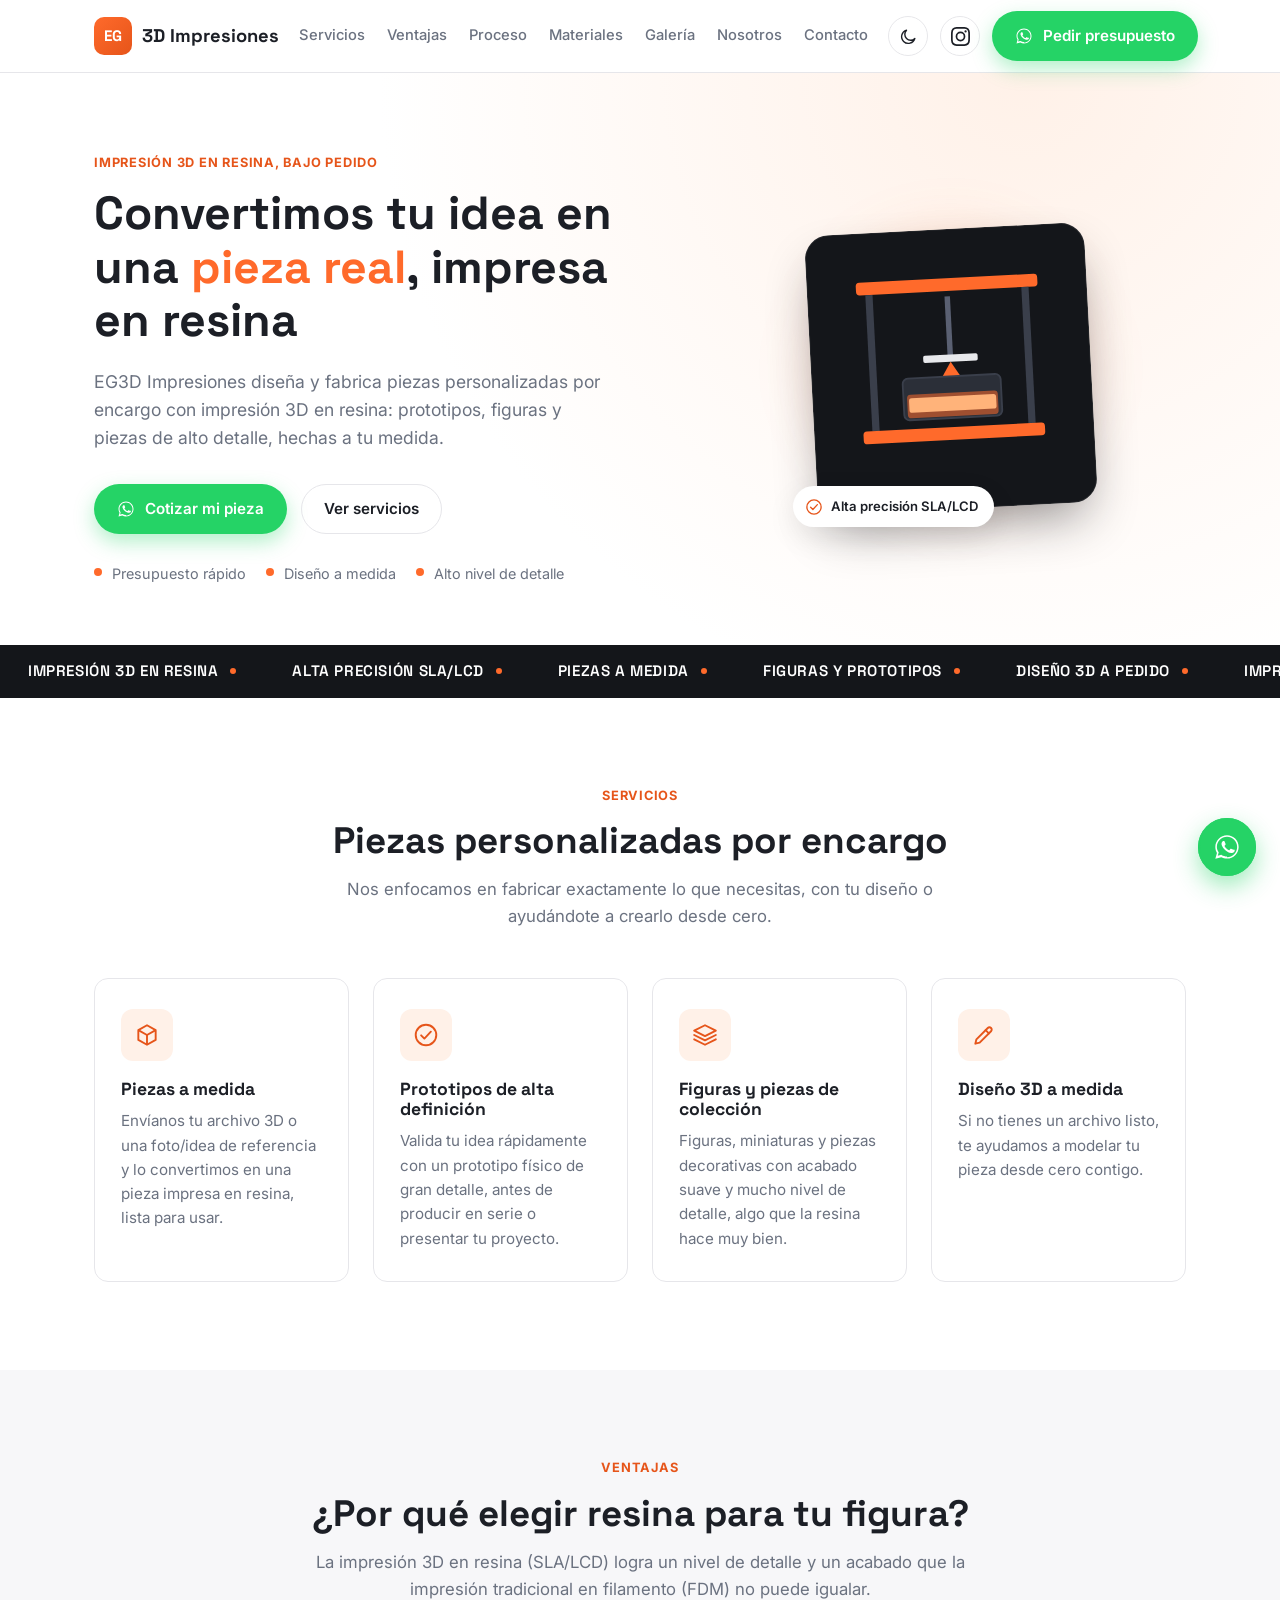
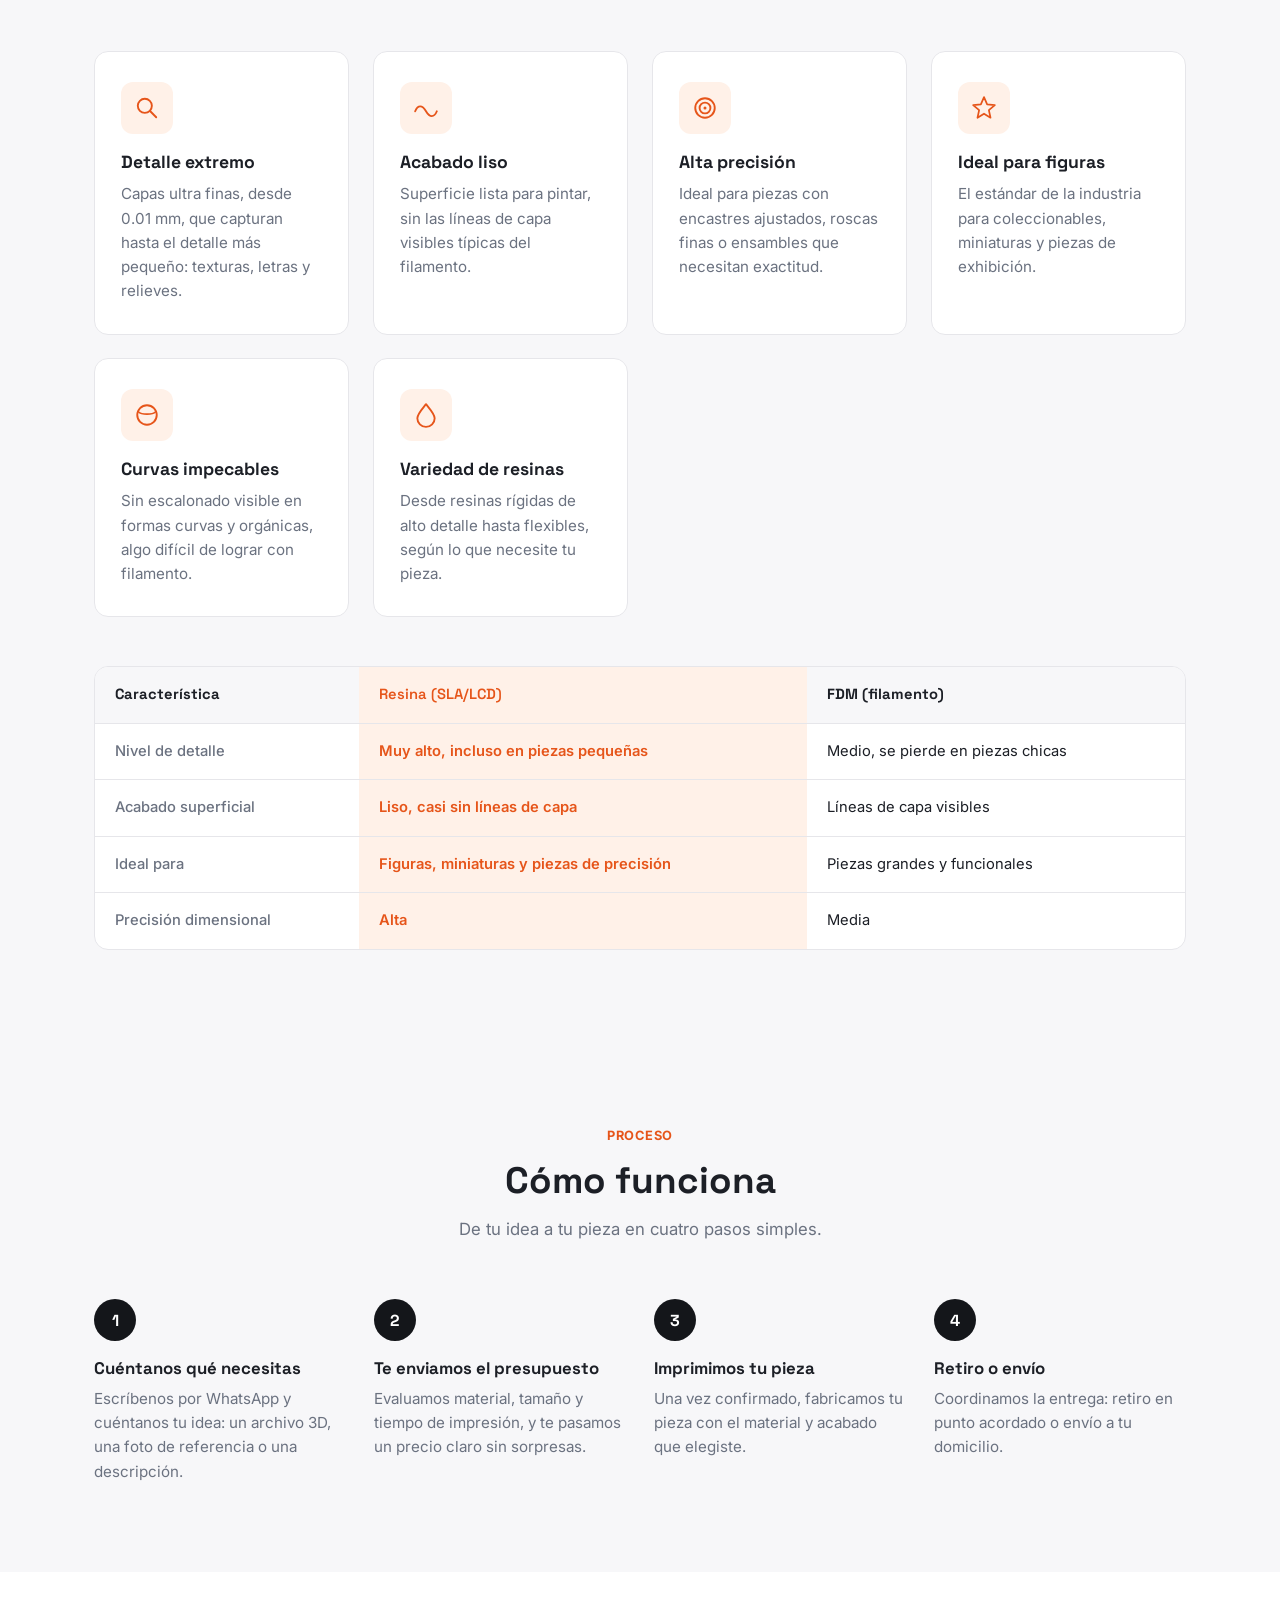
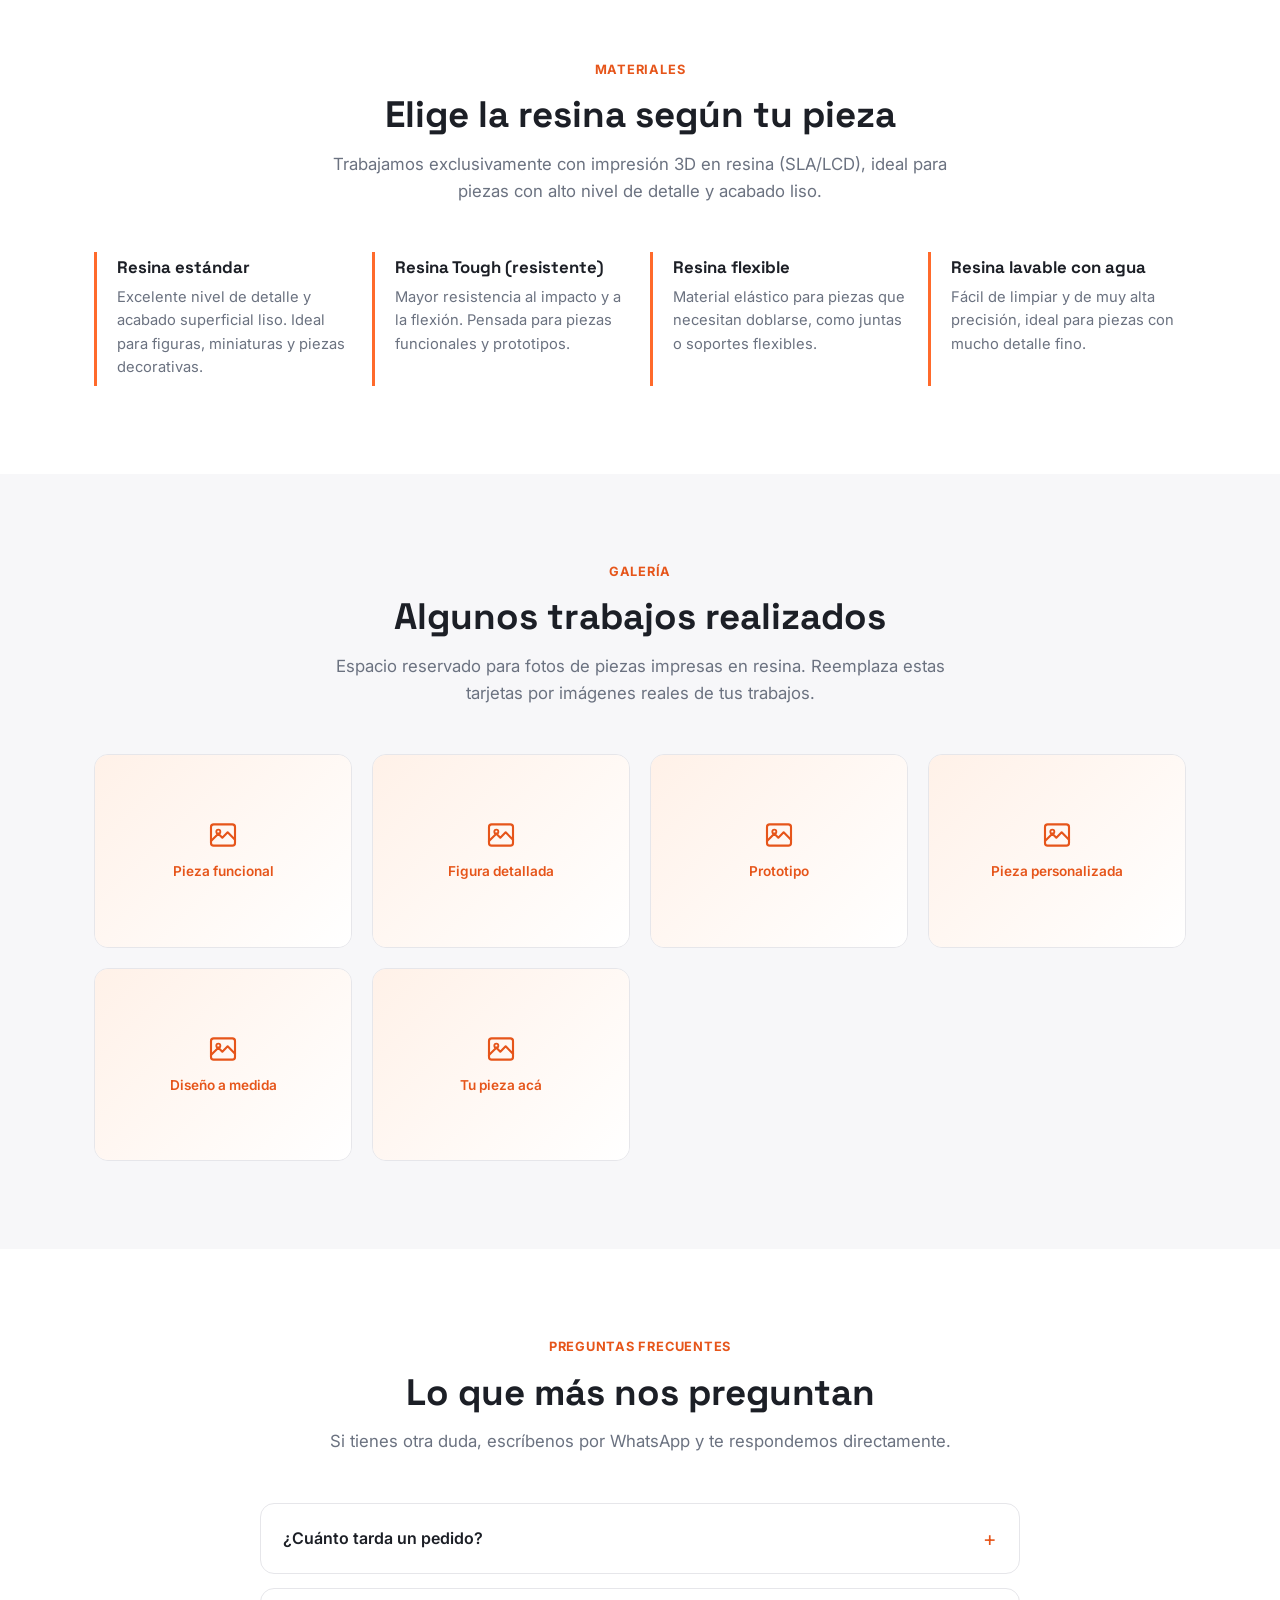
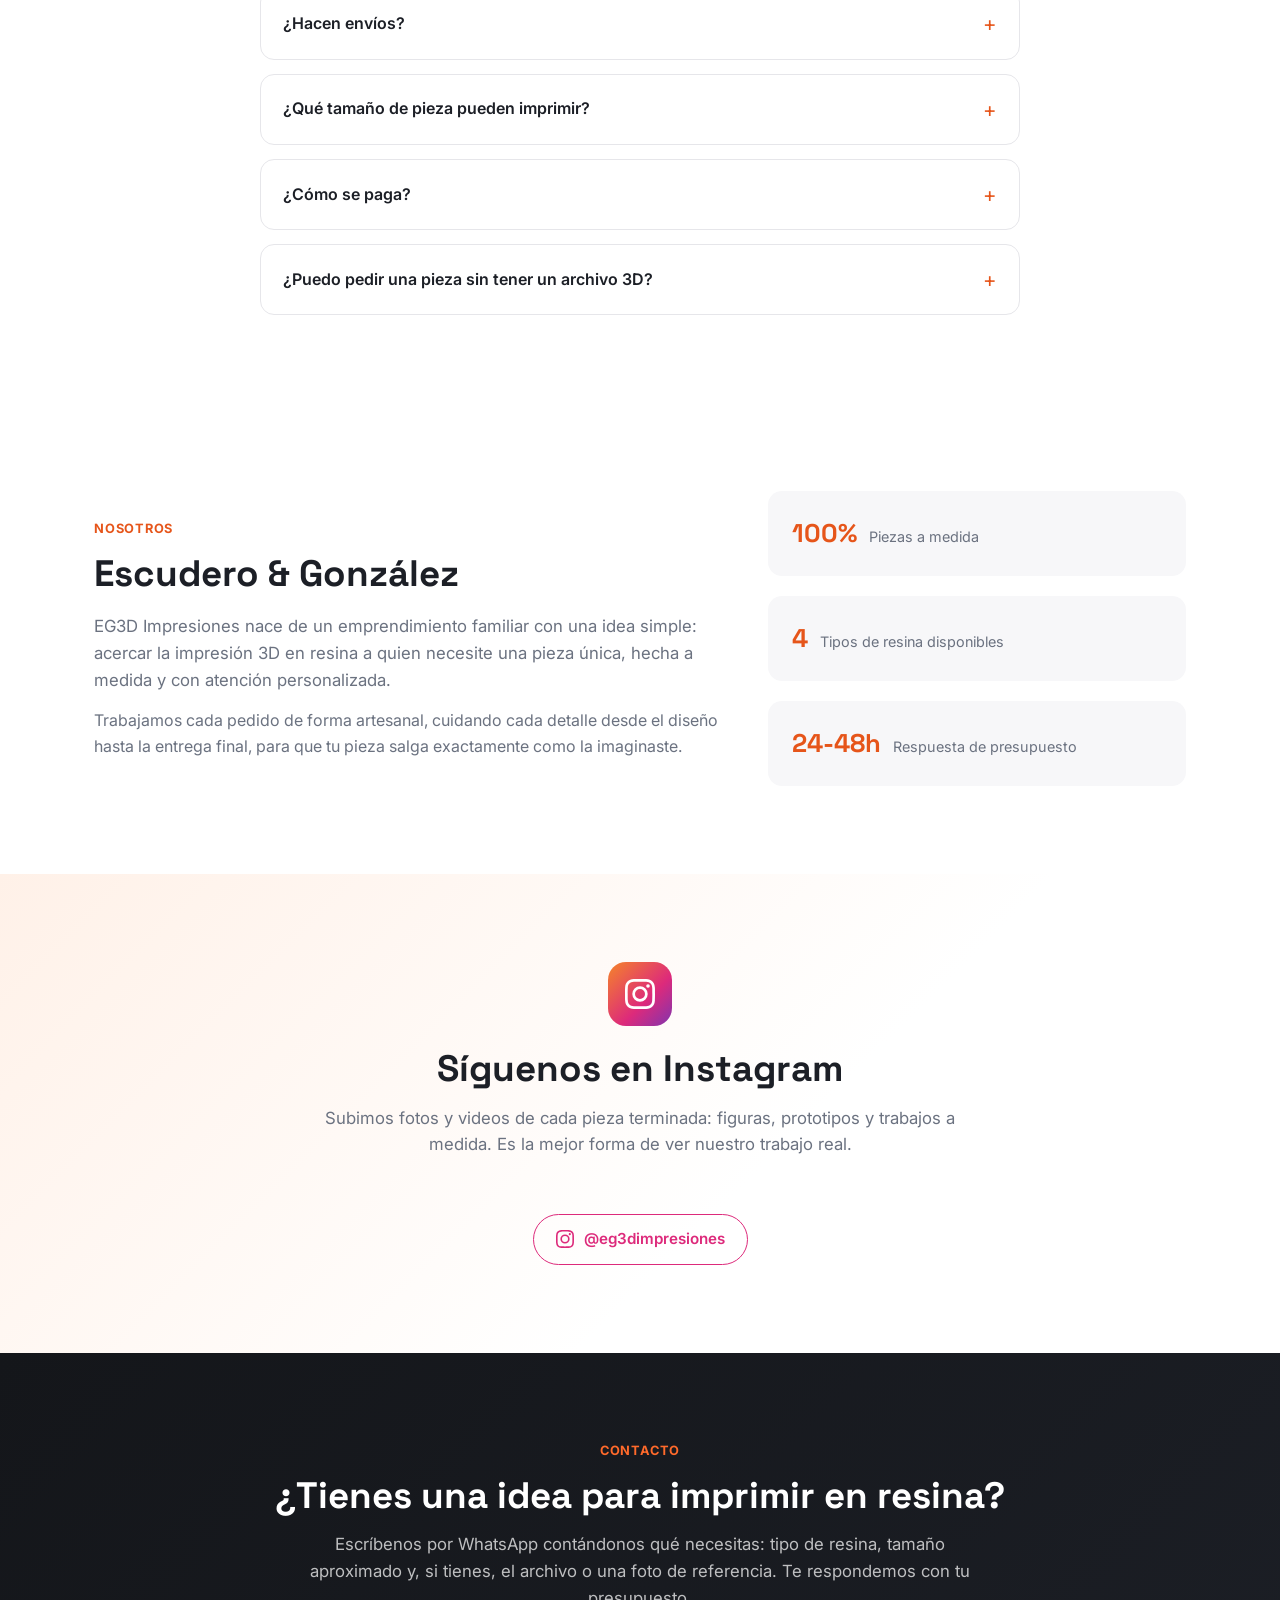
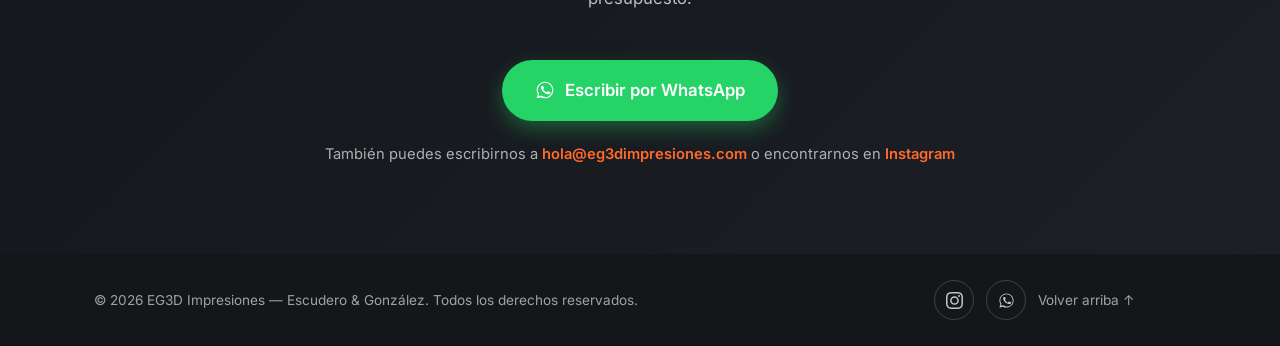
==== commit 2b8cd3d4: "Agregar modo oscuro y elementos interactivos al diseño - Modo oscuro con botón en el header (sol/lun" ====
--- a/index.html
+++ b/index.html
@@ -3,20 +3,42 @@
 <head>
 <meta charset="UTF-8">
 <meta name="viewport" content="width=device-width, initial-scale=1.0">
+<script>
+(function () {
+  try {
+    var saved = localStorage.getItem("theme");
+    if (saved === "dark" || saved === "light") {
+      document.documentElement.setAttribute("data-theme", saved);
+    }
+  } catch (e) {}
+})();
+</script>
 <title>EG3D Impresiones | Impresión 3D en resina a medida</title>
 <meta name="description" content="EG3D Impresiones - Piezas personalizadas por encargo con impresión 3D en resina. Prototipos, figuras y diseños a medida, con alto nivel de detalle. Pide tu presupuesto por WhatsApp.">
 <meta property="og:type" content="website">
 <meta property="og:site_name" content="EG3D Impresiones">
 <meta property="og:title" content="EG3D Impresiones | Impresión 3D en resina a medida">
-<meta property="og:description" content="Piezas, figuras y prototipos personalizados por encargo, impresos en resina con alto nivel de detalle. Pedí tu presupuesto por WhatsApp.">
+<meta property="og:description" content="Piezas, figuras y prototipos personalizados por encargo, impresos en resina con alto nivel de detalle. Pide tu presupuesto por WhatsApp.">
+<meta property="og:url" content="https://samurai2004gesc-del.github.io/Emprendimiento-Impresion-3D/">
 <meta name="twitter:card" content="summary">
 <meta name="twitter:title" content="EG3D Impresiones | Impresión 3D en resina a medida">
 <meta name="twitter:description" content="Piezas, figuras y prototipos personalizados por encargo, impresos en resina con alto nivel de detalle.">
+<link rel="canonical" href="https://samurai2004gesc-del.github.io/Emprendimiento-Impresion-3D/">
 <link rel="icon" href="img/favicon.svg" type="image/svg+xml">
 <link rel="preconnect" href="https://fonts.googleapis.com">
 <link rel="preconnect" href="https://fonts.gstatic.com" crossorigin>
 <link href="https://fonts.googleapis.com/css2?family=Space+Grotesk:wght@500;600;700&family=Inter:wght@400;500;600;700&display=swap" rel="stylesheet">
 <link rel="stylesheet" href="css/style.css">
+<script type="application/ld+json">
+{
+  "@context": "https://schema.org",
+  "@type": "LocalBusiness",
+  "name": "EG3D Impresiones",
+  "description": "Impresión 3D en resina por encargo: piezas personalizadas, prototipos, figuras y diseños a medida.",
+  "url": "https://samurai2004gesc-del.github.io/Emprendimiento-Impresion-3D/",
+  "image": "https://samurai2004gesc-del.github.io/Emprendimiento-Impresion-3D/img/favicon.svg"
+}
+</script>
 </head>
 <body>
 
@@ -37,6 +59,10 @@
     </nav>
 
     <div class="header-actions">
+      <button class="icon-btn theme-toggle" id="themeToggle" type="button" aria-label="Cambiar a modo oscuro">
+        <svg class="icon-moon" viewBox="0 0 24 24" width="19" height="19" fill="none" stroke="currentColor" stroke-width="1.75" stroke-linecap="round" stroke-linejoin="round" aria-hidden="true"><path d="M20 14.5A8.5 8.5 0 1 1 9.5 4a6.5 6.5 0 0 0 10.5 10.5z"/></svg>
+        <svg class="icon-sun" viewBox="0 0 24 24" width="19" height="19" fill="none" stroke="currentColor" stroke-width="1.75" stroke-linecap="round" stroke-linejoin="round" aria-hidden="true"><circle cx="12" cy="12" r="4.5"/><path d="M12 2.5v2.5M12 19v2.5M4.5 12H2M22 12h-2.5M5.5 5.5 7 7M17 17l1.5 1.5M18.5 5.5 17 7M7 17l-1.5 1.5"/></svg>
+      </button>
       <a href="#" class="icon-btn" data-ig-link target="_blank" rel="noopener" aria-label="Seguinos en Instagram">
         <svg viewBox="0 0 24 24" width="19" height="19" fill="currentColor" aria-hidden="true"><path d="M12 2.163c3.204 0 3.584.012 4.85.07 3.252.148 4.771 1.691 4.919 4.919.058 1.265.069 1.645.069 4.849 0 3.205-.012 3.584-.069 4.849-.149 3.225-1.664 4.771-4.919 4.919-1.266.058-1.644.07-4.85.07-3.204 0-3.584-.012-4.849-.07-3.26-.149-4.771-1.699-4.919-4.92-.058-1.265-.07-1.644-.07-4.849 0-3.204.013-3.583.07-4.849.149-3.227 1.664-4.771 4.919-4.919 1.266-.057 1.645-.069 4.849-.069zm0-2.163c-3.259 0-3.667.014-4.947.072-4.358.2-6.78 2.618-6.98 6.98-.059 1.281-.073 1.689-.073 4.948 0 3.259.014 3.668.072 4.948.2 4.358 2.618 6.78 6.98 6.98 1.281.058 1.689.072 4.948.072 3.259 0 3.668-.014 4.948-.072 4.354-.2 6.782-2.618 6.979-6.98.059-1.28.073-1.689.073-4.948 0-3.259-.014-3.667-.072-4.947-.196-4.354-2.617-6.78-6.979-6.98-1.281-.059-1.69-.073-4.949-.073zm0 5.838a6.162 6.162 0 1 0 0 12.324 6.162 6.162 0 0 0 0-12.324zm0 10.162a4 4 0 1 1 0-8 4 4 0 0 1 0 8zm6.406-11.845a1.44 1.44 0 1 0 0 2.881 1.44 1.44 0 0 0 0-2.881z"/></svg>
       </a>
@@ -102,6 +128,22 @@
       </div>
     </div>
   </section>
+
+  <!-- TICKER -->
+  <div class="ticker">
+    <div class="ticker-track">
+      <span class="ticker-item">Impresión 3D en resina</span>
+      <span class="ticker-item">Alta precisión SLA/LCD</span>
+      <span class="ticker-item">Piezas a medida</span>
+      <span class="ticker-item">Figuras y prototipos</span>
+      <span class="ticker-item">Diseño 3D a pedido</span>
+      <span class="ticker-item">Impresión 3D en resina</span>
+      <span class="ticker-item">Alta precisión SLA/LCD</span>
+      <span class="ticker-item">Piezas a medida</span>
+      <span class="ticker-item">Figuras y prototipos</span>
+      <span class="ticker-item">Diseño 3D a pedido</span>
+    </div>
+  </div>
 
   <!-- SERVICIOS -->
   <section id="servicios" class="section">
@@ -390,11 +432,11 @@
       </div>
       <div class="about-stats reveal">
         <div class="stat">
-          <span class="stat-num">100%</span>
+          <span class="stat-num" data-count-to="100" data-suffix="%">0%</span>
           <span class="stat-label">Piezas a medida</span>
         </div>
         <div class="stat">
-          <span class="stat-num">4</span>
+          <span class="stat-num" data-count-to="4" data-suffix="">0</span>
           <span class="stat-label">Tipos de resina disponibles</span>
         </div>
         <div class="stat">
@@ -452,6 +494,7 @@
 </footer>
 
 <a href="#" class="wsp-float" data-wsp-link target="_blank" rel="noopener" aria-label="Contactar por WhatsApp">
+  <span class="wsp-ring" aria-hidden="true"></span>
   <svg viewBox="0 0 24 24" width="28" height="28" fill="currentColor"><path d="M17.5 14.4c-.3-.1-1.6-.8-1.9-.9-.3-.1-.4-.1-.6.1-.2.3-.7.9-.8 1-.2.2-.3.2-.5.1-.3-.1-1.2-.4-2.2-1.4-.8-.7-1.4-1.6-1.5-1.9-.2-.3 0-.5.1-.6.1-.1.3-.3.4-.5.1-.1.2-.3.3-.4.1-.2 0-.3 0-.5s-.6-1.5-.8-2c-.2-.5-.4-.5-.6-.5h-.5c-.2 0-.5.1-.7.3-.2.3-.9.9-.9 2.2s1 2.6 1.1 2.8c.1.2 2 3 4.7 4.2.7.3 1.2.5 1.6.6.7.2 1.3.2 1.8.1.5-.1 1.6-.7 1.9-1.3.2-.6.2-1.1.2-1.3-.1-.1-.3-.2-.6-.3z"/><path d="M12 2C6.5 2 2 6.5 2 12c0 1.9.5 3.6 1.4 5.1L2 22l5.1-1.3c1.4.8 3.1 1.2 4.9 1.2 5.5 0 10-4.5 10-10S17.5 2 12 2zm0 18.1c-1.7 0-3.3-.5-4.6-1.3l-.3-.2-3 .8.8-2.9-.2-.3C3.8 14.9 3.3 13.5 3.3 12c0-4.8 3.9-8.7 8.7-8.7s8.7 3.9 8.7 8.7-3.9 8.8-8.7 8.8z"/></svg>
 </a>
 
--- a/css/style.css
+++ b/css/style.css
@@ -3,16 +3,55 @@
   --accent-dark: #e6551a;
   --dark: #14161a;
   --dark-2: #1c1f26;
-  --light: #f7f7f9;
-  --white: #ffffff;
+  --bg: #ffffff;
+  --bg-alt: #f7f7f9;
+  --card-bg: #ffffff;
   --text: #1c1f26;
   --text-muted: #6b7280;
   --border: #e6e6ea;
+  --tint: #fff1e8;
+  --header-bg: rgba(255, 255, 255, 0.9);
+  --header-bg-solid: #ffffff;
   --radius: 14px;
   --shadow: 0 10px 30px rgba(20, 22, 26, 0.08);
   --wsp: #25d366;
   --font-head: "Space Grotesk", "Inter", sans-serif;
   --font-body: "Inter", sans-serif;
+  color-scheme: light;
+}
+
+@media (prefers-color-scheme: dark) {
+  :root:not([data-theme="light"]) {
+    --dark: #0a0b0d;
+    --dark-2: #15171c;
+    --bg: #101216;
+    --bg-alt: #16181d;
+    --card-bg: #1a1d23;
+    --text: #f1f2f4;
+    --text-muted: #9ba0a8;
+    --border: #2b2e35;
+    --tint: rgba(255, 106, 43, 0.16);
+    --header-bg: rgba(16, 18, 22, 0.85);
+    --header-bg-solid: #14161a;
+    --shadow: 0 10px 30px rgba(0, 0, 0, 0.5);
+    color-scheme: dark;
+  }
+}
+
+:root[data-theme="dark"] {
+  --dark: #0a0b0d;
+  --dark-2: #15171c;
+  --bg: #101216;
+  --bg-alt: #16181d;
+  --card-bg: #1a1d23;
+  --text: #f1f2f4;
+  --text-muted: #9ba0a8;
+  --border: #2b2e35;
+  --tint: rgba(255, 106, 43, 0.16);
+  --header-bg: rgba(16, 18, 22, 0.85);
+  --header-bg-solid: #14161a;
+  --shadow: 0 10px 30px rgba(0, 0, 0, 0.5);
+  color-scheme: dark;
 }
 
 * { box-sizing: border-box; }
@@ -23,8 +62,9 @@
   margin: 0;
   font-family: var(--font-body);
   color: var(--text);
-  background: var(--white);
+  background: var(--bg);
   line-height: 1.6;
+  transition: background-color 0.25s ease, color 0.25s ease;
 }
 
 img, svg { display: block; max-width: 100%; }
@@ -83,9 +123,10 @@
   position: sticky;
   top: 0;
   z-index: 100;
-  background: rgba(255, 255, 255, 0.9);
+  background: var(--header-bg);
   backdrop-filter: blur(10px);
   border-bottom: 1px solid var(--border);
+  transition: background-color 0.25s ease, border-color 0.25s ease;
 }
 
 .header-inner {
@@ -115,7 +156,9 @@
   background: linear-gradient(135deg, var(--accent), var(--accent-dark));
   color: #fff;
   font-size: 0.95rem;
-}
+  transition: transform 0.3s ease, border-radius 0.3s ease;
+}
+.logo:hover .logo-mark { transform: rotate(-8deg) scale(1.08); border-radius: 30% 70% 65% 35% / 40% 35% 65% 60%; }
 
 .nav {
   display: flex;
@@ -149,14 +192,26 @@
   height: 40px;
   border-radius: 50%;
   border: 1px solid var(--border);
+  background: transparent;
   color: var(--text);
   flex-shrink: 0;
+  cursor: pointer;
+  font: inherit;
   transition: border-color 0.15s ease, color 0.15s ease, transform 0.15s ease;
 }
 .icon-btn:hover {
   color: var(--accent-dark);
   border-color: var(--accent);
   transform: translateY(-2px);
+}
+
+.theme-toggle .icon-moon { display: block; }
+.theme-toggle .icon-sun { display: none; }
+:root[data-theme="dark"] .theme-toggle .icon-moon { display: none; }
+:root[data-theme="dark"] .theme-toggle .icon-sun { display: block; }
+@media (prefers-color-scheme: dark) {
+  :root:not([data-theme="light"]) .theme-toggle .icon-moon { display: none; }
+  :root:not([data-theme="light"]) .theme-toggle .icon-sun { display: block; }
 }
 
 .nav-toggle {
@@ -185,7 +240,7 @@
 
 /* Hero */
 .hero {
-  background: radial-gradient(circle at 80% 0%, #fff1e8 0%, var(--white) 55%);
+  background: radial-gradient(circle at 80% 0%, var(--tint) 0%, var(--bg) 55%);
   padding: 80px 0 60px;
 }
 
@@ -272,6 +327,7 @@
   max-width: 100%;
   aspect-ratio: 1;
   background: var(--dark);
+  border: 1px solid rgba(255, 255, 255, 0.08);
   border-radius: 24px;
   padding: 30px;
   box-shadow: 0 24px 50px -12px rgba(20, 22, 26, 0.45);
@@ -288,7 +344,7 @@
   display: flex;
   align-items: center;
   gap: 8px;
-  background: var(--white);
+  background: var(--card-bg);
   color: var(--text);
   border-radius: 999px;
   padding: 10px 16px 10px 12px;
@@ -314,9 +370,55 @@
   50% { opacity: 0.9; }
 }
 
+/* Ticker */
+.ticker {
+  background: var(--dark);
+  overflow: hidden;
+  padding: 14px 0;
+}
+
+.ticker-track {
+  display: flex;
+  width: max-content;
+  animation: tickerScroll 28s linear infinite;
+}
+
+.ticker-item {
+  display: flex;
+  align-items: center;
+  gap: 12px;
+  padding: 0 28px;
+  color: #fff;
+  font-family: var(--font-head);
+  font-weight: 600;
+  font-size: 0.95rem;
+  text-transform: uppercase;
+  letter-spacing: 0.04em;
+  white-space: nowrap;
+}
+.ticker-item::after {
+  content: "";
+  width: 6px;
+  height: 6px;
+  border-radius: 50%;
+  background: var(--accent);
+  flex-shrink: 0;
+}
+
+@keyframes tickerScroll {
+  from { transform: translateX(0); }
+  to { transform: translateX(-50%); }
+}
+
+@media (prefers-reduced-motion: reduce) {
+  .ticker-track { animation: none; }
+}
+
+.ticker:hover .ticker-track { animation-play-state: paused; }
+
 /* Sections */
-.section { padding: 88px 0; }
-.section-alt { background: var(--light); }
+.section { padding: 88px 0; transition: background-color 0.25s ease; }
+.section-alt { background: var(--bg-alt); }
 
 .section-title {
   font-size: clamp(1.7rem, 3vw, 2.3rem);
@@ -341,13 +443,15 @@
 }
 
 .card {
-  background: var(--white);
+  background: var(--card-bg);
   border: 1px solid var(--border);
   border-radius: var(--radius);
   padding: 30px 26px;
-  transition: transform 0.2s ease, box-shadow 0.2s ease;
-}
-.card:hover { transform: translateY(-4px); box-shadow: var(--shadow); }
+  transform: perspective(700px) rotateX(0deg) rotateY(0deg) translateY(0);
+  transition: transform 0.25s ease, box-shadow 0.25s ease, background-color 0.25s ease, border-color 0.25s ease;
+  will-change: transform;
+}
+.card:hover { box-shadow: var(--shadow); }
 
 .card-icon {
   display: grid;
@@ -355,10 +459,12 @@
   width: 52px;
   height: 52px;
   border-radius: 12px;
-  background: #fff1e8;
+  background: var(--tint);
   color: var(--accent-dark);
   margin-bottom: 18px;
-}
+  transition: transform 0.3s ease;
+}
+.card:hover .card-icon { transform: scale(1.1) rotate(-4deg); }
 
 .card h3 { font-size: 1.1rem; margin-bottom: 10px; }
 .card p { color: var(--text-muted); font-size: 0.95rem; }
@@ -412,7 +518,7 @@
   overflow-x: auto;
   border: 1px solid var(--border);
   border-radius: var(--radius);
-  background: var(--white);
+  background: var(--card-bg);
 }
 
 .compare-table {
@@ -433,7 +539,7 @@
   font-family: var(--font-head);
   font-weight: 700;
   color: var(--text);
-  background: var(--light);
+  background: var(--bg-alt);
 }
 
 .compare-table tbody td:first-child {
@@ -443,7 +549,7 @@
 
 .compare-table th.highlight,
 .compare-table td.highlight {
-  background: #fff1e8;
+  background: var(--tint);
   color: var(--accent-dark);
   font-weight: 600;
 }
@@ -459,10 +565,11 @@
 }
 
 .faq-item {
-  background: var(--white);
+  background: var(--card-bg);
   border: 1px solid var(--border);
   border-radius: var(--radius);
   padding: 18px 22px;
+  transition: background-color 0.25s ease, border-color 0.25s ease;
 }
 
 .faq-item summary {
@@ -495,7 +602,7 @@
 
 /* Instagram section */
 .section-instagram {
-  background: linear-gradient(135deg, #fff1e8, var(--white) 60%);
+  background: linear-gradient(135deg, var(--tint), var(--bg) 60%);
   text-align: center;
 }
 
@@ -545,7 +652,7 @@
   align-items: center;
   justify-content: center;
   gap: 10px;
-  background: linear-gradient(135deg, #fff1e8, #ffffff);
+  background: linear-gradient(135deg, var(--tint), var(--card-bg));
   color: var(--accent-dark);
   font-size: 0.85rem;
   font-weight: 600;
@@ -568,12 +675,13 @@
 }
 
 .stat {
-  background: var(--light);
+  background: var(--bg-alt);
   border-radius: var(--radius);
   padding: 22px 24px;
   display: flex;
   align-items: baseline;
   gap: 12px;
+  transition: background-color 0.25s ease;
 }
 
 .stat-num {
@@ -674,6 +782,24 @@
   transition: transform 0.15s ease;
 }
 .wsp-float:hover { transform: scale(1.08); }
+.wsp-float:hover .wsp-ring { animation-play-state: paused; opacity: 0; }
+
+.wsp-ring {
+  position: absolute;
+  inset: 0;
+  border-radius: 50%;
+  border: 2px solid var(--wsp);
+  animation: wspPulse 2.4s ease-out infinite;
+}
+
+@keyframes wspPulse {
+  0% { transform: scale(1); opacity: 0.7; }
+  100% { transform: scale(1.7); opacity: 0; }
+}
+
+@media (prefers-reduced-motion: reduce) {
+  .wsp-ring { animation: none; display: none; }
+}
 
 /* Responsive */
 @media (max-width: 900px) {
@@ -689,7 +815,7 @@
   .nav-toggle { display: flex; }
 
   .site-header.menu-open {
-    background: #fff;
+    background: var(--header-bg-solid);
     backdrop-filter: none;
   }
   .site-header.menu-open .header-inner {
@@ -703,7 +829,7 @@
     flex-direction: column;
     flex-basis: 100%;
     order: 3;
-    background: #fff;
+    background: var(--header-bg-solid);
     padding: 20px 0 4px;
     gap: 16px;
   }
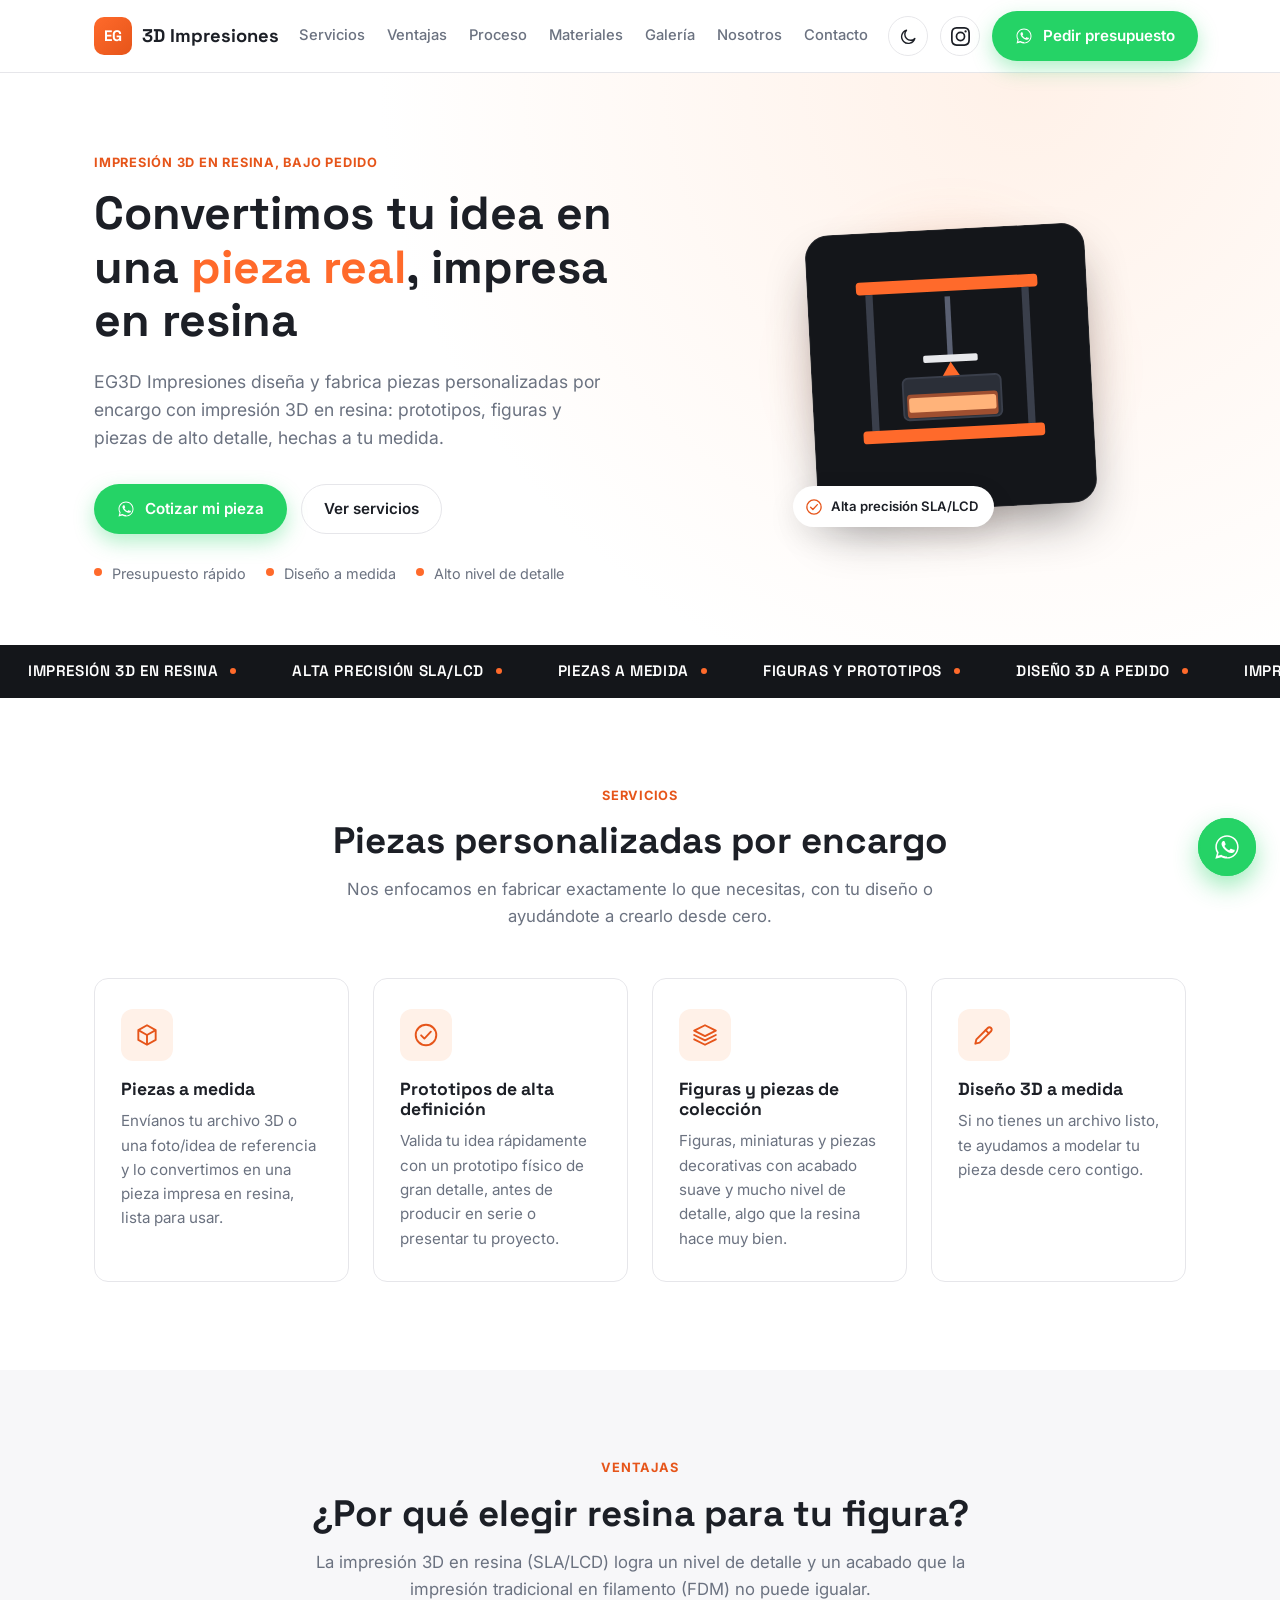
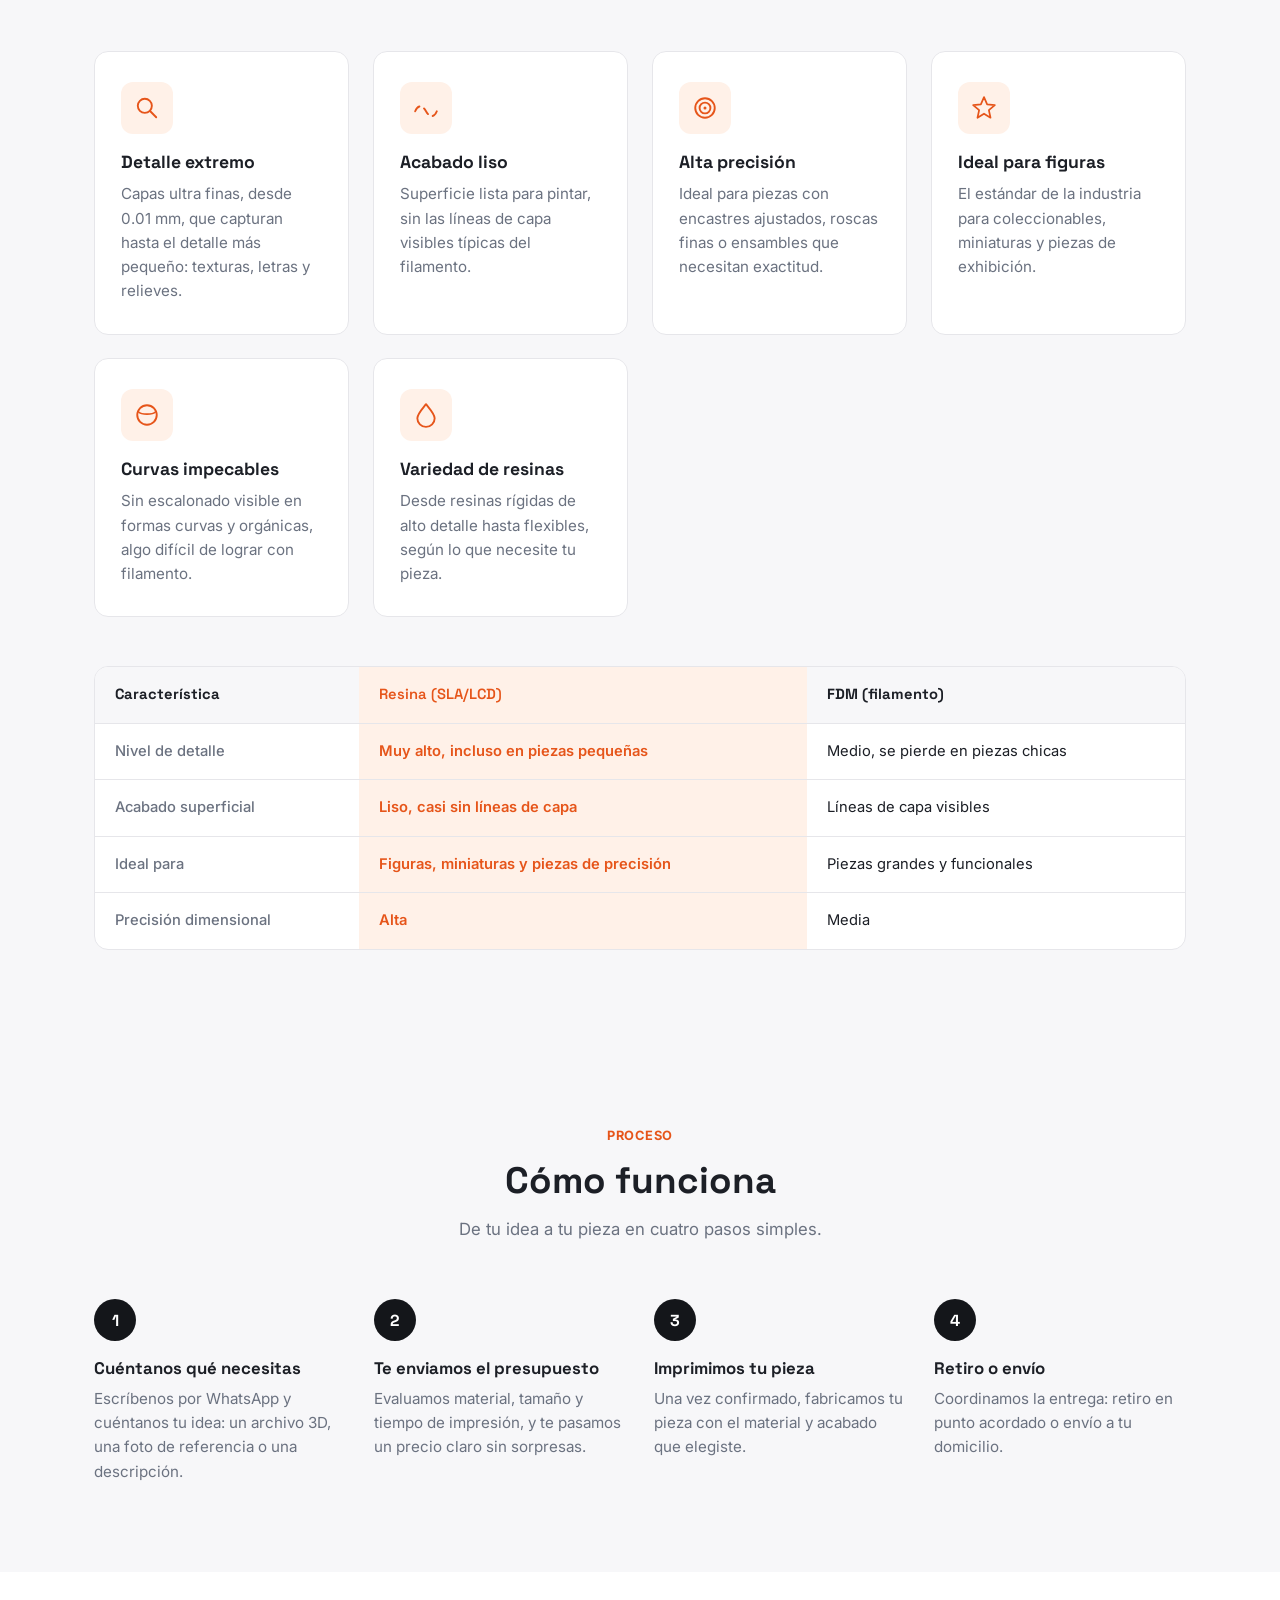
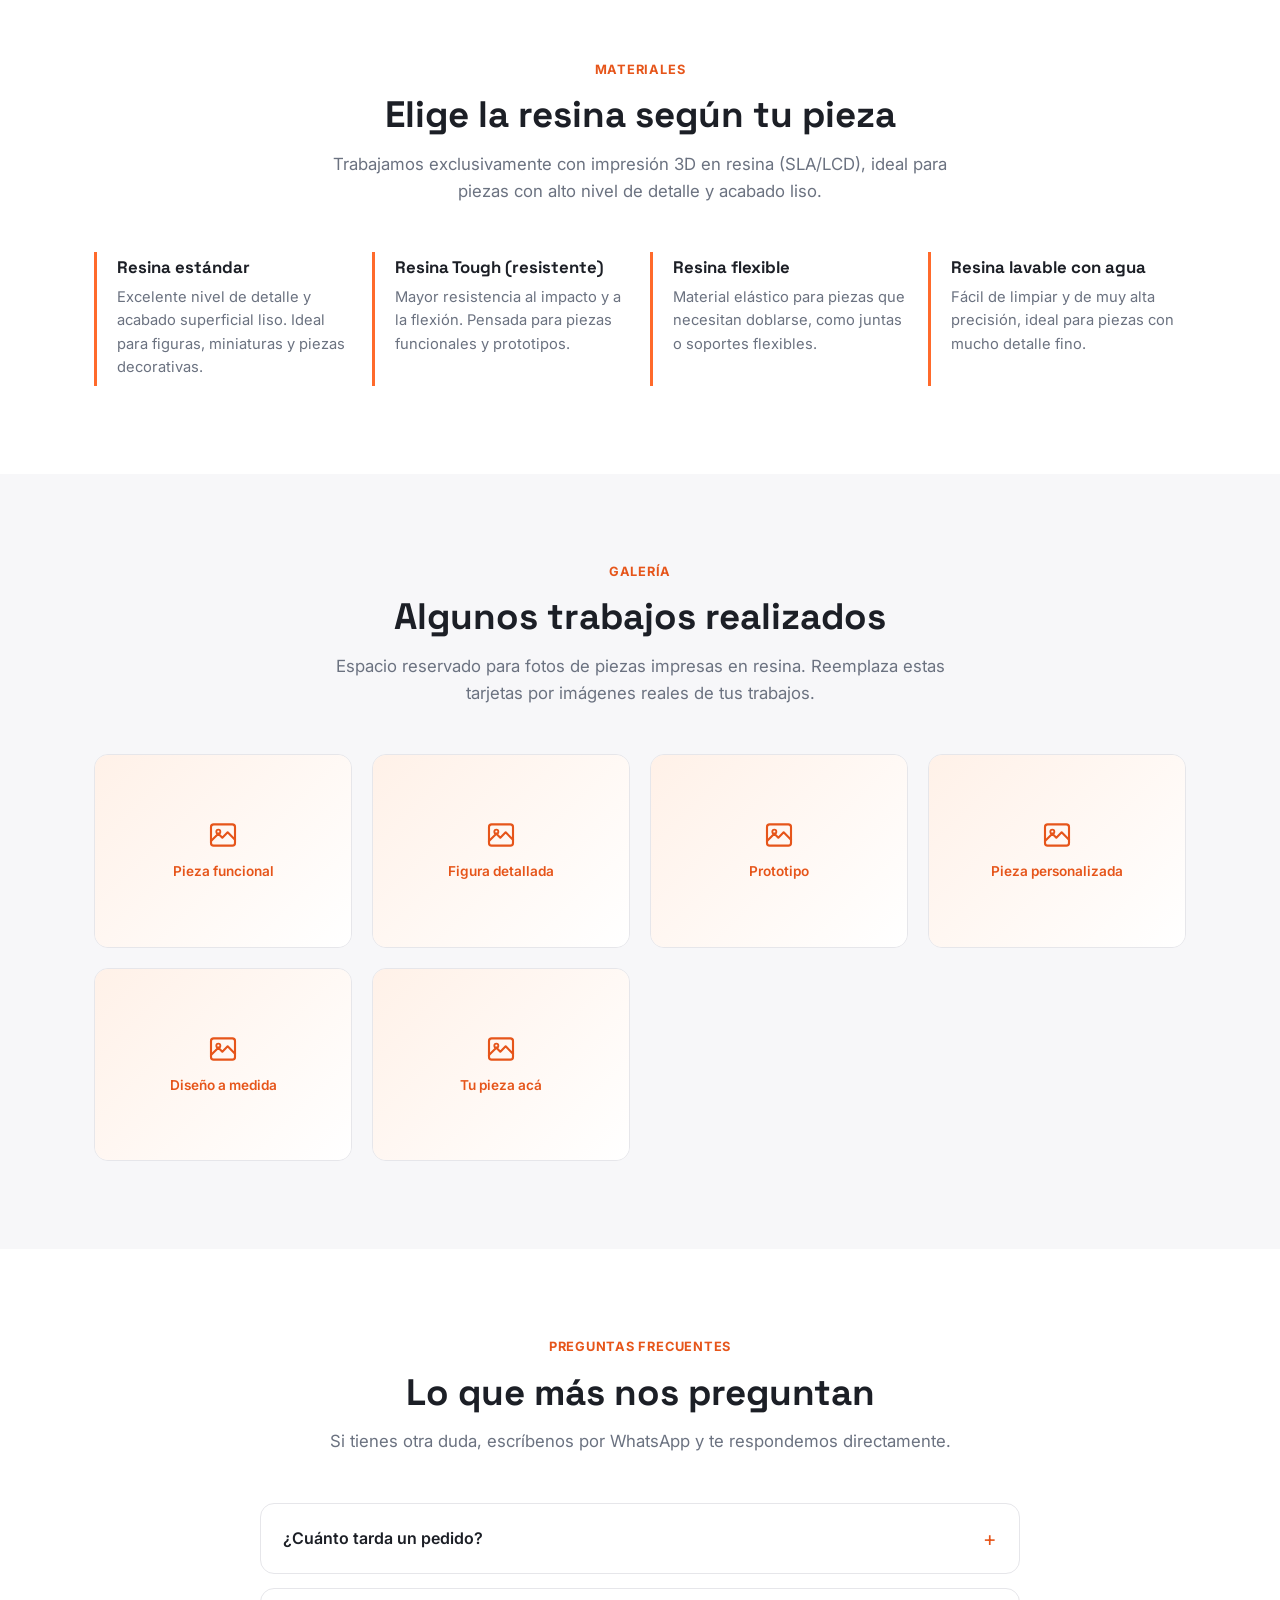
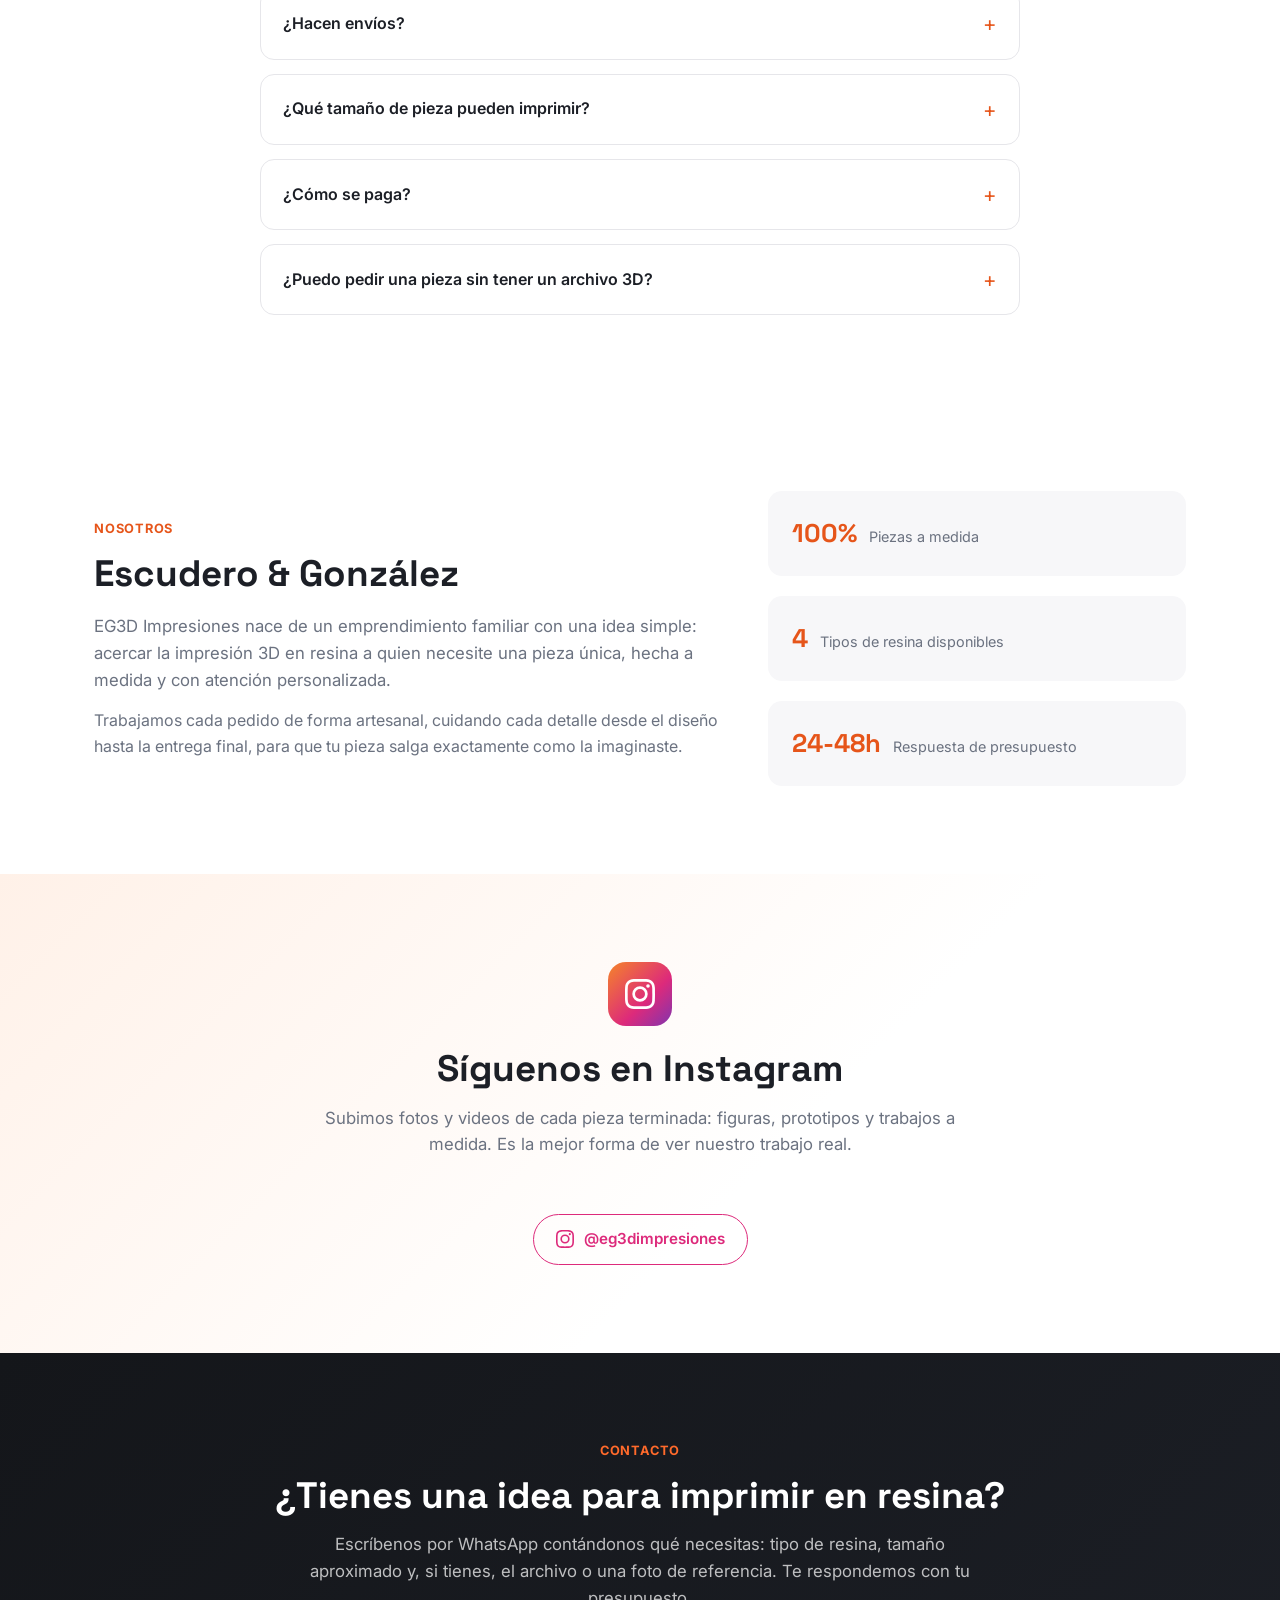
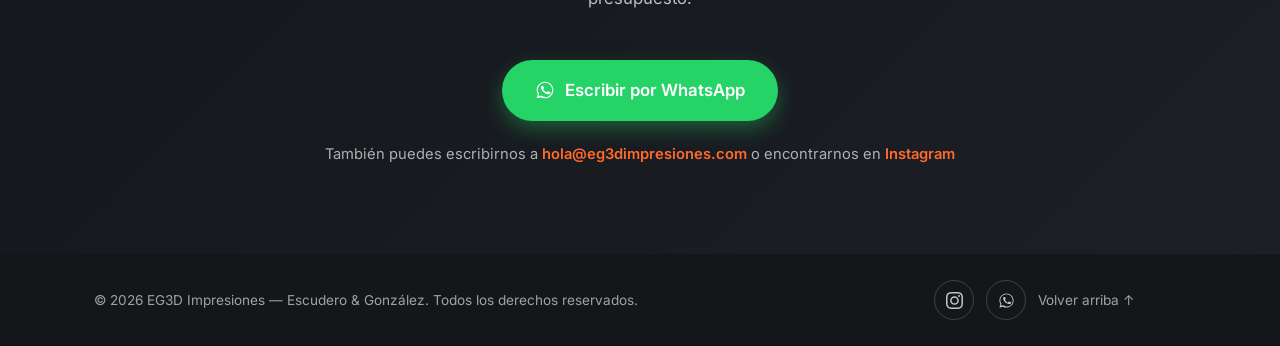
==== commit c87f9a27: "Hacer el logo y los íconos más llamativos con animaciones idle - Logo "EG": resplandor pulsante + ba" ====
--- a/index.html
+++ b/index.html
@@ -45,7 +45,7 @@
 <header class="site-header" id="top">
   <div class="container header-inner">
     <a href="#top" class="logo">
-      <span class="logo-mark">EG</span><span class="logo-text">3D Impresiones</span>
+      <span class="logo-mark"><span class="logo-shine" aria-hidden="true"></span>EG</span><span class="logo-text">3D Impresiones</span>
     </a>
 
     <nav class="nav" id="nav">
@@ -155,7 +155,7 @@
       <div class="cards-grid">
         <article class="card reveal">
           <div class="card-icon">
-            <svg viewBox="0 0 24 24" width="26" height="26"><polygon points="12,3 20,7.5 20,16.5 12,21 4,16.5 4,7.5" fill="none" stroke="currentColor" stroke-width="1.75" stroke-linejoin="round"/><polyline points="4,7.5 12,12 20,7.5" fill="none" stroke="currentColor" stroke-width="1.75" stroke-linejoin="round"/><line x1="12" y1="12" x2="12" y2="21" stroke="currentColor" stroke-width="1.75"/></svg>
+            <svg class="icon-anim-spin" viewBox="0 0 24 24" width="26" height="26"><polygon points="12,3 20,7.5 20,16.5 12,21 4,16.5 4,7.5" fill="none" stroke="currentColor" stroke-width="1.75" stroke-linejoin="round"/><polyline points="4,7.5 12,12 20,7.5" fill="none" stroke="currentColor" stroke-width="1.75" stroke-linejoin="round"/><line x1="12" y1="12" x2="12" y2="21" stroke="currentColor" stroke-width="1.75"/></svg>
           </div>
           <h3>Piezas a medida</h3>
           <p>Envíanos tu archivo 3D o una foto/idea de referencia y lo convertimos en una pieza impresa en resina, lista para usar.</p>
@@ -163,7 +163,7 @@
 
         <article class="card reveal">
           <div class="card-icon">
-            <svg viewBox="0 0 24 24" width="26" height="26"><circle cx="12" cy="12" r="9.5" fill="none" stroke="currentColor" stroke-width="1.75"/><path d="M7.5 12.3l3 3 6-6.4" fill="none" stroke="currentColor" stroke-width="1.75" stroke-linecap="round" stroke-linejoin="round"/></svg>
+            <svg class="icon-anim-pulse" viewBox="0 0 24 24" width="26" height="26"><circle cx="12" cy="12" r="9.5" fill="none" stroke="currentColor" stroke-width="1.75"/><path d="M7.5 12.3l3 3 6-6.4" fill="none" stroke="currentColor" stroke-width="1.75" stroke-linecap="round" stroke-linejoin="round"/></svg>
           </div>
           <h3>Prototipos de alta definición</h3>
           <p>Valida tu idea rápidamente con un prototipo físico de gran detalle, antes de producir en serie o presentar tu proyecto.</p>
@@ -171,7 +171,7 @@
 
         <article class="card reveal">
           <div class="card-icon">
-            <svg viewBox="0 0 24 24" width="26" height="26"><path d="M12 3 2 8l10 5 10-5-10-5z" fill="none" stroke="currentColor" stroke-width="1.75" stroke-linejoin="round"/><path d="M2 12l10 5 10-5" fill="none" stroke="currentColor" stroke-width="1.75" stroke-linecap="round" stroke-linejoin="round"/><path d="M2 16l10 5 10-5" fill="none" stroke="currentColor" stroke-width="1.75" stroke-linecap="round" stroke-linejoin="round"/></svg>
+            <svg class="icon-anim-float" viewBox="0 0 24 24" width="26" height="26"><path d="M12 3 2 8l10 5 10-5-10-5z" fill="none" stroke="currentColor" stroke-width="1.75" stroke-linejoin="round"/><path d="M2 12l10 5 10-5" fill="none" stroke="currentColor" stroke-width="1.75" stroke-linecap="round" stroke-linejoin="round"/><path d="M2 16l10 5 10-5" fill="none" stroke="currentColor" stroke-width="1.75" stroke-linecap="round" stroke-linejoin="round"/></svg>
           </div>
           <h3>Figuras y piezas de colección</h3>
           <p>Figuras, miniaturas y piezas decorativas con acabado suave y mucho nivel de detalle, algo que la resina hace muy bien.</p>
@@ -179,7 +179,7 @@
 
         <article class="card reveal">
           <div class="card-icon">
-            <svg viewBox="0 0 24 24" width="26" height="26"><path d="M4 20l1-4L15.5 5.5a2.1 2.1 0 0 1 3 3L8 19l-4 1z" fill="none" stroke="currentColor" stroke-width="1.75" stroke-linecap="round" stroke-linejoin="round"/><line x1="13.5" y1="7.5" x2="16.5" y2="10.5" stroke="currentColor" stroke-width="1.75" stroke-linecap="round"/></svg>
+            <svg class="icon-anim-wiggle" viewBox="0 0 24 24" width="26" height="26"><path d="M4 20l1-4L15.5 5.5a2.1 2.1 0 0 1 3 3L8 19l-4 1z" fill="none" stroke="currentColor" stroke-width="1.75" stroke-linecap="round" stroke-linejoin="round"/><line x1="13.5" y1="7.5" x2="16.5" y2="10.5" stroke="currentColor" stroke-width="1.75" stroke-linecap="round"/></svg>
           </div>
           <h3>Diseño 3D a medida</h3>
           <p>Si no tienes un archivo listo, te ayudamos a modelar tu pieza desde cero contigo.</p>
@@ -198,7 +198,7 @@
       <div class="cards-grid advantages-grid">
         <article class="card reveal">
           <div class="card-icon">
-            <svg viewBox="0 0 24 24" width="26" height="26"><circle cx="10" cy="10" r="6.5" fill="none" stroke="currentColor" stroke-width="1.75"/><line x1="14.8" y1="14.8" x2="20.5" y2="20.5" stroke="currentColor" stroke-width="1.75" stroke-linecap="round"/></svg>
+            <svg class="icon-anim-scan" viewBox="0 0 24 24" width="26" height="26"><circle cx="10" cy="10" r="6.5" fill="none" stroke="currentColor" stroke-width="1.75"/><line x1="14.8" y1="14.8" x2="20.5" y2="20.5" stroke="currentColor" stroke-width="1.75" stroke-linecap="round"/></svg>
           </div>
           <h3>Detalle extremo</h3>
           <p>Capas ultra finas, desde 0.01 mm, que capturan hasta el detalle más pequeño: texturas, letras y relieves.</p>
@@ -206,7 +206,7 @@
 
         <article class="card reveal">
           <div class="card-icon">
-            <svg viewBox="0 0 24 24" width="26" height="26"><path d="M2 15c2.5-6 6.5-6 10 0s7.5 6 10 0" fill="none" stroke="currentColor" stroke-width="1.75" stroke-linecap="round"/></svg>
+            <svg class="icon-anim-flow" viewBox="0 0 24 24" width="26" height="26"><path d="M2 15c2.5-6 6.5-6 10 0s7.5 6 10 0" fill="none" stroke="currentColor" stroke-width="1.75" stroke-linecap="round"/></svg>
           </div>
           <h3>Acabado liso</h3>
           <p>Superficie lista para pintar, sin las líneas de capa visibles típicas del filamento.</p>
@@ -214,7 +214,7 @@
 
         <article class="card reveal">
           <div class="card-icon">
-            <svg viewBox="0 0 24 24" width="26" height="26"><circle cx="12" cy="12" r="9" fill="none" stroke="currentColor" stroke-width="1.75"/><circle cx="12" cy="12" r="5" fill="none" stroke="currentColor" stroke-width="1.75"/><circle cx="12" cy="12" r="1.4" fill="currentColor"/></svg>
+            <svg class="icon-anim-pulse" viewBox="0 0 24 24" width="26" height="26"><circle cx="12" cy="12" r="9" fill="none" stroke="currentColor" stroke-width="1.75"/><circle cx="12" cy="12" r="5" fill="none" stroke="currentColor" stroke-width="1.75"/><circle cx="12" cy="12" r="1.4" fill="currentColor"/></svg>
           </div>
           <h3>Alta precisión</h3>
           <p>Ideal para piezas con encastres ajustados, roscas finas o ensambles que necesitan exactitud.</p>
@@ -222,7 +222,7 @@
 
         <article class="card reveal">
           <div class="card-icon">
-            <svg viewBox="0 0 24 24" width="26" height="26"><polygon points="12,2 14.9,8.6 22,9.3 16.5,14 18,21 12,17.3 6,21 7.5,14 2,9.3 9.1,8.6" fill="none" stroke="currentColor" stroke-width="1.6" stroke-linejoin="round"/></svg>
+            <svg class="icon-anim-twinkle" viewBox="0 0 24 24" width="26" height="26"><polygon points="12,2 14.9,8.6 22,9.3 16.5,14 18,21 12,17.3 6,21 7.5,14 2,9.3 9.1,8.6" fill="none" stroke="currentColor" stroke-width="1.6" stroke-linejoin="round"/></svg>
           </div>
           <h3>Ideal para figuras</h3>
           <p>El estándar de la industria para coleccionables, miniaturas y piezas de exhibición.</p>
@@ -230,7 +230,7 @@
 
         <article class="card reveal">
           <div class="card-icon">
-            <svg viewBox="0 0 24 24" width="26" height="26"><circle cx="12" cy="12" r="9" fill="none" stroke="currentColor" stroke-width="1.75"/><path d="M4 9c3 3 13 3 16 0" fill="none" stroke="currentColor" stroke-width="1.6" stroke-linecap="round"/></svg>
+            <svg class="icon-anim-spin" viewBox="0 0 24 24" width="26" height="26"><circle cx="12" cy="12" r="9" fill="none" stroke="currentColor" stroke-width="1.75"/><path d="M4 9c3 3 13 3 16 0" fill="none" stroke="currentColor" stroke-width="1.6" stroke-linecap="round"/></svg>
           </div>
           <h3>Curvas impecables</h3>
           <p>Sin escalonado visible en formas curvas y orgánicas, algo difícil de lograr con filamento.</p>
@@ -238,7 +238,7 @@
 
         <article class="card reveal">
           <div class="card-icon">
-            <svg viewBox="0 0 24 24" width="26" height="26"><path d="M12 2c-4 5-8 9.2-8 13a8 8 0 0 0 16 0c0-3.8-4-8-8-13z" fill="none" stroke="currentColor" stroke-width="1.75" stroke-linejoin="round"/></svg>
+            <svg class="icon-anim-bounce" viewBox="0 0 24 24" width="26" height="26"><path d="M12 2c-4 5-8 9.2-8 13a8 8 0 0 0 16 0c0-3.8-4-8-8-13z" fill="none" stroke="currentColor" stroke-width="1.75" stroke-linejoin="round"/></svg>
           </div>
           <h3>Variedad de resinas</h3>
           <p>Desde resinas rígidas de alto detalle hasta flexibles, según lo que necesite tu pieza.</p>
--- a/css/style.css
+++ b/css/style.css
@@ -148,6 +148,7 @@
 }
 
 .logo-mark {
+  position: relative;
   display: grid;
   place-items: center;
   width: 38px;
@@ -157,8 +158,40 @@
   color: #fff;
   font-size: 0.95rem;
   transition: transform 0.3s ease, border-radius 0.3s ease;
+  animation: logoGlow 3s ease-in-out infinite;
+}
+.logo-shine {
+  position: absolute;
+  inset: 0;
+  border-radius: inherit;
+  overflow: hidden;
+  pointer-events: none;
+}
+.logo-shine::after {
+  content: "";
+  position: absolute;
+  top: -60%;
+  left: -60%;
+  width: 45%;
+  height: 220%;
+  background: linear-gradient(120deg, transparent, rgba(255, 255, 255, 0.7), transparent);
+  transform: rotate(20deg);
+  animation: logoShine 3.6s ease-in-out infinite;
 }
 .logo:hover .logo-mark { transform: rotate(-8deg) scale(1.08); border-radius: 30% 70% 65% 35% / 40% 35% 65% 60%; }
+
+@keyframes logoGlow {
+  0%, 100% { box-shadow: 0 0 0 rgba(255, 106, 43, 0); }
+  50% { box-shadow: 0 0 16px 2px rgba(255, 106, 43, 0.5); }
+}
+@keyframes logoShine {
+  0% { left: -60%; }
+  35% { left: 140%; }
+  100% { left: 140%; }
+}
+@media (prefers-reduced-motion: reduce) {
+  .logo-mark, .logo-shine::after { animation: none; }
+}
 
 .nav {
   display: flex;
@@ -454,6 +487,7 @@
 .card:hover { box-shadow: var(--shadow); }
 
 .card-icon {
+  position: relative;
   display: grid;
   place-items: center;
   width: 52px;
@@ -463,8 +497,70 @@
   color: var(--accent-dark);
   margin-bottom: 18px;
   transition: transform 0.3s ease;
+  animation: iconGlow 3.2s ease-in-out infinite;
 }
 .card:hover .card-icon { transform: scale(1.1) rotate(-4deg); }
+
+@keyframes iconGlow {
+  0%, 100% { box-shadow: 0 0 0 rgba(255, 106, 43, 0); }
+  50% { box-shadow: 0 0 14px 1px rgba(255, 106, 43, 0.35); }
+}
+
+/* Animaciones idle de cada ícono (independientes del hover de la tarjeta) */
+.card-icon svg { transform-box: fill-box; transform-origin: center; }
+
+.icon-anim-spin { animation: iconSpin 6s linear infinite; }
+.icon-anim-pulse { animation: iconPulse 2.4s ease-in-out infinite; }
+.icon-anim-float { animation: iconFloat 2.8s ease-in-out infinite; }
+.icon-anim-wiggle { animation: iconWiggle 3.2s ease-in-out infinite; transform-origin: bottom center; }
+.icon-anim-scan { animation: iconScan 2.2s ease-in-out infinite; }
+.icon-anim-twinkle { animation: iconTwinkle 2.6s ease-in-out infinite; }
+.icon-anim-bounce { animation: iconBounce 2.6s ease-in-out infinite; }
+.icon-anim-flow path { stroke-dasharray: 6 5; animation: iconFlowDash 1.4s linear infinite; }
+
+@keyframes iconSpin { to { transform: rotate(360deg); } }
+@keyframes iconPulse {
+  0%, 100% { transform: scale(1); }
+  50% { transform: scale(1.14); }
+}
+@keyframes iconFloat {
+  0%, 100% { transform: translateY(0); }
+  50% { transform: translateY(-4px); }
+}
+@keyframes iconWiggle {
+  0%, 100% { transform: rotate(0deg); }
+  25% { transform: rotate(-9deg); }
+  75% { transform: rotate(9deg); }
+}
+@keyframes iconScan {
+  0%, 100% { transform: translateX(0); }
+  50% { transform: translateX(3px); }
+}
+@keyframes iconTwinkle {
+  0%, 100% { transform: scale(1); opacity: 1; }
+  50% { transform: scale(1.2); opacity: 0.8; }
+}
+@keyframes iconBounce {
+  0%, 20%, 100% { transform: translateY(0); }
+  10% { transform: translateY(-5px); }
+}
+@keyframes iconFlowDash {
+  to { stroke-dashoffset: -22; }
+}
+
+@media (prefers-reduced-motion: reduce) {
+  .card-icon,
+  .icon-anim-spin,
+  .icon-anim-pulse,
+  .icon-anim-float,
+  .icon-anim-wiggle,
+  .icon-anim-scan,
+  .icon-anim-twinkle,
+  .icon-anim-bounce,
+  .icon-anim-flow path {
+    animation: none;
+  }
+}
 
 .card h3 { font-size: 1.1rem; margin-bottom: 10px; }
 .card p { color: var(--text-muted); font-size: 0.95rem; }
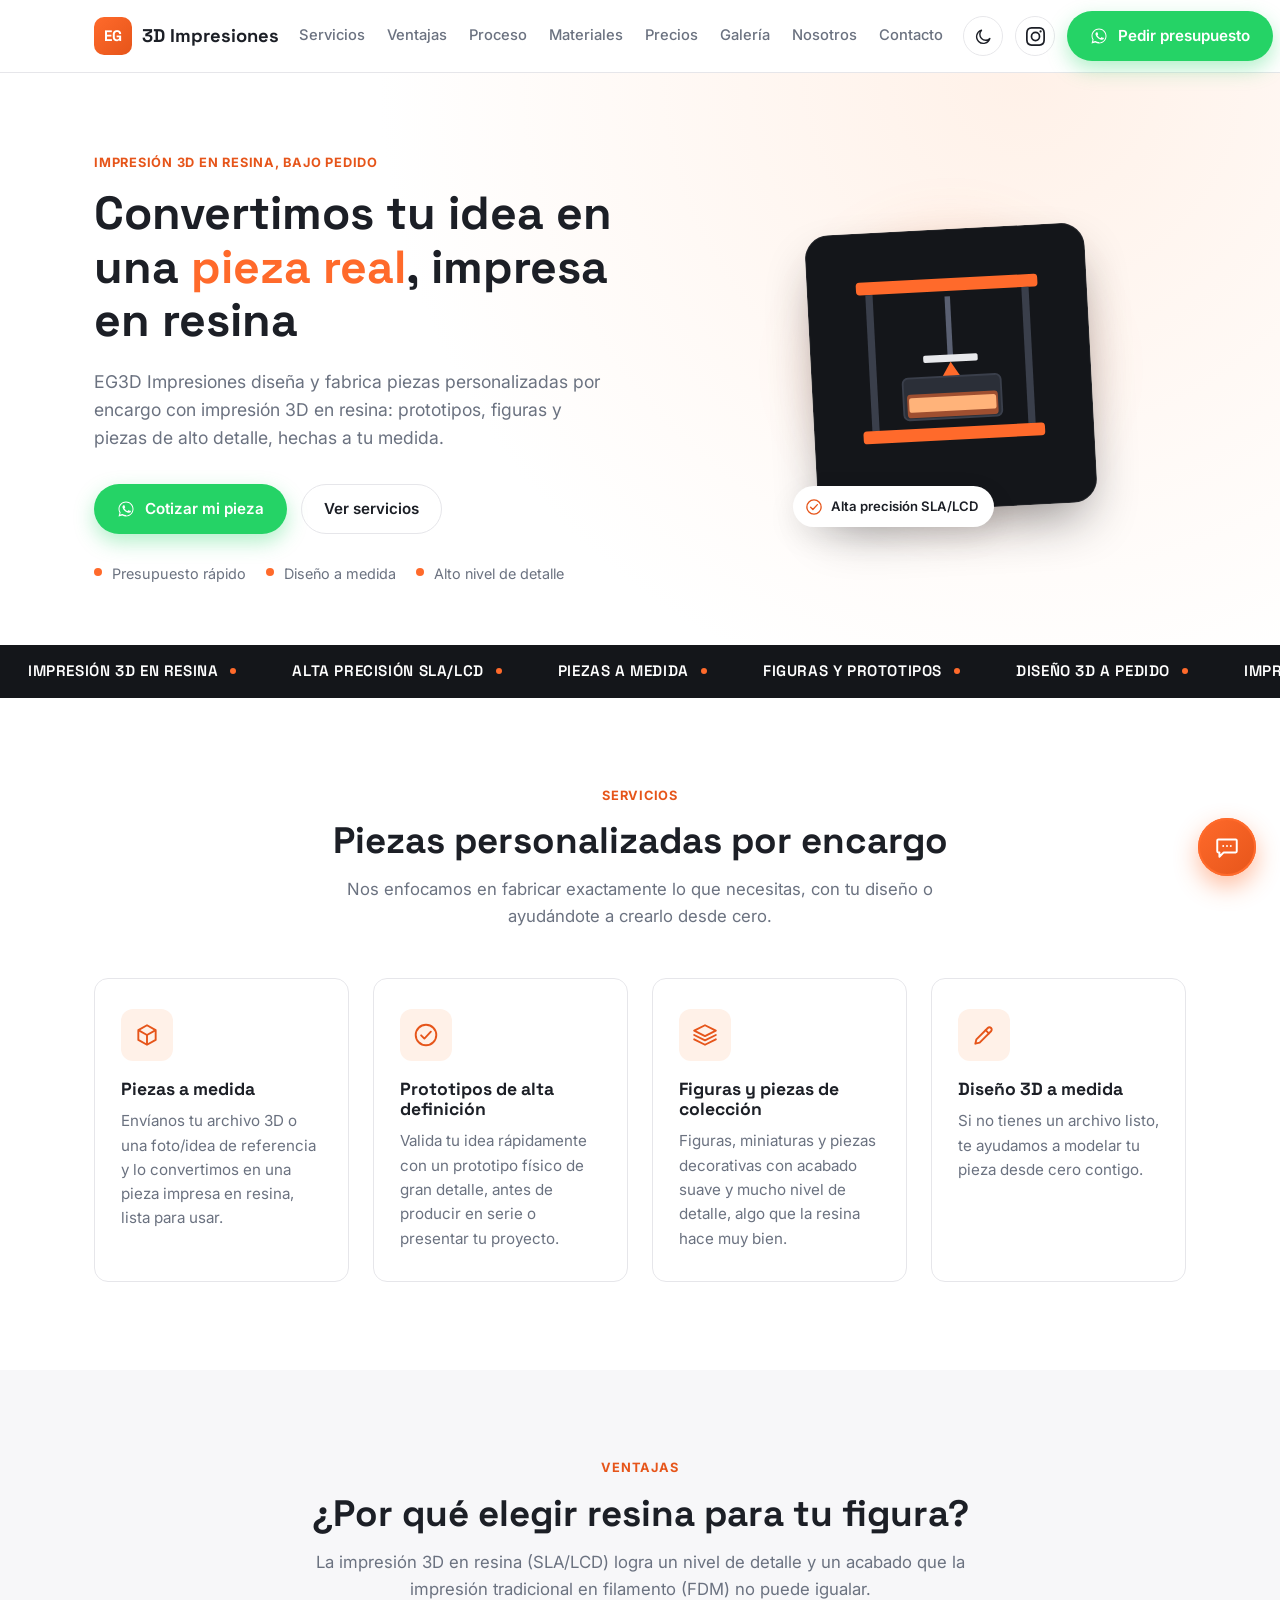
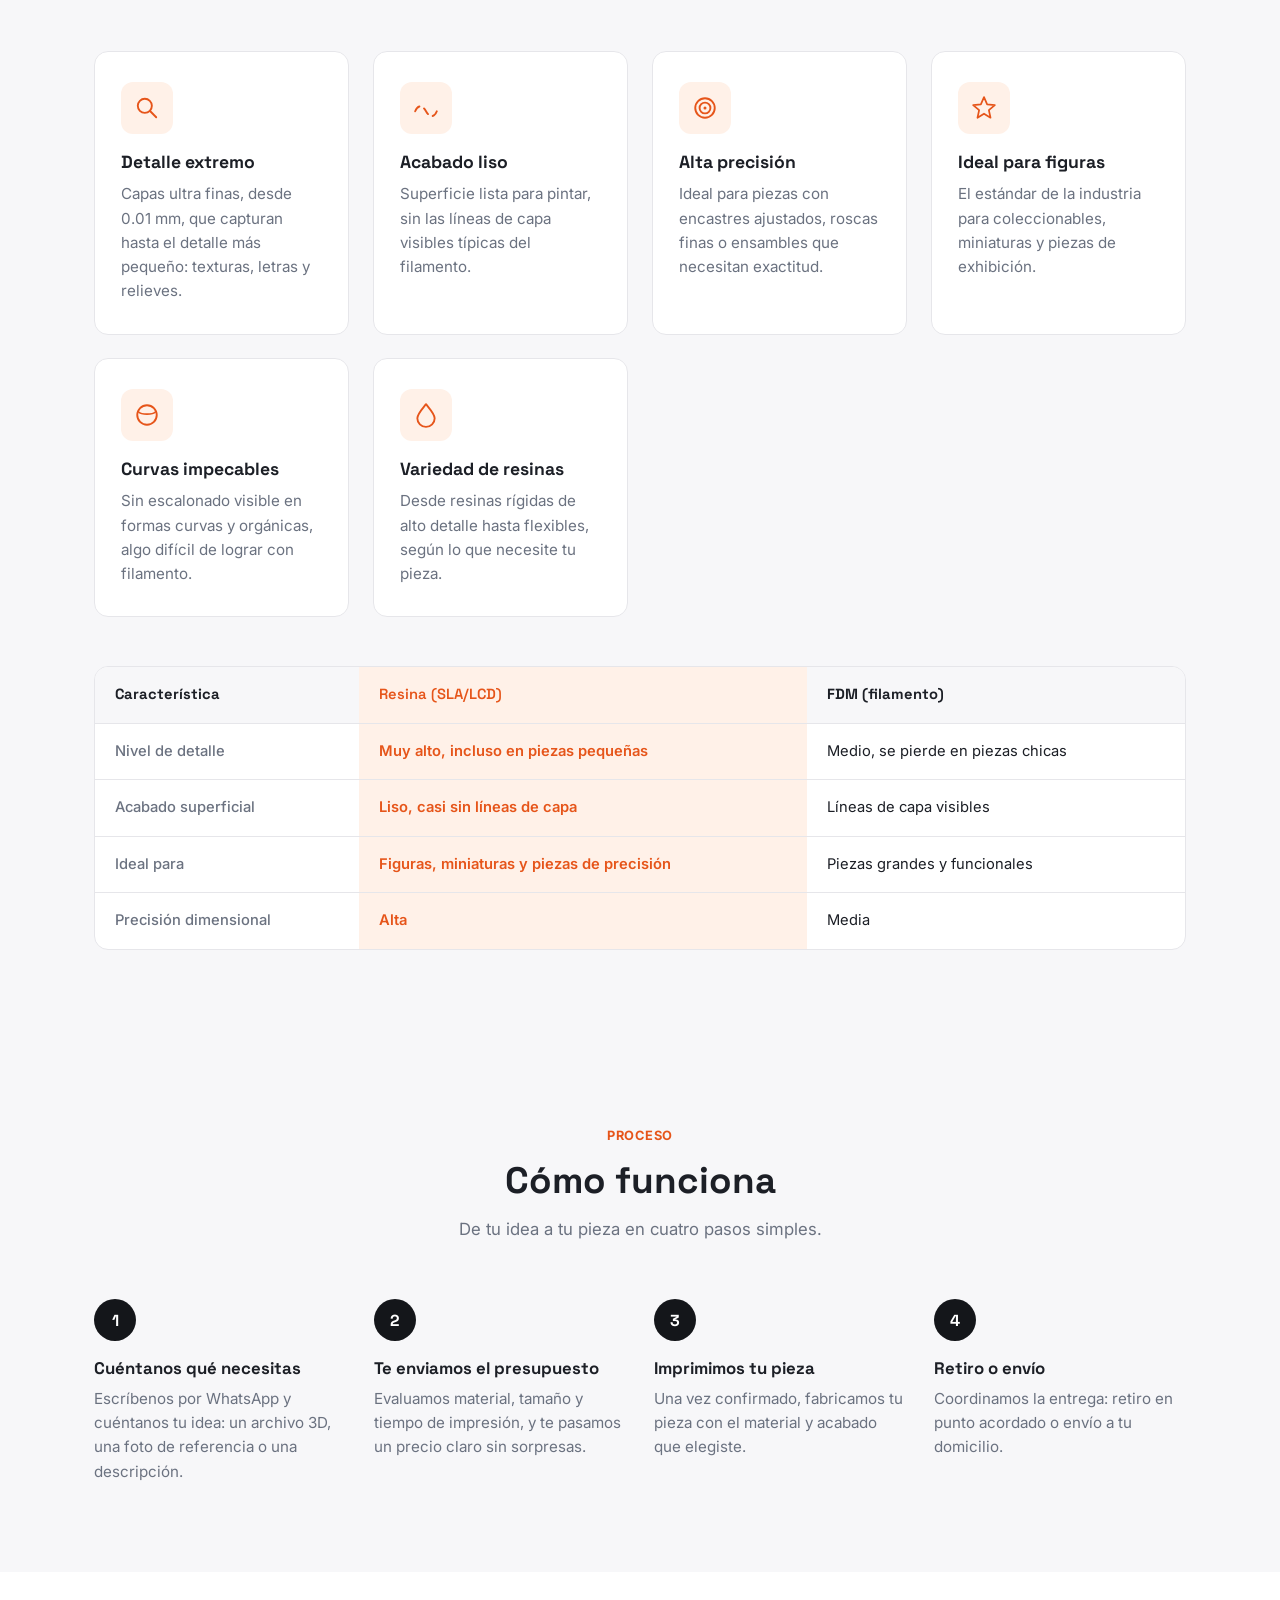
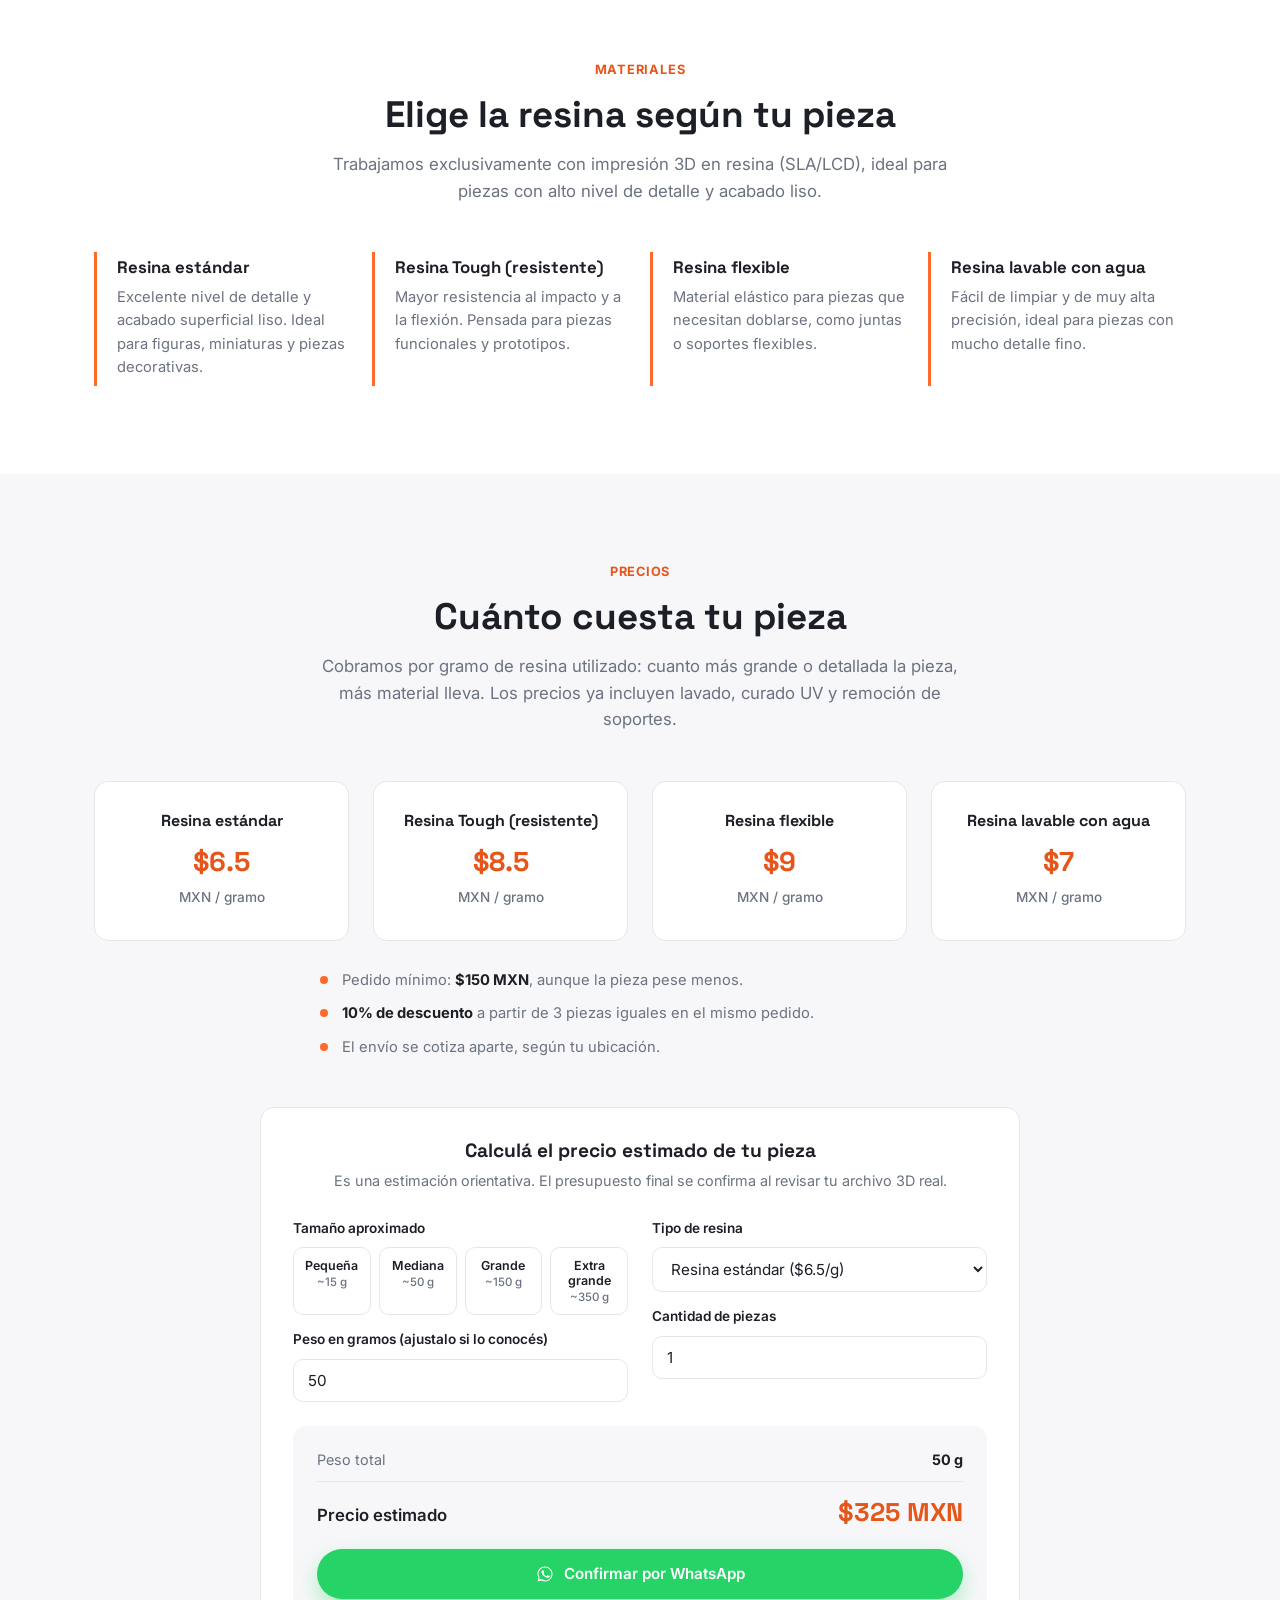
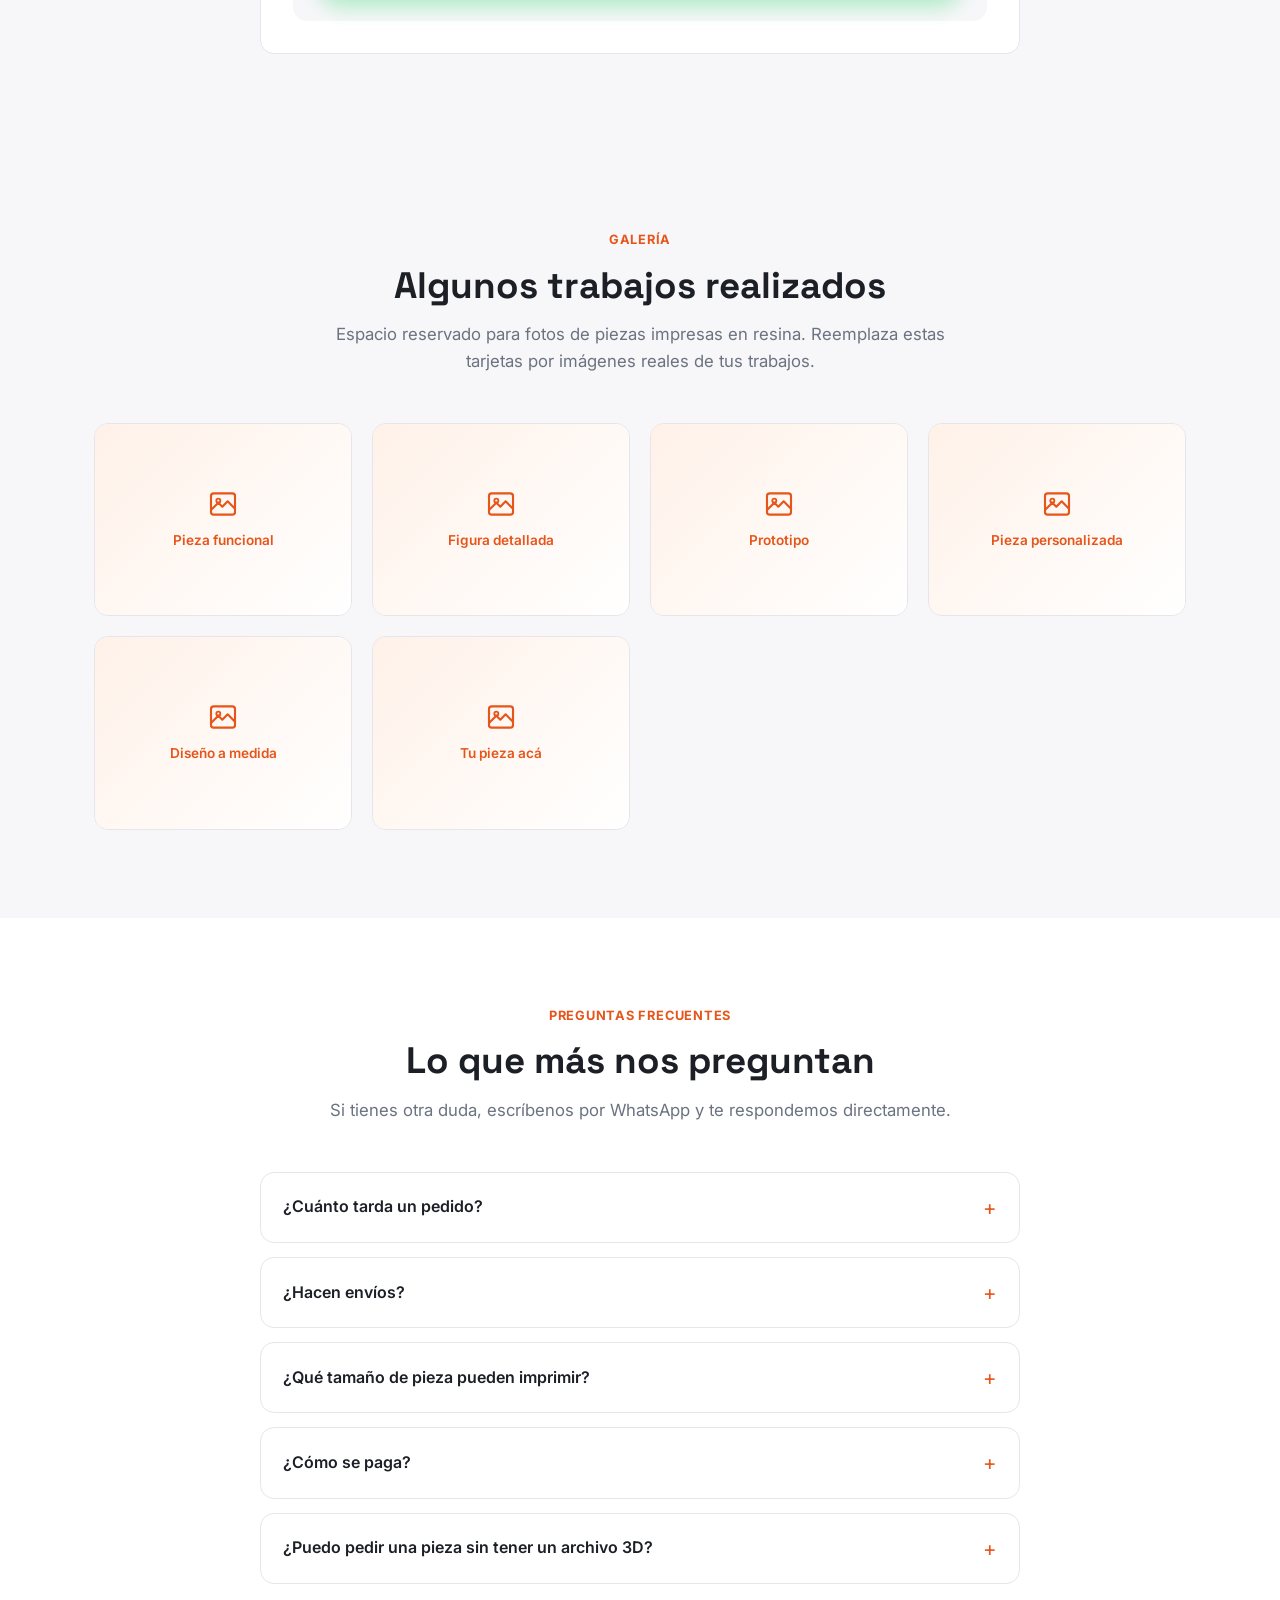
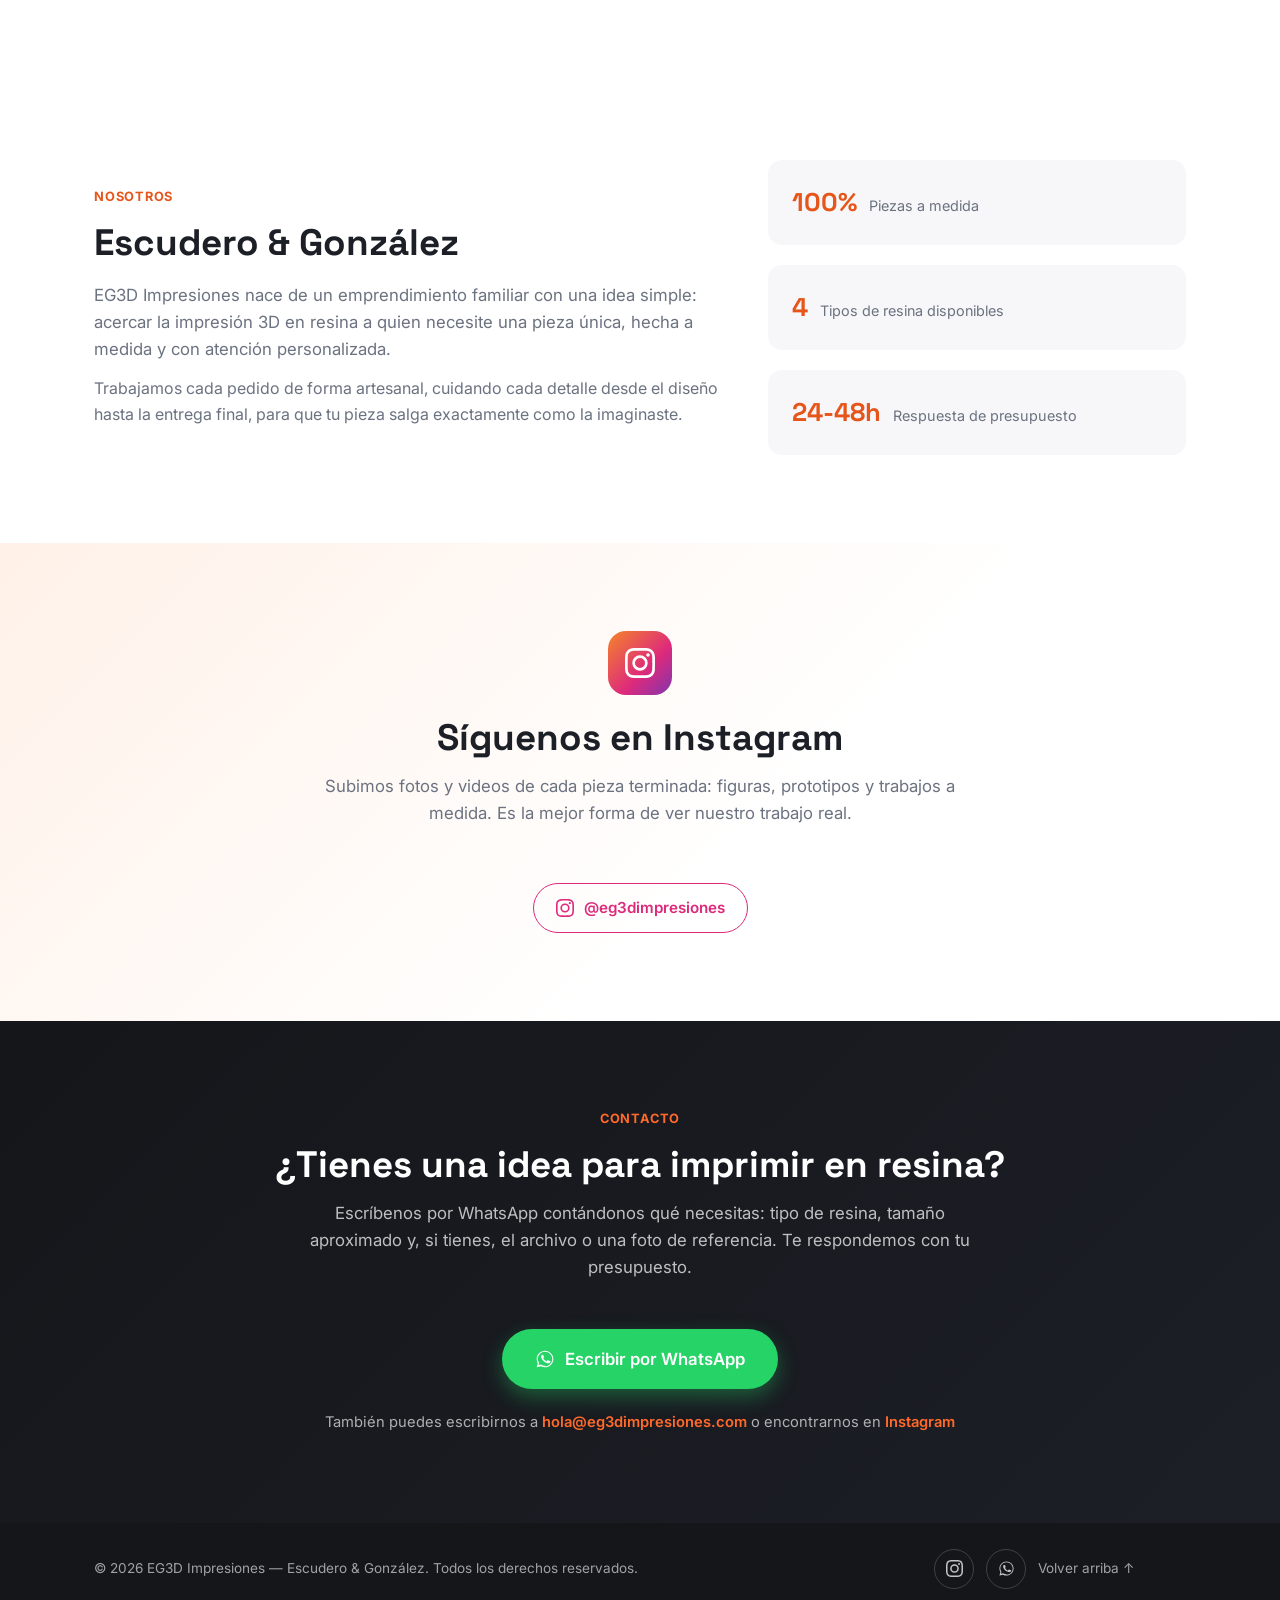
==== commit 2e0d9037: "Agregar sección de precios en MXN, calculadora y bot de FAQ - Sección "Precios": tarjetas por tipo d" ====
--- a/index.html
+++ b/index.html
@@ -53,6 +53,7 @@
       <a href="#ventajas">Ventajas</a>
       <a href="#proceso">Proceso</a>
       <a href="#materiales">Materiales</a>
+      <a href="#precios">Precios</a>
       <a href="#galeria">Galería</a>
       <a href="#nosotros">Nosotros</a>
       <a href="#contacto">Contacto</a>
@@ -341,6 +342,68 @@
     </div>
   </section>
 
+  <!-- PRECIOS -->
+  <section id="precios" class="section section-alt">
+    <div class="container">
+      <p class="eyebrow center reveal">Precios</p>
+      <h2 class="section-title center reveal">Cuánto cuesta tu pieza</h2>
+      <p class="section-sub center reveal">Cobramos por gramo de resina utilizado: cuanto más grande o detallada la pieza, más material lleva. Los precios ya incluyen lavado, curado UV y remoción de soportes.</p>
+
+      <div class="cards-grid price-cards-grid reveal" id="priceCardsGrid"></div>
+
+      <ul class="price-notes reveal">
+        <li>Pedido mínimo: <strong id="priceMinimum">$150 MXN</strong>, aunque la pieza pese menos.</li>
+        <li><strong id="priceBulkDiscount">10% de descuento</strong> a partir de 3 piezas iguales en el mismo pedido.</li>
+        <li>El envío se cotiza aparte, según tu ubicación.</li>
+      </ul>
+
+      <div class="calculator reveal">
+        <h3>Calculá el precio estimado de tu pieza</h3>
+        <p class="calculator-sub">Es una estimación orientativa. El presupuesto final se confirma al revisar tu archivo 3D real.</p>
+
+        <div class="calc-grid">
+          <div class="calc-field">
+            <span class="calc-label">Tamaño aproximado</span>
+            <div class="size-presets" id="sizePresets">
+              <button type="button" class="size-preset" data-grams="15">Pequeña<span>~15 g</span></button>
+              <button type="button" class="size-preset" data-grams="50">Mediana<span>~50 g</span></button>
+              <button type="button" class="size-preset" data-grams="150">Grande<span>~150 g</span></button>
+              <button type="button" class="size-preset" data-grams="350">Extra grande<span>~350 g</span></button>
+            </div>
+            <label for="calcWeight" class="calc-label">Peso en gramos (ajustalo si lo conocés)</label>
+            <input type="number" id="calcWeight" class="calc-input" min="1" step="1" value="50">
+          </div>
+
+          <div class="calc-field">
+            <label for="calcResin" class="calc-label">Tipo de resina</label>
+            <select id="calcResin" class="calc-input"></select>
+            <label for="calcQty" class="calc-label">Cantidad de piezas</label>
+            <input type="number" id="calcQty" class="calc-input" min="1" step="1" value="1">
+          </div>
+        </div>
+
+        <div class="calc-result">
+          <div class="calc-result-row">
+            <span>Peso total</span>
+            <strong id="calcTotalWeight">50 g</strong>
+          </div>
+          <div class="calc-result-row" id="calcDiscountRow" hidden>
+            <span>Descuento por cantidad</span>
+            <strong id="calcDiscountValue">-10%</strong>
+          </div>
+          <div class="calc-result-total">
+            <span>Precio estimado</span>
+            <strong id="calcTotalPrice">$--</strong>
+          </div>
+          <a href="#" class="btn btn-primary btn-wsp" id="calcWspBtn" data-wsp-link target="_blank" rel="noopener">
+            <svg viewBox="0 0 24 24" width="18" height="18" fill="currentColor" aria-hidden="true"><path d="M17.5 14.4c-.3-.1-1.6-.8-1.9-.9-.3-.1-.4-.1-.6.1-.2.3-.7.9-.8 1-.2.2-.3.2-.5.1-.3-.1-1.2-.4-2.2-1.4-.8-.7-1.4-1.6-1.5-1.9-.2-.3 0-.5.1-.6.1-.1.3-.3.4-.5.1-.1.2-.3.3-.4.1-.2 0-.3 0-.5s-.6-1.5-.8-2c-.2-.5-.4-.5-.6-.5h-.5c-.2 0-.5.1-.7.3-.2.3-.9.9-.9 2.2s1 2.6 1.1 2.8c.1.2 2 3 4.7 4.2.7.3 1.2.5 1.6.6.7.2 1.3.2 1.8.1.5-.1 1.6-.7 1.9-1.3.2-.6.2-1.1.2-1.3-.1-.1-.3-.2-.6-.3z"/><path d="M12 2C6.5 2 2 6.5 2 12c0 1.9.5 3.6 1.4 5.1L2 22l5.1-1.3c1.4.8 3.1 1.2 4.9 1.2 5.5 0 10-4.5 10-10S17.5 2 12 2zm0 18.1c-1.7 0-3.3-.5-4.6-1.3l-.3-.2-3 .8.8-2.9-.2-.3C3.8 14.9 3.3 13.5 3.3 12c0-4.8 3.9-8.7 8.7-8.7s8.7 3.9 8.7 8.7-3.9 8.8-8.7 8.8z"/></svg>
+            Confirmar por WhatsApp
+          </a>
+        </div>
+      </div>
+    </div>
+  </section>
+
   <!-- GALERIA -->
   <section id="galeria" class="section section-alt">
     <div class="container">
@@ -493,10 +556,38 @@
   </div>
 </footer>
 
-<a href="#" class="wsp-float" data-wsp-link target="_blank" rel="noopener" aria-label="Contactar por WhatsApp">
-  <span class="wsp-ring" aria-hidden="true"></span>
-  <svg viewBox="0 0 24 24" width="28" height="28" fill="currentColor"><path d="M17.5 14.4c-.3-.1-1.6-.8-1.9-.9-.3-.1-.4-.1-.6.1-.2.3-.7.9-.8 1-.2.2-.3.2-.5.1-.3-.1-1.2-.4-2.2-1.4-.8-.7-1.4-1.6-1.5-1.9-.2-.3 0-.5.1-.6.1-.1.3-.3.4-.5.1-.1.2-.3.3-.4.1-.2 0-.3 0-.5s-.6-1.5-.8-2c-.2-.5-.4-.5-.6-.5h-.5c-.2 0-.5.1-.7.3-.2.3-.9.9-.9 2.2s1 2.6 1.1 2.8c.1.2 2 3 4.7 4.2.7.3 1.2.5 1.6.6.7.2 1.3.2 1.8.1.5-.1 1.6-.7 1.9-1.3.2-.6.2-1.1.2-1.3-.1-.1-.3-.2-.6-.3z"/><path d="M12 2C6.5 2 2 6.5 2 12c0 1.9.5 3.6 1.4 5.1L2 22l5.1-1.3c1.4.8 3.1 1.2 4.9 1.2 5.5 0 10-4.5 10-10S17.5 2 12 2zm0 18.1c-1.7 0-3.3-.5-4.6-1.3l-.3-.2-3 .8.8-2.9-.2-.3C3.8 14.9 3.3 13.5 3.3 12c0-4.8 3.9-8.7 8.7-8.7s8.7 3.9 8.7 8.7-3.9 8.8-8.7 8.8z"/></svg>
-</a>
+<div class="chatbot" id="chatbot">
+  <div class="chatbot-panel" id="chatbotPanel" hidden>
+    <div class="chatbot-header">
+      <div class="chatbot-header-info">
+        <span class="chatbot-avatar">
+          <svg viewBox="0 0 24 24" width="20" height="20" fill="none" stroke="currentColor" stroke-width="1.8" stroke-linecap="round" stroke-linejoin="round"><rect x="5" y="8" width="14" height="11" rx="3"/><path d="M9 8V6a3 3 0 0 1 6 0v2"/><circle cx="9.5" cy="13.5" r="1" fill="currentColor" stroke="none"/><circle cx="14.5" cy="13.5" r="1" fill="currentColor" stroke="none"/><path d="M9.5 16.5c.8.6 3.2.6 4 0"/></svg>
+        </span>
+        <div>
+          <strong>Asistente EG3D</strong>
+          <span class="chatbot-status"><span class="status-dot"></span>En línea</span>
+        </div>
+      </div>
+      <button class="chatbot-close" id="chatbotClose" type="button" aria-label="Cerrar chat">
+        <svg viewBox="0 0 24 24" width="18" height="18" fill="none" stroke="currentColor" stroke-width="2" stroke-linecap="round"><line x1="5" y1="5" x2="19" y2="19"/><line x1="19" y1="5" x2="5" y2="19"/></svg>
+      </button>
+    </div>
+    <div class="chatbot-messages" id="chatbotMessages"></div>
+    <div class="chatbot-quick-replies" id="chatbotQuickReplies"></div>
+    <form class="chatbot-input-row" id="chatbotForm">
+      <input type="text" id="chatbotInput" placeholder="Escribí tu pregunta..." autocomplete="off">
+      <button type="submit" aria-label="Enviar mensaje">
+        <svg viewBox="0 0 24 24" width="18" height="18" fill="currentColor"><path d="M3 20l18-8L3 4v6l12 2-12 2z"/></svg>
+      </button>
+    </form>
+  </div>
+
+  <button class="chatbot-toggle" id="chatbotToggle" type="button" aria-label="Abrir asistente virtual" aria-expanded="false">
+    <span class="wsp-ring chatbot-ring" aria-hidden="true"></span>
+    <svg class="chatbot-icon-chat" viewBox="0 0 24 24" width="26" height="26" fill="none" stroke="currentColor" stroke-width="1.8" stroke-linecap="round" stroke-linejoin="round"><path d="M4 5h16a1 1 0 0 1 1 1v10a1 1 0 0 1-1 1H9l-4 4v-4H4a1 1 0 0 1-1-1V6a1 1 0 0 1 1-1z"/><circle cx="8.5" cy="11" r="0.9" fill="currentColor" stroke="none"/><circle cx="12" cy="11" r="0.9" fill="currentColor" stroke="none"/><circle cx="15.5" cy="11" r="0.9" fill="currentColor" stroke="none"/></svg>
+    <svg class="chatbot-icon-close" viewBox="0 0 24 24" width="24" height="24" fill="none" stroke="currentColor" stroke-width="2" stroke-linecap="round"><line x1="5" y1="5" x2="19" y2="19"/><line x1="19" y1="5" x2="5" y2="19"/></svg>
+  </button>
+</div>
 
 <script src="js/script.js"></script>
 </body>
--- a/css/style.css
+++ b/css/style.css
@@ -607,6 +607,175 @@
 .material h4 { font-size: 1.05rem; margin-bottom: 8px; }
 .material p { color: var(--text-muted); font-size: 0.92rem; }
 
+/* Precios */
+.price-cards-grid { margin-bottom: 28px; }
+
+.price-card {
+  text-align: center;
+}
+.price-card h4 { font-size: 1rem; margin-bottom: 10px; }
+.price-card .price-amount {
+  display: block;
+  font-family: var(--font-head);
+  font-size: 1.7rem;
+  font-weight: 700;
+  color: var(--accent-dark);
+}
+.price-card .price-unit {
+  font-size: 0.85rem;
+  font-weight: 500;
+  color: var(--text-muted);
+}
+
+.price-notes {
+  list-style: none;
+  margin: 0 auto 48px;
+  padding: 0;
+  max-width: 640px;
+  display: grid;
+  gap: 10px;
+  color: var(--text-muted);
+  font-size: 0.92rem;
+}
+.price-notes li {
+  position: relative;
+  padding-left: 22px;
+}
+.price-notes li::before {
+  content: "";
+  position: absolute;
+  left: 0;
+  top: 7px;
+  width: 8px;
+  height: 8px;
+  border-radius: 50%;
+  background: var(--accent);
+}
+.price-notes strong { color: var(--text); }
+
+/* Calculadora */
+.calculator {
+  max-width: 760px;
+  margin: 0 auto;
+  background: var(--card-bg);
+  border: 1px solid var(--border);
+  border-radius: var(--radius);
+  padding: 32px;
+  transition: background-color 0.25s ease, border-color 0.25s ease;
+}
+.calculator h3 {
+  font-size: 1.2rem;
+  margin-bottom: 6px;
+  text-align: center;
+}
+.calculator-sub {
+  color: var(--text-muted);
+  font-size: 0.9rem;
+  text-align: center;
+  margin-bottom: 26px;
+}
+
+.calc-grid {
+  display: grid;
+  grid-template-columns: repeat(auto-fit, minmax(260px, 1fr));
+  gap: 24px;
+  margin-bottom: 24px;
+}
+
+.calc-field { display: flex; flex-direction: column; gap: 8px; }
+
+.calc-label {
+  font-size: 0.85rem;
+  font-weight: 600;
+  color: var(--text);
+  margin-top: 6px;
+}
+.calc-label:first-child { margin-top: 0; }
+
+.calc-input {
+  width: 100%;
+  padding: 11px 14px;
+  border-radius: 10px;
+  border: 1px solid var(--border);
+  background: var(--bg);
+  color: var(--text);
+  font-family: var(--font-body);
+  font-size: 0.95rem;
+  transition: border-color 0.15s ease, background-color 0.25s ease, color 0.25s ease;
+}
+.calc-input:focus { outline: none; border-color: var(--accent); }
+
+.size-presets {
+  display: grid;
+  grid-template-columns: repeat(4, 1fr);
+  gap: 8px;
+}
+.size-preset {
+  display: flex;
+  flex-direction: column;
+  align-items: center;
+  gap: 2px;
+  padding: 10px 4px;
+  border-radius: 10px;
+  border: 1px solid var(--border);
+  background: var(--bg);
+  color: var(--text);
+  font-family: var(--font-body);
+  font-size: 0.78rem;
+  font-weight: 600;
+  cursor: pointer;
+  transition: border-color 0.15s ease, color 0.15s ease, background-color 0.15s ease;
+}
+.size-preset span { font-weight: 500; color: var(--text-muted); font-size: 0.72rem; }
+.size-preset:hover { border-color: var(--accent); color: var(--accent-dark); }
+.size-preset.active {
+  border-color: var(--accent);
+  background: var(--tint);
+  color: var(--accent-dark);
+}
+
+.calc-result {
+  background: var(--bg-alt);
+  border-radius: var(--radius);
+  padding: 22px 24px;
+  display: flex;
+  flex-direction: column;
+  gap: 10px;
+}
+.calc-result-row {
+  display: flex;
+  justify-content: space-between;
+  align-items: center;
+  font-size: 0.9rem;
+  color: var(--text-muted);
+}
+.calc-result-row[hidden] { display: none; }
+.calc-result-row strong { color: var(--text); }
+.calc-result-total {
+  display: flex;
+  flex-wrap: wrap;
+  justify-content: space-between;
+  align-items: baseline;
+  gap: 4px 12px;
+  padding-top: 10px;
+  border-top: 1px solid var(--border);
+  font-size: 1.05rem;
+  font-weight: 600;
+}
+.calc-result-total strong {
+  font-family: var(--font-head);
+  font-size: 1.6rem;
+  color: var(--accent-dark);
+  white-space: nowrap;
+}
+.calc-result .btn {
+  margin-top: 6px;
+  width: 100%;
+  justify-content: center;
+  white-space: normal;
+  text-align: center;
+}
+
 /* Ventajas / comparison table */
 .advantages-grid { margin-bottom: 48px; }
 
@@ -861,30 +1030,39 @@
   }
 }
 
-/* Floating WhatsApp button */
-.wsp-float {
+/* Asistente / chatbot flotante */
+.chatbot {
   position: fixed;
   bottom: 24px;
   right: 24px;
+  z-index: 95;
+}
+
+.chatbot-toggle {
+  position: relative;
   width: 58px;
   height: 58px;
   border-radius: 50%;
-  background: var(--wsp);
+  border: none;
+  background: linear-gradient(135deg, var(--accent), var(--accent-dark));
   color: #fff;
   display: grid;
   place-items: center;
-  box-shadow: 0 10px 24px rgba(37, 211, 102, 0.45);
-  z-index: 90;
+  box-shadow: 0 10px 24px rgba(255, 106, 43, 0.45);
+  cursor: pointer;
   transition: transform 0.15s ease;
 }
-.wsp-float:hover { transform: scale(1.08); }
-.wsp-float:hover .wsp-ring { animation-play-state: paused; opacity: 0; }
+.chatbot-toggle:hover { transform: scale(1.08); }
+.chatbot-toggle:hover .wsp-ring { animation-play-state: paused; opacity: 0; }
+.chatbot-icon-close { display: none; }
+.chatbot.open .chatbot-icon-chat { display: none; }
+.chatbot.open .chatbot-icon-close { display: block; }
 
 .wsp-ring {
   position: absolute;
   inset: 0;
   border-radius: 50%;
-  border: 2px solid var(--wsp);
+  border: 2px solid var(--accent);
   animation: wspPulse 2.4s ease-out infinite;
 }
 
@@ -895,6 +1073,186 @@
 
 @media (prefers-reduced-motion: reduce) {
   .wsp-ring { animation: none; display: none; }
+}
+
+.chatbot-panel {
+  position: absolute;
+  bottom: 72px;
+  right: 0;
+  width: min(360px, calc(100vw - 32px));
+  height: min(520px, calc(100vh - 140px));
+  display: flex;
+  flex-direction: column;
+  background: var(--card-bg);
+  border: 1px solid var(--border);
+  border-radius: 18px;
+  box-shadow: 0 20px 50px rgba(20, 22, 26, 0.25);
+  overflow: hidden;
+  transform-origin: bottom right;
+  animation: chatbotOpen 0.25s ease;
+}
+.chatbot-panel[hidden] { display: none; }
+@keyframes chatbotOpen {
+  from { opacity: 0; transform: scale(0.92) translateY(10px); }
+  to { opacity: 1; transform: scale(1) translateY(0); }
+}
+@media (prefers-reduced-motion: reduce) {
+  .chatbot-panel { animation: none; }
+}
+
+.chatbot-header {
+  display: flex;
+  align-items: center;
+  justify-content: space-between;
+  gap: 10px;
+  padding: 16px 18px;
+  background: linear-gradient(135deg, var(--dark), var(--dark-2));
+  color: #fff;
+  flex-shrink: 0;
+}
+.chatbot-header-info { display: flex; align-items: center; gap: 10px; }
+.chatbot-header-info strong { display: block; font-size: 0.92rem; }
+.chatbot-avatar {
+  display: grid;
+  place-items: center;
+  width: 34px;
+  height: 34px;
+  border-radius: 50%;
+  background: linear-gradient(135deg, var(--accent), var(--accent-dark));
+  flex-shrink: 0;
+}
+.chatbot-status {
+  display: flex;
+  align-items: center;
+  gap: 5px;
+  font-size: 0.76rem;
+  color: rgba(255, 255, 255, 0.7);
+}
+.status-dot {
+  width: 7px;
+  height: 7px;
+  border-radius: 50%;
+  background: #34d399;
+  box-shadow: 0 0 0 2px rgba(52, 211, 153, 0.25);
+}
+.chatbot-close {
+  display: grid;
+  place-items: center;
+  width: 28px;
+  height: 28px;
+  border-radius: 50%;
+  border: none;
+  background: rgba(255, 255, 255, 0.1);
+  color: #fff;
+  cursor: pointer;
+  flex-shrink: 0;
+  transition: background-color 0.15s ease;
+}
+.chatbot-close:hover { background: rgba(255, 255, 255, 0.2); }
+
+.chatbot-messages {
+  flex: 1;
+  overflow-y: auto;
+  padding: 16px;
+  display: flex;
+  flex-direction: column;
+  gap: 10px;
+  background: var(--bg-alt);
+}
+
+.chatbot-msg {
+  max-width: 82%;
+  padding: 10px 14px;
+  border-radius: 14px;
+  font-size: 0.88rem;
+  line-height: 1.45;
+}
+.chatbot-msg.bot {
+  align-self: flex-start;
+  background: var(--card-bg);
+  border: 1px solid var(--border);
+  color: var(--text);
+  border-bottom-left-radius: 4px;
+}
+.chatbot-msg.user {
+  align-self: flex-end;
+  background: linear-gradient(135deg, var(--accent), var(--accent-dark));
+  color: #fff;
+  border-bottom-right-radius: 4px;
+}
+.chatbot-msg a { color: inherit; text-decoration: underline; font-weight: 600; }
+.chatbot-msg .chatbot-msg-wsp {
+  display: inline-flex;
+  align-items: center;
+  gap: 6px;
+  margin-top: 8px;
+  padding: 7px 12px;
+  border-radius: 999px;
+  background: var(--wsp);
+  color: #fff;
+  font-size: 0.82rem;
+  font-weight: 600;
+  text-decoration: none;
+}
+
+.chatbot-quick-replies {
+  display: flex;
+  flex-wrap: wrap;
+  gap: 6px;
+  padding: 10px 14px;
+  border-top: 1px solid var(--border);
+  flex-shrink: 0;
+}
+.chatbot-quick-reply {
+  padding: 7px 12px;
+  border-radius: 999px;
+  border: 1px solid var(--border);
+  background: var(--card-bg);
+  color: var(--text);
+  font-family: var(--font-body);
+  font-size: 0.78rem;
+  cursor: pointer;
+  transition: border-color 0.15s ease, color 0.15s ease;
+}
+.chatbot-quick-reply:hover { border-color: var(--accent); color: var(--accent-dark); }
+
+.chatbot-input-row {
+  display: flex;
+  align-items: center;
+  gap: 8px;
+  padding: 12px 14px;
+  border-top: 1px solid var(--border);
+  flex-shrink: 0;
+}
+.chatbot-input-row input {
+  flex: 1;
+  border: 1px solid var(--border);
+  background: var(--bg);
+  color: var(--text);
+  border-radius: 999px;
+  padding: 9px 16px;
+  font-family: var(--font-body);
+  font-size: 0.88rem;
+}
+.chatbot-input-row input:focus { outline: none; border-color: var(--accent); }
+.chatbot-input-row button {
+  display: grid;
+  place-items: center;
+  width: 36px;
+  height: 36px;
+  border-radius: 50%;
+  border: none;
+  background: var(--accent);
+  color: #fff;
+  cursor: pointer;
+  flex-shrink: 0;
+  transition: background-color 0.15s ease;
+}
+.chatbot-input-row button:hover { background: var(--accent-dark); }
+
+@media (max-width: 480px) {
+  .chatbot { right: 16px; bottom: 16px; }
+  .chatbot-panel { right: -8px; }
 }
 
 /* Responsive */
